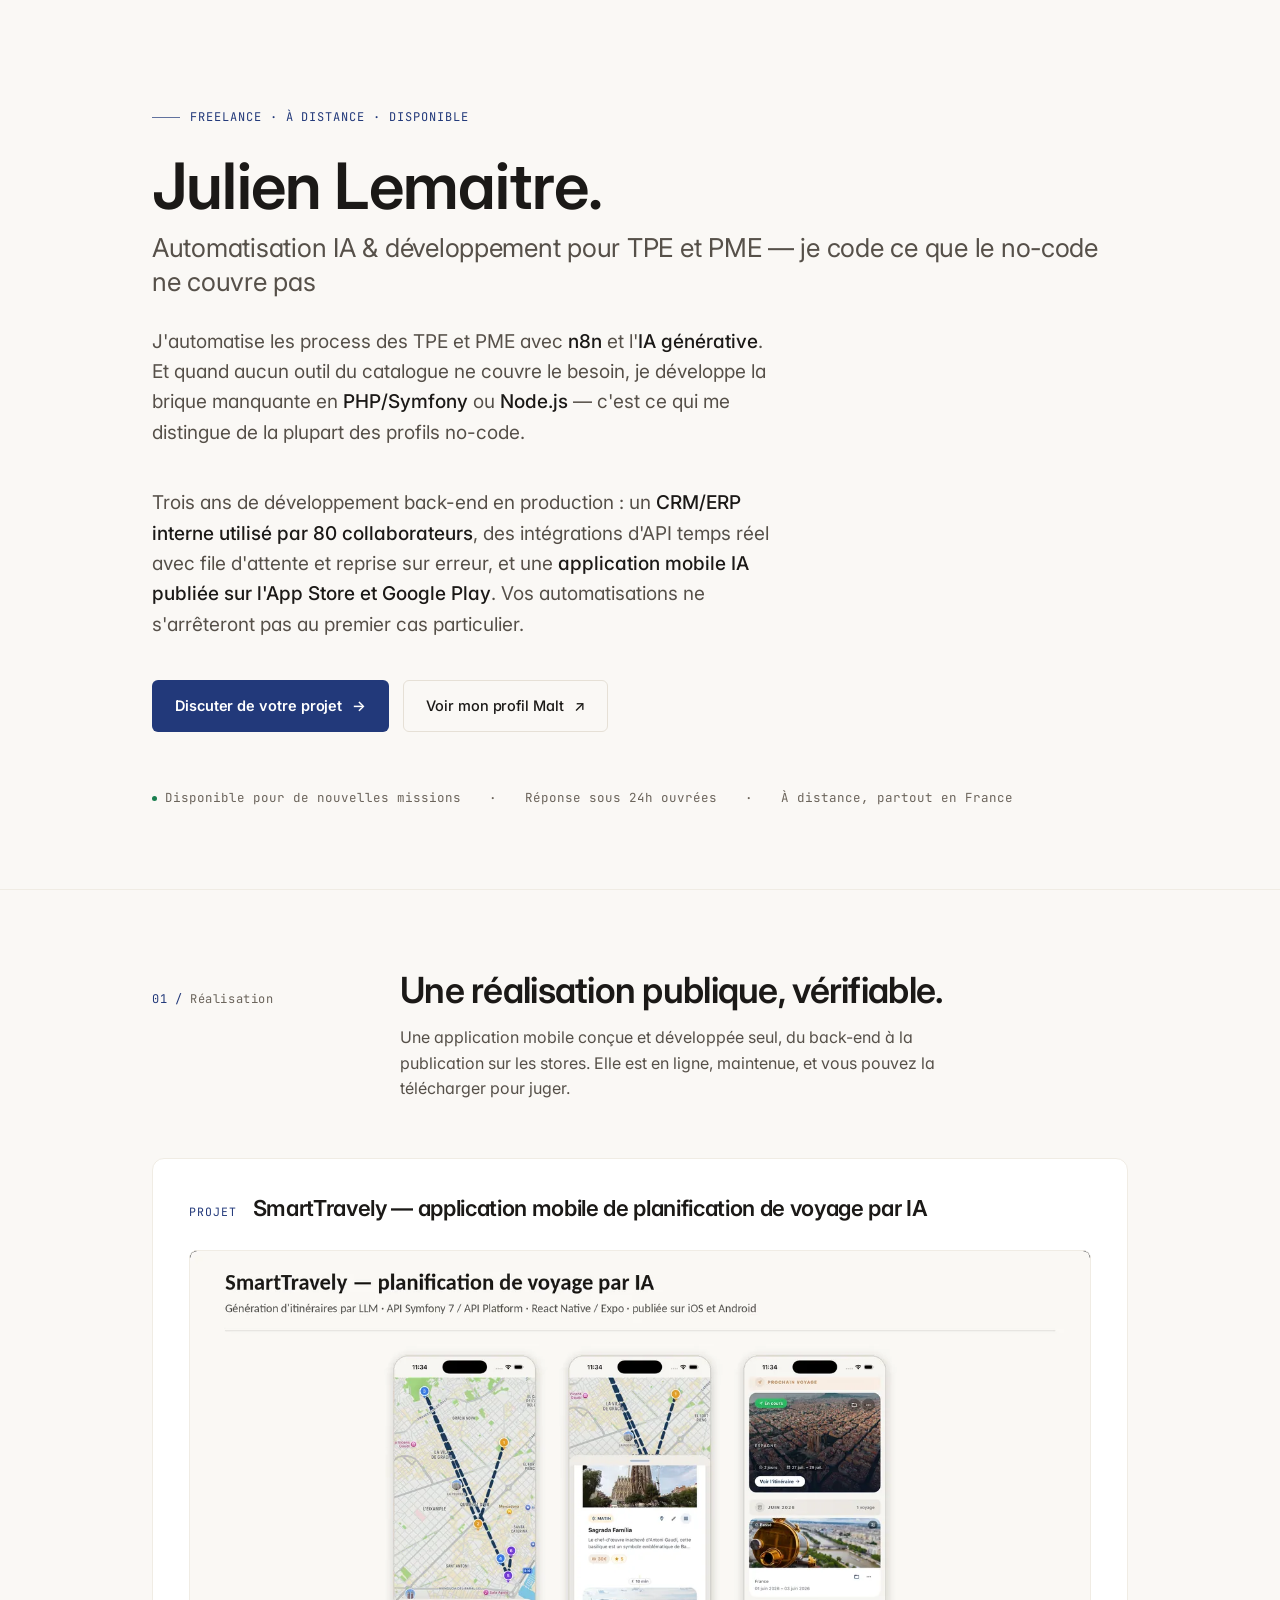
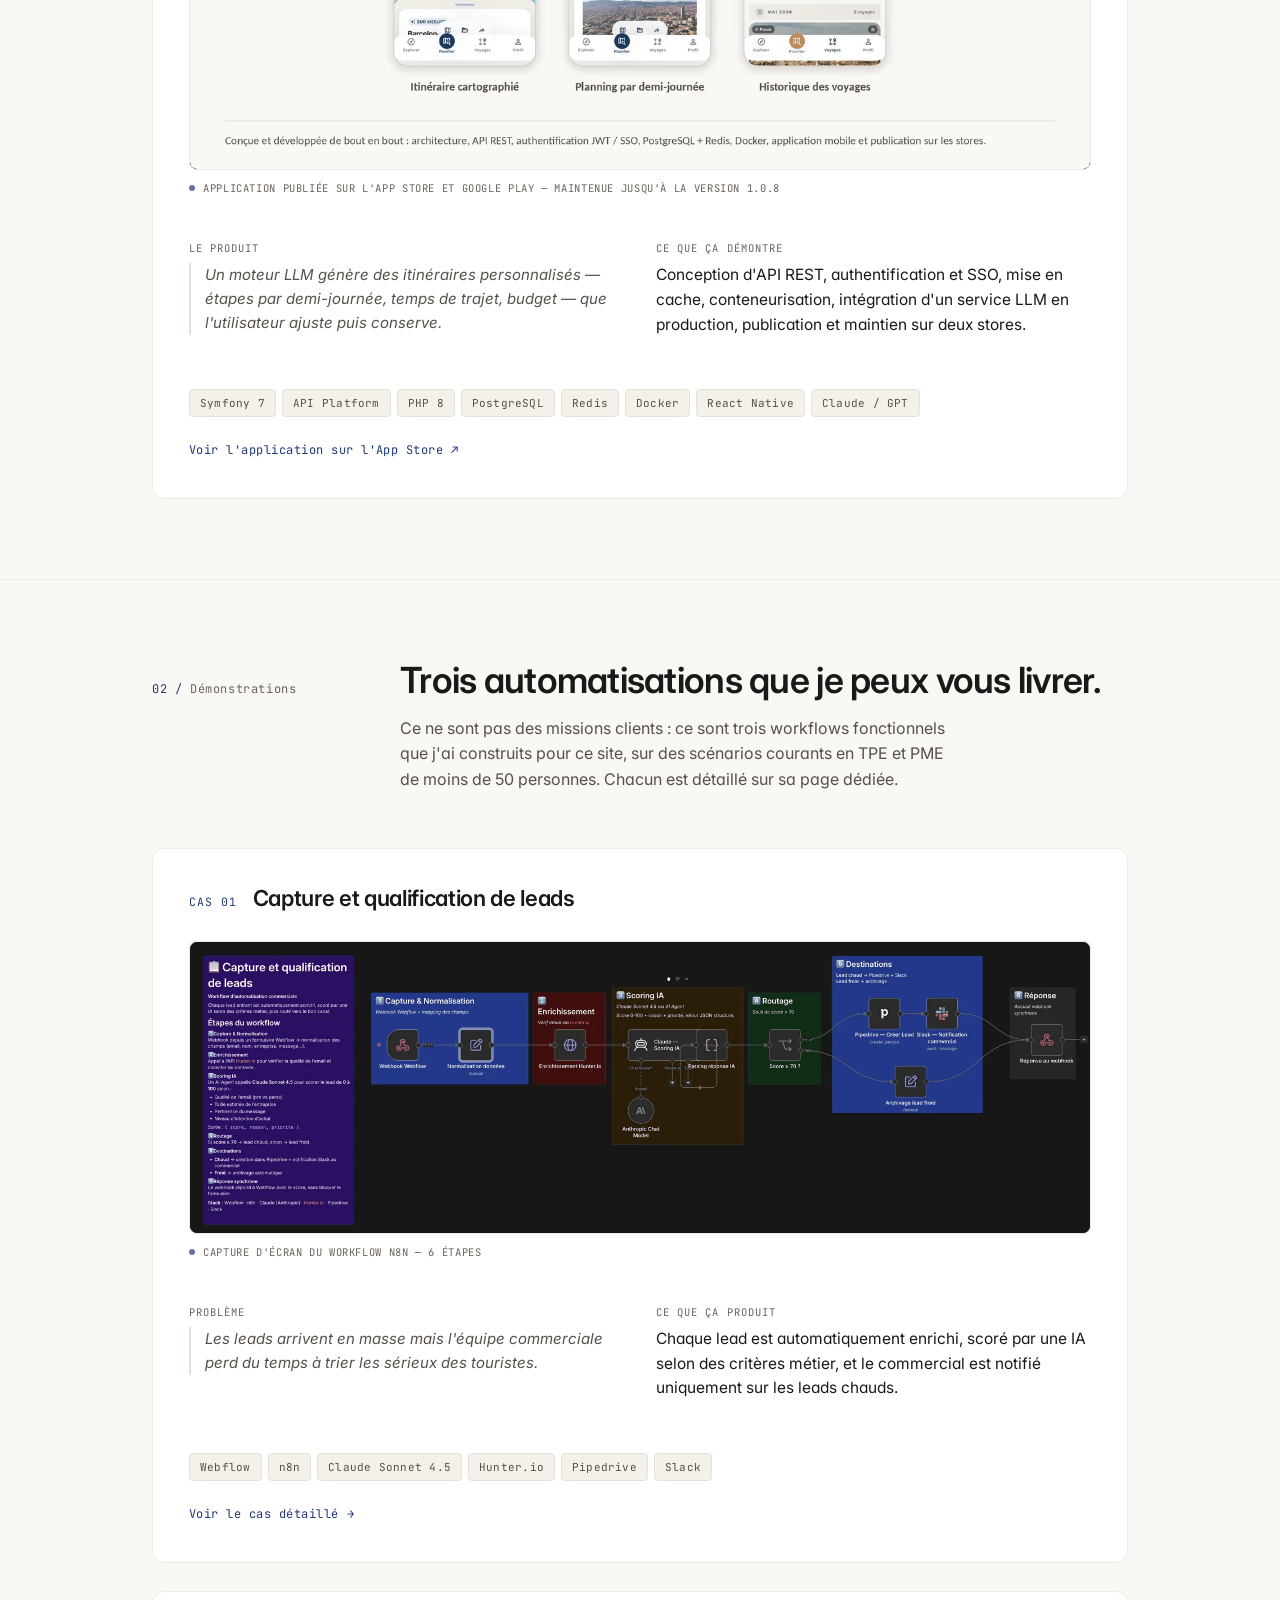
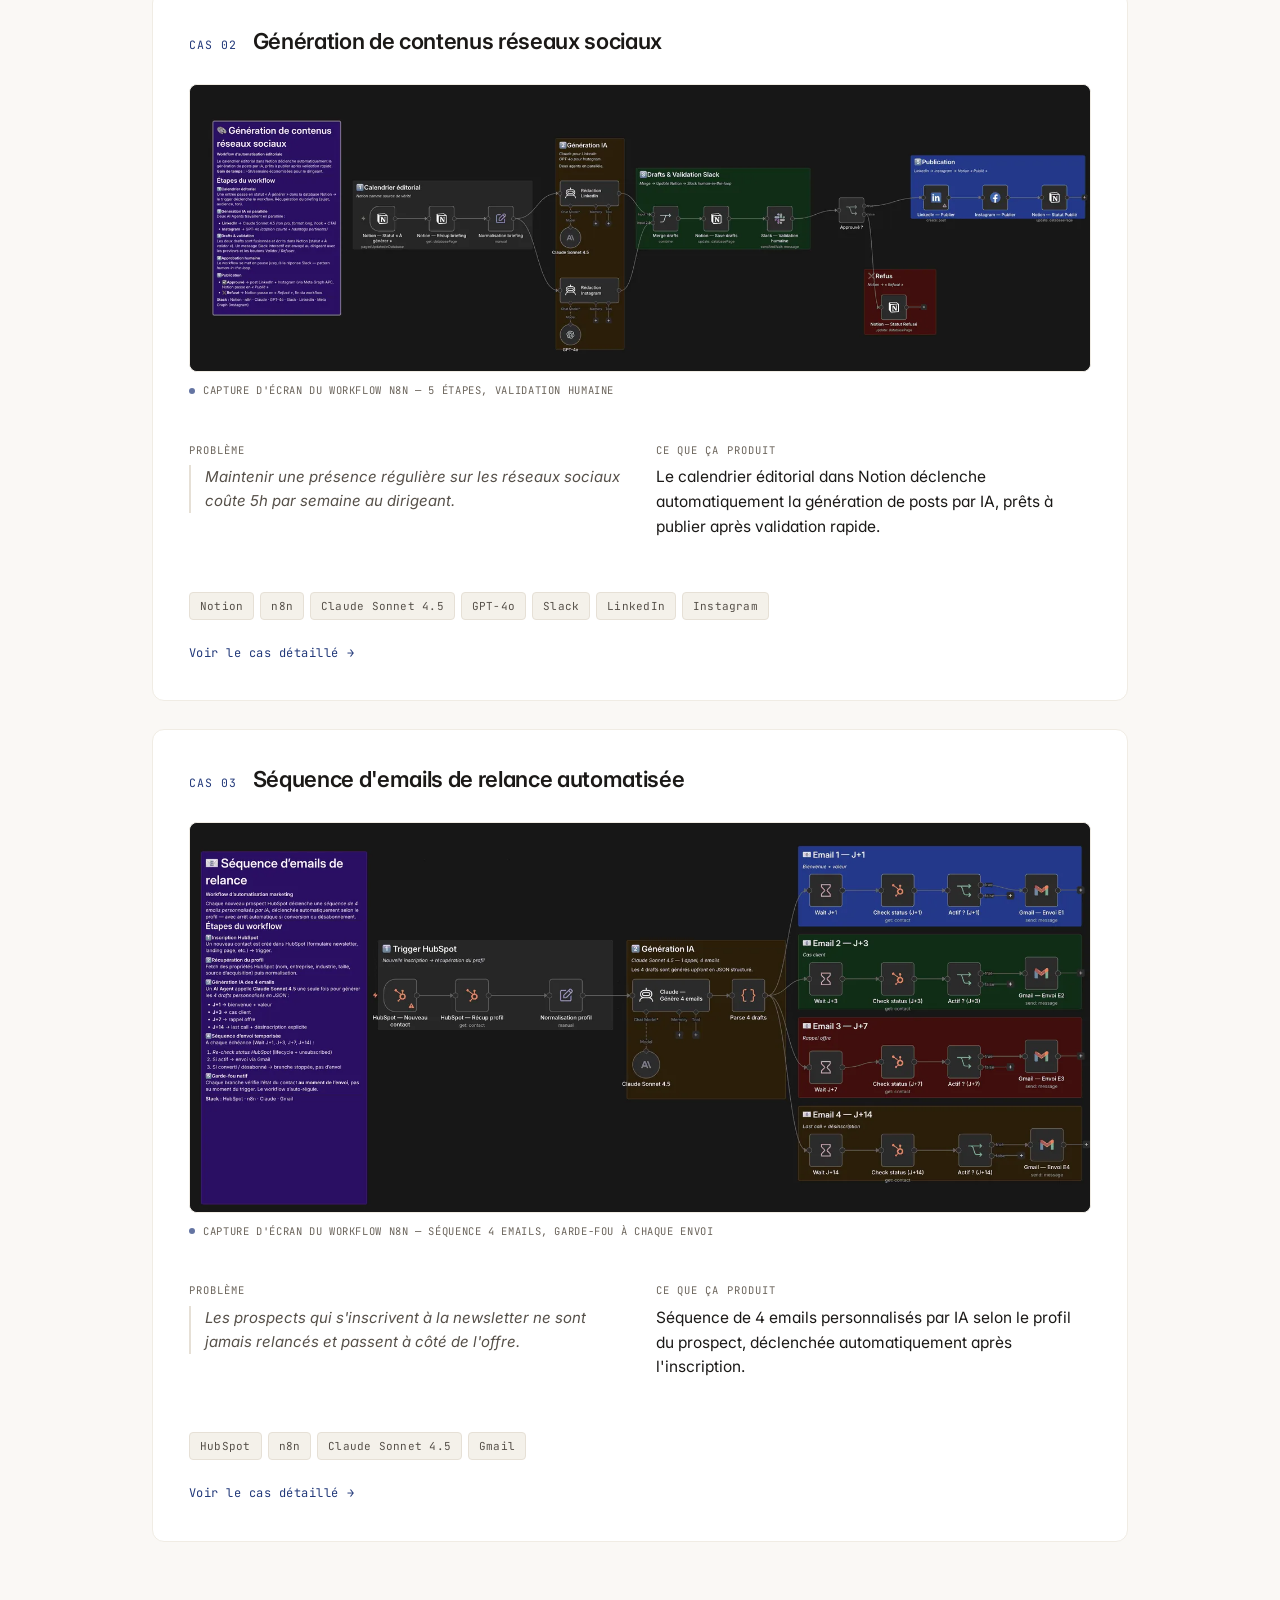
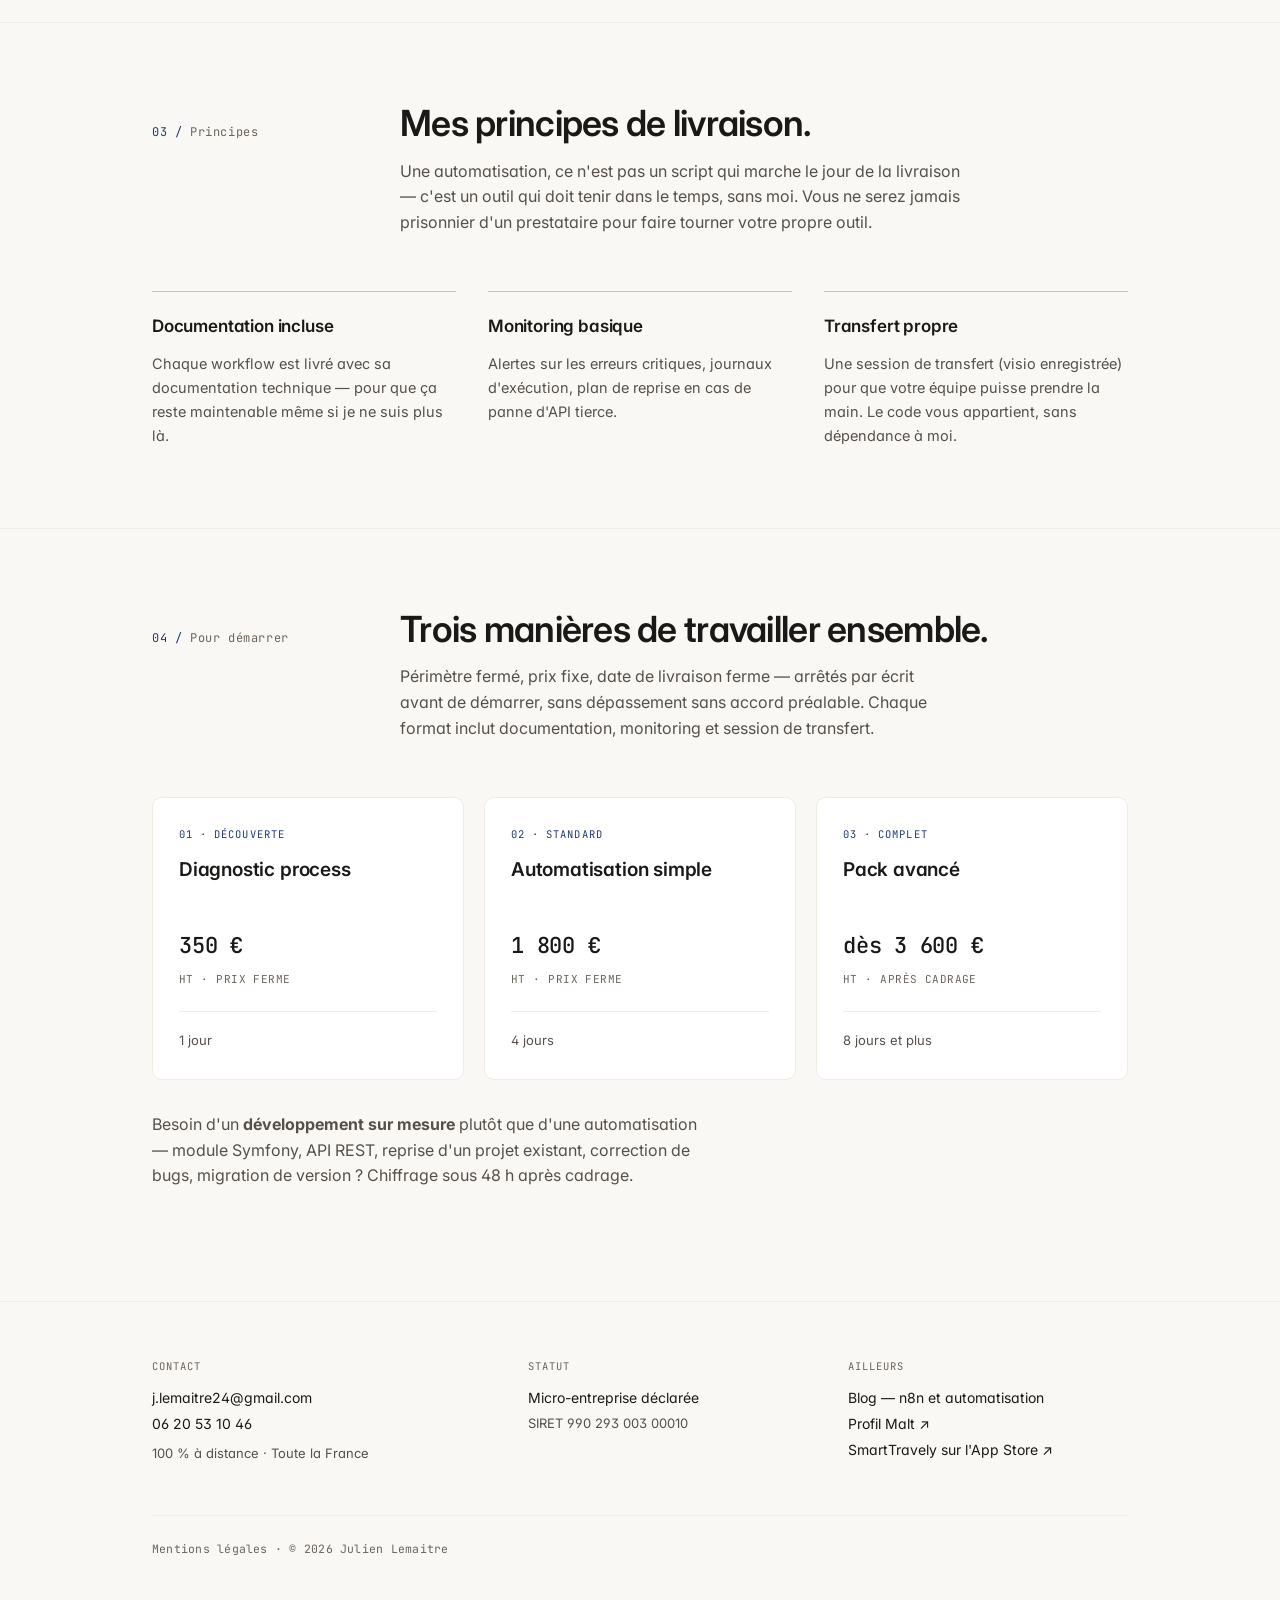
==== index.html @ a7d771c9 "Passe le site en thème clair et repositionne l'offre sur automatisation IA + développement Symfony" ====
<!doctype html>
<html lang="fr-FR">
<head>
<meta charset="utf-8" />
<meta name="viewport" content="width=device-width, initial-scale=1" />

<title>Freelance n8n & automatisation IA — Julien Lemaitre</title>
<meta name="description" content="Freelance n8n et automatisation IA pour TPE et PME. Développeur PHP/Symfony : je code la brique que le no-code ne couvre pas. Diagnostic 1 jour, 350 € HT." />
<meta name="author" content="Julien Lemaitre" />
<meta name="robots" content="index, follow, max-image-preview:large, max-snippet:-1" />
<meta name="theme-color" content="#faf8f5" />

<link rel="canonical" href="https://julienlemaitre.fr/" />
<link rel="alternate" hreflang="fr" href="https://julienlemaitre.fr/" />
<link rel="alternate" hreflang="x-default" href="https://julienlemaitre.fr/" />

<link rel="icon" type="image/svg+xml" href="/favicon.svg" />
<link rel="icon" type="image/png" sizes="32x32" href="/favicon-32.png" />
<link rel="apple-touch-icon" sizes="180x180" href="/apple-touch-icon.png" />
<link rel="manifest" href="/site.webmanifest" />

<meta property="og:type" content="website" />
<meta property="og:locale" content="fr_FR" />
<meta property="og:site_name" content="Julien Lemaitre" />
<meta property="og:title" content="Freelance n8n & automatisation IA — Julien Lemaitre" />
<meta property="og:description" content="J'automatise vos process avec n8n et l'IA générative, et je développe en PHP/Symfony ce que le no-code ne couvre pas. TPE et PME, à distance partout en France." />
<meta property="og:url" content="https://julienlemaitre.fr/" />
<meta property="og:image" content="https://julienlemaitre.fr/assets/og-image.png" />
<meta property="og:image:width" content="1200" />
<meta property="og:image:height" content="630" />
<meta property="og:image:alt" content="Julien Lemaitre — Automatisation IA & développement PHP/Symfony, freelance à distance" />

<meta name="twitter:card" content="summary_large_image" />
<meta name="twitter:title" content="Freelance n8n & automatisation IA — Julien Lemaitre" />
<meta name="twitter:description" content="J'automatise vos process avec n8n et l'IA générative, et je développe en PHP/Symfony ce que le no-code ne couvre pas. TPE et PME, à distance partout en France." />
<meta name="twitter:image" content="https://julienlemaitre.fr/assets/og-image.png" />

<link rel="preconnect" href="https://fonts.googleapis.com" />
<link rel="preconnect" href="https://fonts.gstatic.com" crossorigin />
<link href="https://fonts.googleapis.com/css2?family=Inter:wght@300;400;500;600;700&family=JetBrains+Mono:wght@400;500&display=swap" rel="stylesheet" />

<script type="application/ld+json">
{
  "@context": "https://schema.org",
  "@graph": [
    {
      "@type": "Person",
      "@id": "https://julienlemaitre.fr/#person",
      "name": "Julien Lemaitre",
      "givenName": "Julien",
      "familyName": "Lemaitre",
      "jobTitle": "Développeur back-end & automatisation IA",
      "description": "Freelance en automatisation de process avec n8n et IA générative pour TPE et PME, et développeur back-end PHP/Symfony. Trois ans de développement en production : CRM/ERP interne pour 80 utilisateurs, intégrations d'API temps réel, application mobile IA publiée. Intervention à distance partout en France.",
      "alumniOf": {"@type": "EducationalOrganization", "name": "M2i Formation"},
      "url": "https://julienlemaitre.fr/",
      "telephone": "+33620531046",
      "email": "j.lemaitre24@gmail.com",
      "address": {
        "@type": "PostalAddress",
        "addressLocality": "Lyon",
        "addressRegion": "Auvergne-Rhône-Alpes",
        "postalCode": "69000",
        "addressCountry": "FR"
      },
      "knowsAbout": [
        "n8n",
        "Workflow automation",
        "Automatisation IA",
        "IA générative",
        "Claude (Anthropic)",
        "GPT-4o (OpenAI)",
        "Agents IA",
        "PHP",
        "Symfony",
        "API Platform",
        "API REST",
        "Webhook",
        "Node.js",
        "JavaScript",
        "React Native",
        "MySQL",
        "PostgreSQL",
        "Redis",
        "Docker",
        "Google Cloud Pub/Sub",
        "Intégration de systèmes",
        "Make",
        "Zapier",
        "HubSpot",
        "Notion",
        "Slack",
        "RGPD",
        "TPE PME"
      ],
      "sameAs": [
        "https://malt.fr/profile/julienlemaitre",
        "https://apps.apple.com/fr/app/smart-travely-voyage-ia/id6758266749"
      ]
    },
    {
      "@type": "ProfessionalService",
      "@id": "https://julienlemaitre.fr/#business",
      "name": "Julien Lemaitre — Automatisation IA & développement",
      "image": "https://julienlemaitre.fr/assets/og-image.png",
      "description": "Services freelance d'automatisation de process avec n8n et IA générative, et de développement back-end PHP/Symfony, pour TPE et PME.",
      "url": "https://julienlemaitre.fr/",
      "telephone": "+33620531046",
      "email": "j.lemaitre24@gmail.com",
      "priceRange": "350€ - 3600€",
      "founder": {"@id": "https://julienlemaitre.fr/#person"},
      "address": {
        "@type": "PostalAddress",
        "addressLocality": "Lyon",
        "addressRegion": "Auvergne-Rhône-Alpes",
        "postalCode": "69000",
        "addressCountry": "FR"
      },
      "geo": {
        "@type": "GeoCoordinates",
        "latitude": 45.764043,
        "longitude": 4.835659
      },
      "areaServed": {"@type": "Country", "name": "France"},
      "serviceType": "Automatisation de process, intégration d'API et développement back-end PHP/Symfony",
      "hasOfferCatalog": {
        "@type": "OfferCatalog",
        "name": "Prestations d'automatisation et de développement",
        "itemListElement": [
          {
            "@type": "Offer",
            "name": "Diagnostic process",
            "description": "Audit des process actuels, identification des automatisations à fort impact, chiffrage et priorisation. Livrable : un document d'arbitrage exploitable même sans suite. 1 jour.",
            "price": "350",
            "priceCurrency": "EUR",
            "availability": "https://schema.org/InStock"
          },
          {
            "@type": "Offer",
            "name": "Automatisation simple",
            "description": "Mise en place d'un workflow n8n avec documentation, monitoring et session de transfert. 4 jours.",
            "price": "1800",
            "priceCurrency": "EUR",
            "availability": "https://schema.org/InStock"
          },
          {
            "@type": "Offer",
            "name": "Pack avancé",
            "description": "Automatisation multi-systèmes avec agents IA, développement des connecteurs manquants en PHP ou Node.js, supervision et formation de l'équipe. À partir de 8 jours, prix arrêté après cadrage.",
            "price": "3600",
            "priceCurrency": "EUR",
            "availability": "https://schema.org/InStock"
          },
          {
            "@type": "Offer",
            "name": "Développement sur mesure",
            "description": "Module Symfony, API REST, reprise de projet existant, correction de bugs ou migration de version. Chiffrage sous 48 h après cadrage.",
            "priceCurrency": "EUR",
            "availability": "https://schema.org/InStock"
          }
        ]
      }
    },
    {
      "@type": "WebSite",
      "@id": "https://julienlemaitre.fr/#website",
      "url": "https://julienlemaitre.fr/",
      "name": "Julien Lemaitre — Freelance n8n & Automatisation IA",
      "inLanguage": "fr-FR",
      "publisher": {"@id": "https://julienlemaitre.fr/#person"}
    }
  ]
}
</script>

<style>
  :root {
    --bg:          #faf8f5;
    --bg-elev:     #f4f1ea;
    --bg-card:     #ffffff;
    --border:      #e6e0d6;
    --border-soft: #f0ece4;
    --fg:          #1b1917;
    --fg-muted:    #565049;
    --fg-dim:      #6b645b;
    --accent:      #22397a;
    --accent-soft: #e4e9f5;
    --accent-line: #b8c4e2;
    /* fond des cadres de captures : reste sombre, les canvas n8n sont sombres */
    --shot-bg:     #10141b;

    --mono: "JetBrains Mono", ui-monospace, SFMono-Regular, Menlo, monospace;
    --sans: "Inter", ui-sans-serif, system-ui, -apple-system, "Segoe UI", Roboto, sans-serif;

    --container: 1040px;
  }

  * { box-sizing: border-box; }
  html, body { margin: 0; padding: 0; }
  html { -webkit-text-size-adjust: 100%; scroll-behavior: smooth; }
  body {
    background: var(--bg);
    color: var(--fg);
    font-family: var(--sans);
    font-size: 16px;
    line-height: 1.65;
    font-feature-settings: "ss01", "cv11";
    -webkit-font-smoothing: antialiased;
    -moz-osx-font-smoothing: grayscale;
  }
  a { color: inherit; }
  ::selection { background: var(--accent-soft); color: var(--fg); }

  .container {
    max-width: var(--container);
    margin: 0 auto;
    padding: 0 32px;
  }

  .disclosure {
    border-bottom: 1px solid var(--border-soft);
    background: var(--bg-elev);
    font-family: var(--mono);
    font-size: 11.5px;
    color: var(--fg-dim);
    letter-spacing: 0.02em;
  }
  .disclosure .container {
    display: flex;
    align-items: center;
    gap: 10px;
    padding-top: 10px;
    padding-bottom: 10px;
  }
  .disclosure .dot {
    width: 6px; height: 6px; border-radius: 50%;
    background: var(--accent); opacity: 0.85; flex-shrink: 0;
  }

  header.hero {
    padding: 96px 0 80px;
  }
  .eyebrow {
    font-family: var(--mono);
    font-size: 12px;
    letter-spacing: 0.08em;
    color: var(--accent);
    text-transform: uppercase;
    margin-bottom: 24px;
    display: inline-flex;
    align-items: center;
    gap: 10px;
  }
  .eyebrow::before {
    content: "";
    display: inline-block;
    width: 28px; height: 1px;
    background: var(--accent);
    opacity: 0.7;
  }
  h1.name {
    margin: 0 0 28px;
    line-height: 1.05;
    letter-spacing: -0.025em;
    color: var(--fg);
  }
  h1.name .name-main {
    display: block;
    font-size: clamp(40px, 6vw, 64px);
    font-weight: 600;
    margin-bottom: 12px;
  }
  h1.name .name-sub {
    display: block;
    font-size: clamp(20px, 2.4vw, 26px);
    line-height: 1.3;
    font-weight: 400;
    color: var(--fg-muted);
    letter-spacing: -0.01em;
  }
  .lede {
    font-size: clamp(17px, 1.6vw, 19px);
    color: var(--fg-muted);
    max-width: 620px;
    line-height: 1.6;
    margin: 0 0 40px;
  }
  .lede strong {
    color: var(--fg);
    font-weight: 500;
  }

  .actions {
    display: flex;
    gap: 14px;
    flex-wrap: wrap;
    align-items: center;
  }
  .btn {
    display: inline-flex;
    align-items: center;
    gap: 10px;
    padding: 13px 22px;
    font-size: 14.5px;
    font-weight: 500;
    text-decoration: none;
    border-radius: 6px;
    border: 1px solid transparent;
    transition: background 0.15s ease, border-color 0.15s ease, transform 0.1s ease;
    letter-spacing: -0.005em;
  }
  .btn-primary {
    background: var(--accent);
    color: #ffffff;
    font-weight: 600;
  }
  .btn-primary:hover { background: #2e4a99; }
  .btn-ghost {
    color: var(--fg);
    border-color: var(--border);
    background: transparent;
  }
  .btn-ghost:hover {
    border-color: var(--accent-line);
    background: var(--accent-soft);
  }
  .btn .arrow { transition: transform 0.15s ease; }
  .btn:hover .arrow { transform: translateX(2px); }

  .hero-meta {
    margin-top: 56px;
    display: flex;
    gap: 28px;
    flex-wrap: wrap;
    font-family: var(--mono);
    font-size: 12.5px;
    color: var(--fg-dim);
  }
  .hero-meta span { display: inline-flex; gap: 8px; align-items: center; }
  .hero-meta .marker {
    width: 5px; height: 5px; border-radius: 50%;
    background: #1a7f4f;
  }

  section {
    padding: 80px 0;
    border-top: 1px solid var(--border-soft);
  }
  .section-head {
    display: grid;
    grid-template-columns: 200px 1fr;
    gap: 48px;
    margin-bottom: 56px;
    align-items: start;
  }
  .section-num {
    font-family: var(--mono);
    font-size: 12px;
    color: var(--fg-dim);
    letter-spacing: 0.05em;
    padding-top: 8px;
  }
  .section-num .accent { color: var(--accent); }
  .section-title {
    font-size: clamp(28px, 3.4vw, 36px);
    font-weight: 600;
    letter-spacing: -0.02em;
    line-height: 1.15;
    margin: 0 0 14px;
    color: var(--fg);
  }
  .section-sub {
    font-size: 16px;
    color: var(--fg-muted);
    max-width: 560px;
    margin: 0;
    line-height: 1.6;
  }

  @media (max-width: 720px) {
    .section-head {
      grid-template-columns: 1fr;
      gap: 12px;
      margin-bottom: 36px;
    }
  }

  .cases { display: flex; flex-direction: column; gap: 28px; }
  .case {
    background: var(--bg-card);
    border: 1px solid var(--border-soft);
    border-radius: 12px;
    padding: 36px;
    transition: border-color 0.2s ease;
  }
  .case:hover { border-color: var(--border); }
  .case-head {
    display: flex;
    align-items: baseline;
    gap: 16px;
    margin-bottom: 28px;
    flex-wrap: wrap;
  }
  .case-id {
    font-family: var(--mono);
    font-size: 11.5px;
    color: var(--accent);
    letter-spacing: 0.08em;
  }
  .case-title {
    font-size: 22px;
    font-weight: 600;
    letter-spacing: -0.015em;
    color: var(--fg);
    margin: 0;
    line-height: 1.25;
  }
  .case-title a {
    text-decoration: none;
    color: inherit;
    border-bottom: 1px solid transparent;
    transition: border-color 0.15s ease, color 0.15s ease;
  }
  .case-title a:hover {
    color: var(--accent);
    border-bottom-color: var(--accent);
  }

  .case-body {
    display: grid;
    grid-template-columns: 1fr 1fr;
    gap: 40px;
    align-items: start;
  }
  @media (max-width: 820px) {
    .case-body { grid-template-columns: 1fr; gap: 28px; }
    .case { padding: 28px 22px; }
  }
  .case-body.stacked { grid-template-columns: 1fr; gap: 32px; }

  .diagram-wrap {
    background: var(--bg-elev);
    border: 1px solid var(--border-soft);
    border-radius: 8px;
    padding: 20px 16px;
    overflow-x: auto;
  }
  .diagram-wrap.shot { padding: 0; background: var(--shot-bg); }
  .diagram-wrap.shot img {
    display: block;
    width: 100%;
    height: auto;
    border-radius: 7px;
  }
  .diagram-caption {
    font-family: var(--mono);
    font-size: 10.5px;
    color: var(--fg-dim);
    letter-spacing: 0.06em;
    text-transform: uppercase;
    margin-top: 10px;
    display: flex;
    align-items: center;
    gap: 8px;
  }
  .diagram-caption::before {
    content: "";
    width: 6px; height: 6px; border-radius: 50%;
    background: var(--accent); opacity: 0.7;
  }

  .case-text .label {
    font-family: var(--mono);
    font-size: 10.5px;
    letter-spacing: 0.1em;
    text-transform: uppercase;
    color: var(--fg-dim);
    margin-bottom: 6px;
    display: block;
  }
  .case-text .problem {
    color: var(--fg-muted);
    font-size: 15px;
    margin: 0 0 22px;
    line-height: 1.6;
    font-style: italic;
    padding-left: 14px;
    border-left: 2px solid var(--border);
  }
  .case-text .result {
    color: var(--fg);
    font-size: 15.5px;
    margin: 0 0 28px;
    line-height: 1.6;
  }
  .case-tools {
    display: flex;
    flex-wrap: wrap;
    gap: 6px;
  }
  .tool-chip {
    font-family: var(--mono);
    font-size: 11px;
    letter-spacing: 0.02em;
    padding: 4px 10px;
    border: 1px solid var(--border);
    border-radius: 4px;
    color: var(--fg-muted);
    background: var(--bg-elev);
  }
  .case-link {
    margin-top: 24px;
    display: inline-flex;
    align-items: center;
    gap: 8px;
    font-family: var(--mono);
    font-size: 12px;
    letter-spacing: 0.04em;
    color: var(--accent);
    text-decoration: none;
    border-bottom: 1px solid transparent;
    transition: border-color 0.15s ease;
  }
  .case-link:hover { border-bottom-color: var(--accent); }
  .case-link .arrow { transition: transform 0.15s ease; }
  .case-link:hover .arrow { transform: translateX(3px); }

  .principles {
    display: grid;
    grid-template-columns: repeat(3, 1fr);
    gap: 32px;
  }
  @media (max-width: 820px) { .principles { grid-template-columns: 1fr; gap: 28px; } }
  .principle {
    padding-top: 20px;
    border-top: 1px solid var(--accent-line);
  }
  .principle h3 {
    font-size: 17px;
    font-weight: 600;
    color: var(--fg);
    margin: 0 0 12px;
    letter-spacing: -0.01em;
  }
  .principle p {
    color: var(--fg-muted);
    font-size: 14.5px;
    margin: 0;
    line-height: 1.65;
  }

  .packages {
    display: grid;
    grid-template-columns: repeat(3, 1fr);
    gap: 20px;
  }
  @media (max-width: 820px) { .packages { grid-template-columns: 1fr; } }
  .pkg {
    background: var(--bg-card);
    border: 1px solid var(--border-soft);
    border-radius: 10px;
    padding: 28px 26px;
    display: flex;
    flex-direction: column;
    transition: border-color 0.2s ease, background 0.2s ease;
  }
  .pkg:hover { border-color: var(--accent-line); }
  .pkg .pkg-label {
    font-family: var(--mono);
    font-size: 10.5px;
    letter-spacing: 0.1em;
    text-transform: uppercase;
    color: var(--accent);
    margin-bottom: 14px;
  }
  .pkg h3 {
    font-size: 19px;
    font-weight: 600;
    color: var(--fg);
    margin: 0 0 24px;
    letter-spacing: -0.01em;
    line-height: 1.3;
  }
  .pkg .price {
    font-family: var(--mono);
    font-size: 22px;
    color: var(--fg);
    font-weight: 500;
    letter-spacing: -0.01em;
  }
  .pkg .price small {
    display: block;
    font-size: 11px;
    color: var(--fg-dim);
    font-weight: 400;
    letter-spacing: 0.04em;
    margin-top: 6px;
    text-transform: uppercase;
  }
  .pkg .duration {
    font-size: 13px;
    color: var(--fg-muted);
    margin-top: auto;
    padding-top: 18px;
    border-top: 1px solid var(--border-soft);
    margin-bottom: 0;
  }

  footer {
    border-top: 1px solid var(--border-soft);
    padding: 56px 0 72px;
    margin-top: 32px;
  }
  .foot-grid {
    display: grid;
    grid-template-columns: 1.2fr 1fr 1fr;
    gap: 40px;
    align-items: start;
  }
  @media (max-width: 720px) { .foot-grid { grid-template-columns: 1fr; gap: 28px; } }
  .foot-col .label {
    font-family: var(--mono);
    font-size: 10.5px;
    letter-spacing: 0.1em;
    text-transform: uppercase;
    color: var(--fg-dim);
    margin-bottom: 12px;
    display: block;
  }
  .foot-col a {
    color: var(--fg);
    text-decoration: none;
    border-bottom: 1px solid transparent;
    transition: border-color 0.15s ease, color 0.15s ease;
  }
  .foot-col a:hover {
    color: var(--accent);
    border-bottom-color: var(--accent);
  }
  .foot-col p {
    margin: 0 0 4px;
    font-size: 14px;
    color: var(--fg);
    line-height: 1.55;
  }
  .foot-col p.sub {
    color: var(--fg-muted);
    font-size: 13px;
  }
  .legal {
    margin-top: 48px;
    padding-top: 24px;
    border-top: 1px solid var(--border-soft);
    display: flex;
    justify-content: space-between;
    flex-wrap: wrap;
    gap: 12px;
    font-family: var(--mono);
    font-size: 11.5px;
    color: var(--fg-dim);
    letter-spacing: 0.02em;
  }
  .legal a {
    color: var(--fg-dim);
    text-decoration: none;
    border-bottom: 1px solid transparent;
    transition: color 0.15s ease, border-color 0.15s ease;
  }
  .legal a:hover {
    color: var(--accent);
    border-bottom-color: var(--accent);
  }

  .visually-hidden {
    position: absolute !important;
    width: 1px; height: 1px;
    padding: 0; margin: -1px;
    overflow: hidden; clip: rect(0,0,0,0);
    white-space: nowrap; border: 0;
  }

  @media print {
    :root { --bg: #ffffff; --fg: #0a0a0a; --fg-muted: #444; --fg-dim: #666; --border: #ddd; --border-soft: #eee; --bg-card: #fafafa; --accent: #1a2c5b; --accent-line: #c5cee0; --accent-soft: #e8edf8; }
    body { background: #fff; color: #0a0a0a; }
    .case, .pkg, .diagram-wrap { break-inside: avoid; }
    section { padding: 40px 0; }
    header.hero { padding: 48px 0 40px; }
    .btn-primary { background: #1a2c5b; color: #fff; }
  }
</style>
<script defer src="https://cloud.umami.is/script.js" data-website-id="cdc237ee-e042-418c-96bf-7b74067eba70"></script>
</head>
<body>

<header class="hero">
  <div class="container">
    <p class="eyebrow">Freelance · À distance · Disponible</p>
    <h1 class="name">
      <span class="name-main">Julien Lemaitre.</span>
      <span class="name-sub">Automatisation IA &amp; développement pour TPE et PME — je code ce que le no-code ne couvre pas</span>
    </h1>
    <p class="lede">
      J'automatise les process des TPE et PME avec <strong>n8n</strong> et l'<strong>IA générative</strong>.
      Et quand aucun outil du catalogue ne couvre le besoin, je développe la brique manquante
      en <strong>PHP/Symfony</strong> ou <strong>Node.js</strong> — c'est ce qui me distingue
      de la plupart des profils no-code.
    </p>
    <p class="lede">
      Trois ans de développement back-end en production : un <strong>CRM/ERP interne utilisé par
      80 collaborateurs</strong>, des intégrations d'API temps réel avec file d'attente et reprise
      sur erreur, et une <strong>application mobile IA publiée sur l'App Store et Google Play</strong>.
      Vos automatisations ne s'arrêteront pas au premier cas particulier.
    </p>
    <div class="actions">
      <a class="btn btn-primary" data-umami-event="contact-cta" href="mailto:j.lemaitre24@gmail.com?subject=Projet%20d'automatisation%20ou%20de%20d%C3%A9veloppement">
        Discuter de votre projet
        <span class="arrow" aria-hidden="true">→</span>
      </a>
      <a class="btn btn-ghost" data-umami-event="malt-hero" href="https://malt.fr/profile/julienlemaitre" target="_blank" rel="noopener">
        Voir mon profil Malt
        <span class="arrow" aria-hidden="true">↗</span>
      </a>
    </div>
    <div class="hero-meta">
      <span><span class="marker" aria-hidden="true"></span>Disponible pour de nouvelles missions</span>
      <span aria-hidden="true">·</span>
      <span>Réponse sous 24h ouvrées</span>
      <span aria-hidden="true">·</span>
      <span>À distance, partout en France</span>
    </div>
  </div>
</header>

<section id="realisation" aria-labelledby="realisation-title">
  <div class="container">
    <div class="section-head">
      <p class="section-num"><span class="accent">01 /</span> Réalisation</p>
      <div>
        <h2 class="section-title" id="realisation-title">Une réalisation publique, vérifiable.</h2>
        <p class="section-sub">
          Une application mobile conçue et développée seul, du back-end à la publication
          sur les stores. Elle est en ligne, maintenue, et vous pouvez la télécharger pour juger.
        </p>
      </div>
    </div>

    <div class="cases">
      <article class="case">
        <div class="case-head">
          <span class="case-id">PROJET</span>
          <h3 class="case-title">SmartTravely — application mobile de planification de voyage par IA</h3>
        </div>
        <div class="case-body stacked">
          <div>
            <div class="diagram-wrap shot">
              <picture><source srcset="/assets/smarttravely.webp" type="image/webp" /><img src="/assets/smarttravely.png"
                   alt="Trois écrans de l'application SmartTravely : itinéraire cartographié avec étapes numérotées, planning par demi-journée avec photos et temps de trajet, historique des voyages"
                   loading="lazy"
                   width="1400" height="805" /></picture>
            </div>
            <p class="diagram-caption">Application publiée sur l'App Store et Google Play — maintenue jusqu'à la version 1.0.8</p>
          </div>
          <div class="case-text">
            <div style="display:grid;grid-template-columns:1fr 1fr;gap:32px;align-items:start">
              <div>
                <span class="label">Le produit</span>
                <p class="problem">Un moteur LLM génère des itinéraires personnalisés — étapes par demi-journée, temps de trajet, budget — que l'utilisateur ajuste puis conserve.</p>
              </div>
              <div>
                <span class="label">Ce que ça démontre</span>
                <p class="result">Conception d'API REST, authentification et SSO, mise en cache, conteneurisation, intégration d'un service LLM en production, publication et maintien sur deux stores.</p>
              </div>
            </div>
            <div class="case-tools" style="margin-top:24px">
              <span class="tool-chip">Symfony 7</span>
              <span class="tool-chip">API Platform</span>
              <span class="tool-chip">PHP 8</span>
              <span class="tool-chip">PostgreSQL</span>
              <span class="tool-chip">Redis</span>
              <span class="tool-chip">Docker</span>
              <span class="tool-chip">React Native</span>
              <span class="tool-chip">Claude / GPT</span>
            </div>
            <a class="case-link" data-umami-event="appstore-click" href="https://apps.apple.com/fr/app/smart-travely-voyage-ia/id6758266749" target="_blank" rel="noopener">
              Voir l'application sur l'App Store <span class="arrow" aria-hidden="true">↗</span>
            </a>
          </div>
        </div>
      </article>
    </div>
  </div>
</section>

<section id="cas" aria-labelledby="cas-title">
  <div class="container">
    <div class="section-head">
      <p class="section-num"><span class="accent">02 /</span> Démonstrations</p>
      <div>
        <h2 class="section-title" id="cas-title">Trois automatisations que je peux vous livrer.</h2>
        <p class="section-sub">
          Ce ne sont pas des missions clients : ce sont trois workflows fonctionnels que j'ai
          construits pour ce site, sur des scénarios courants en TPE et PME de moins de 50 personnes.
          Chacun est détaillé sur sa page dédiée.
        </p>
      </div>
    </div>

    <div class="cases">

      <article class="case">
        <div class="case-head">
          <span class="case-id">CAS 01</span>
          <h3 class="case-title"><a data-umami-event="case-title-click" href="/cas/qualification-leads-n8n">Capture et qualification de leads</a></h3>
        </div>
        <div class="case-body stacked">
          <div>
            <div class="diagram-wrap shot">
              <picture><source srcset="/assets/workflow-1-leads.webp" type="image/webp" /><img src="/assets/workflow-1-leads.png"
                   alt="Workflow n8n de capture et qualification de leads : formulaire Webflow, enrichissement Hunter.io, scoring IA Claude, routage Pipedrive et Slack"
                   loading="lazy"
                   width="1200" height="600" /></picture>
            </div>
            <p class="diagram-caption">Capture d'écran du workflow n8n — 6 étapes</p>
          </div>
          <div class="case-text">
            <div style="display:grid;grid-template-columns:1fr 1fr;gap:32px;align-items:start">
              <div>
                <span class="label">Problème</span>
                <p class="problem">Les leads arrivent en masse mais l'équipe commerciale perd du temps à trier les sérieux des touristes.</p>
              </div>
              <div>
                <span class="label">Ce que ça produit</span>
                <p class="result">Chaque lead est automatiquement enrichi, scoré par une IA selon des critères métier, et le commercial est notifié uniquement sur les leads chauds.</p>
              </div>
            </div>
            <div class="case-tools" style="margin-top:24px">
              <span class="tool-chip">Webflow</span>
              <span class="tool-chip">n8n</span>
              <span class="tool-chip">Claude Sonnet 4.5</span>
              <span class="tool-chip">Hunter.io</span>
              <span class="tool-chip">Pipedrive</span>
              <span class="tool-chip">Slack</span>
            </div>
            <a class="case-link" data-umami-event="case-link-click" href="/cas/qualification-leads-n8n">
              Voir le cas détaillé <span class="arrow" aria-hidden="true">→</span>
            </a>
          </div>
        </div>
      </article>

      <article class="case">
        <div class="case-head">
          <span class="case-id">CAS 02</span>
          <h3 class="case-title"><a data-umami-event="case-title-click" href="/cas/generation-contenus-reseaux-sociaux">Génération de contenus réseaux sociaux</a></h3>
        </div>
        <div class="case-body stacked">
          <div>
            <div class="diagram-wrap shot">
              <picture><source srcset="/assets/workflow-2-contenus.webp" type="image/webp" /><img src="/assets/workflow-2-contenus.png"
                   alt="Workflow n8n de génération de contenus : calendrier éditorial Notion, IA Claude et GPT-4o pour LinkedIn et Instagram, validation Slack avant publication"
                   loading="lazy"
                   width="1200" height="600" /></picture>
            </div>
            <p class="diagram-caption">Capture d'écran du workflow n8n — 5 étapes, validation humaine</p>
          </div>
          <div class="case-text">
            <div style="display:grid;grid-template-columns:1fr 1fr;gap:32px;align-items:start">
              <div>
                <span class="label">Problème</span>
                <p class="problem">Maintenir une présence régulière sur les réseaux sociaux coûte 5h par semaine au dirigeant.</p>
              </div>
              <div>
                <span class="label">Ce que ça produit</span>
                <p class="result">Le calendrier éditorial dans Notion déclenche automatiquement la génération de posts par IA, prêts à publier après validation rapide.</p>
              </div>
            </div>
            <div class="case-tools" style="margin-top:24px">
              <span class="tool-chip">Notion</span>
              <span class="tool-chip">n8n</span>
              <span class="tool-chip">Claude Sonnet 4.5</span>
              <span class="tool-chip">GPT-4o</span>
              <span class="tool-chip">Slack</span>
              <span class="tool-chip">LinkedIn</span>
              <span class="tool-chip">Instagram</span>
            </div>
            <a class="case-link" data-umami-event="case-link-click" href="/cas/generation-contenus-reseaux-sociaux">
              Voir le cas détaillé <span class="arrow" aria-hidden="true">→</span>
            </a>
          </div>
        </div>
      </article>

      <article class="case">
        <div class="case-head">
          <span class="case-id">CAS 03</span>
          <h3 class="case-title"><a data-umami-event="case-title-click" href="/cas/sequence-emails-relance-n8n">Séquence d'emails de relance automatisée</a></h3>
        </div>
        <div class="case-body stacked">
          <div>
            <div class="diagram-wrap shot">
              <picture><source srcset="/assets/workflow-3-emails.webp" type="image/webp" /><img src="/assets/workflow-3-emails.png"
                   alt="Workflow n8n de séquence d'emails de relance : trigger HubSpot, génération IA Claude, 4 emails sur 14 jours avec contrôle de statut à chaque envoi"
                   loading="lazy"
                   width="1200" height="600" /></picture>
            </div>
            <p class="diagram-caption">Capture d'écran du workflow n8n — séquence 4 emails, garde-fou à chaque envoi</p>
          </div>
          <div class="case-text">
            <div style="display:grid;grid-template-columns:1fr 1fr;gap:32px;align-items:start">
              <div>
                <span class="label">Problème</span>
                <p class="problem">Les prospects qui s'inscrivent à la newsletter ne sont jamais relancés et passent à côté de l'offre.</p>
              </div>
              <div>
                <span class="label">Ce que ça produit</span>
                <p class="result">Séquence de 4 emails personnalisés par IA selon le profil du prospect, déclenchée automatiquement après l'inscription.</p>
              </div>
            </div>
            <div class="case-tools" style="margin-top:24px">
              <span class="tool-chip">HubSpot</span>
              <span class="tool-chip">n8n</span>
              <span class="tool-chip">Claude Sonnet 4.5</span>
              <span class="tool-chip">Gmail</span>
            </div>
            <a class="case-link" data-umami-event="case-link-click" href="/cas/sequence-emails-relance-n8n">
              Voir le cas détaillé <span class="arrow" aria-hidden="true">→</span>
            </a>
          </div>
        </div>
      </article>

    </div>
  </div>
</section>

<section id="principes" aria-labelledby="principes-title">
  <div class="container">
    <div class="section-head">
      <p class="section-num"><span class="accent">03 /</span> Principes</p>
      <div>
        <h2 class="section-title" id="principes-title">Mes principes de livraison.</h2>
        <p class="section-sub">
          Une automatisation, ce n'est pas un script qui marche le jour de la livraison —
          c'est un outil qui doit tenir dans le temps, sans moi. Vous ne serez jamais
          prisonnier d'un prestataire pour faire tourner votre propre outil.
        </p>
      </div>
    </div>
    <div class="principles">
      <div class="principle">
        <h3>Documentation incluse</h3>
        <p>Chaque workflow est livré avec sa documentation technique — pour que ça reste maintenable même si je ne suis plus là.</p>
      </div>
      <div class="principle">
        <h3>Monitoring basique</h3>
        <p>Alertes sur les erreurs critiques, journaux d'exécution, plan de reprise en cas de panne d'API tierce.</p>
      </div>
      <div class="principle">
        <h3>Transfert propre</h3>
        <p>Une session de transfert (visio enregistrée) pour que votre équipe puisse prendre la main. Le code vous appartient, sans dépendance à moi.</p>
      </div>
    </div>
  </div>
</section>

<section id="demarrer" aria-labelledby="demarrer-title">
  <div class="container">
    <div class="section-head">
      <p class="section-num"><span class="accent">04 /</span> Pour démarrer</p>
      <div>
        <h2 class="section-title" id="demarrer-title">Trois manières de travailler ensemble.</h2>
        <p class="section-sub">
          Périmètre fermé, prix fixe, date de livraison ferme — arrêtés par écrit avant
          de démarrer, sans dépassement sans accord préalable. Chaque format inclut
          documentation, monitoring et session de transfert.
        </p>
      </div>
    </div>
    <div class="packages">
      <div class="pkg">
        <span class="pkg-label">01 · Découverte</span>
        <h3>Diagnostic process</h3>
        <p class="price">350&nbsp;€<small>HT · prix ferme</small></p>
        <p class="duration">1 jour</p>
      </div>
      <div class="pkg">
        <span class="pkg-label">02 · Standard</span>
        <h3>Automatisation simple</h3>
        <p class="price">1&nbsp;800&nbsp;€<small>HT · prix ferme</small></p>
        <p class="duration">4 jours</p>
      </div>
      <div class="pkg">
        <span class="pkg-label">03 · Complet</span>
        <h3>Pack avancé</h3>
        <p class="price">dès 3&nbsp;600&nbsp;€<small>HT · après cadrage</small></p>
        <p class="duration">8 jours et plus</p>
      </div>
    </div>
    <p class="section-sub" style="margin-top:32px">
      Besoin d'un <strong>développement sur mesure</strong> plutôt que d'une automatisation —
      module Symfony, API REST, reprise d'un projet existant, correction de bugs, migration
      de version ? Chiffrage sous 48 h après cadrage.
    </p>
  </div>
</section>

<footer>
  <div class="container">
    <div class="foot-grid">
      <div class="foot-col">
        <span class="label">Contact</span>
        <p><a href="mailto:j.lemaitre24@gmail.com" data-umami-event="mail-footer">j.lemaitre24@gmail.com</a></p>
        <p><a href="tel:+33620531046" data-umami-event="phone-footer">06 20 53 10 46</a></p>
        <p class="sub" style="margin-top:8px">100 % à distance · Toute la France</p>
      </div>
      <div class="foot-col">
        <span class="label">Statut</span>
        <p>Micro-entreprise déclarée</p>
        <p class="sub">SIRET 990 293 003 00010</p>
      </div>
      <div class="foot-col">
        <span class="label">Ailleurs</span>
        <p><a href="/blog" data-umami-event="blog-footer">Blog — n8n et automatisation</a></p>
        <p><a href="https://malt.fr/profile/julienlemaitre" data-umami-event="malt-footer" target="_blank" rel="noopener">Profil Malt ↗</a></p>
        <p><a href="https://apps.apple.com/fr/app/smart-travely-voyage-ia/id6758266749" data-umami-event="appstore-footer" target="_blank" rel="noopener">SmartTravely sur l'App Store ↗</a></p>
      </div>
    </div>
    <div class="legal">
      <span><a href="/mentions-legales">Mentions légales</a> · © 2026 Julien Lemaitre</span>
    </div>
  </div>
</footer>

</body>
</html>
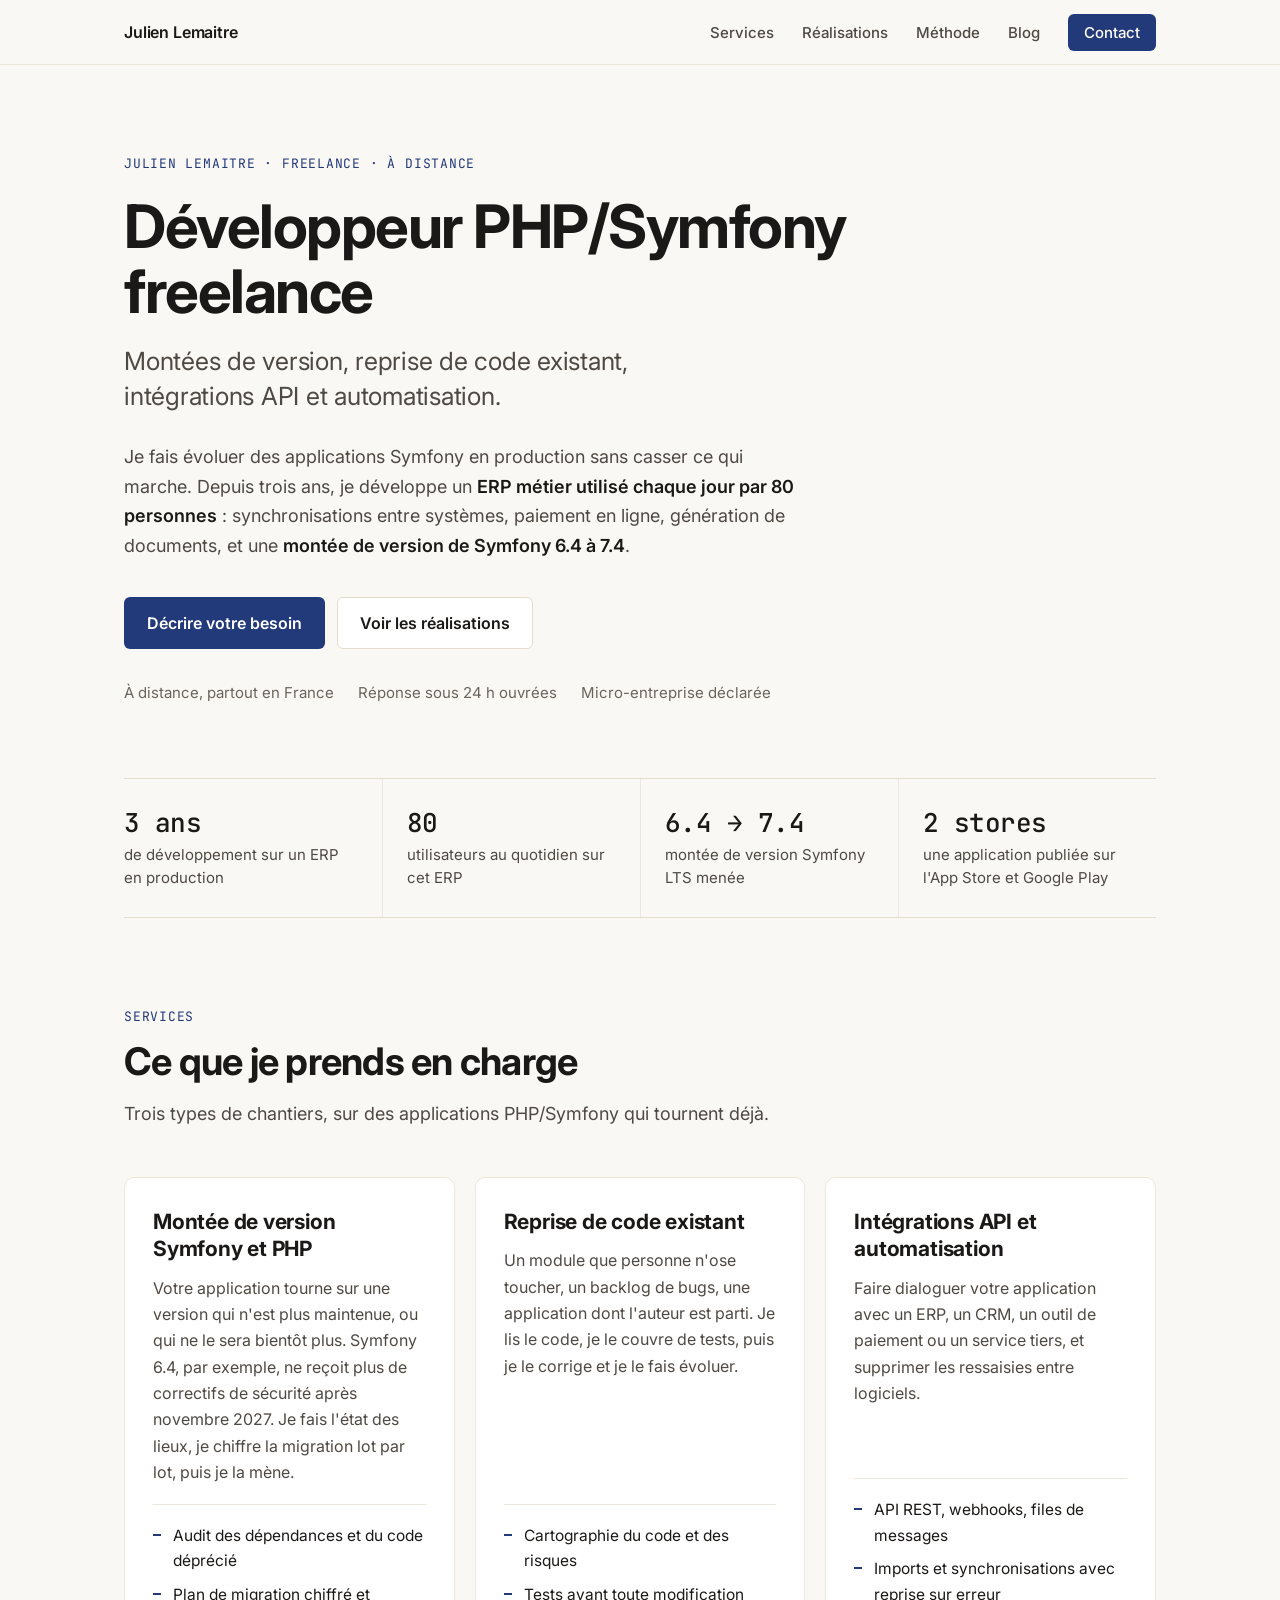
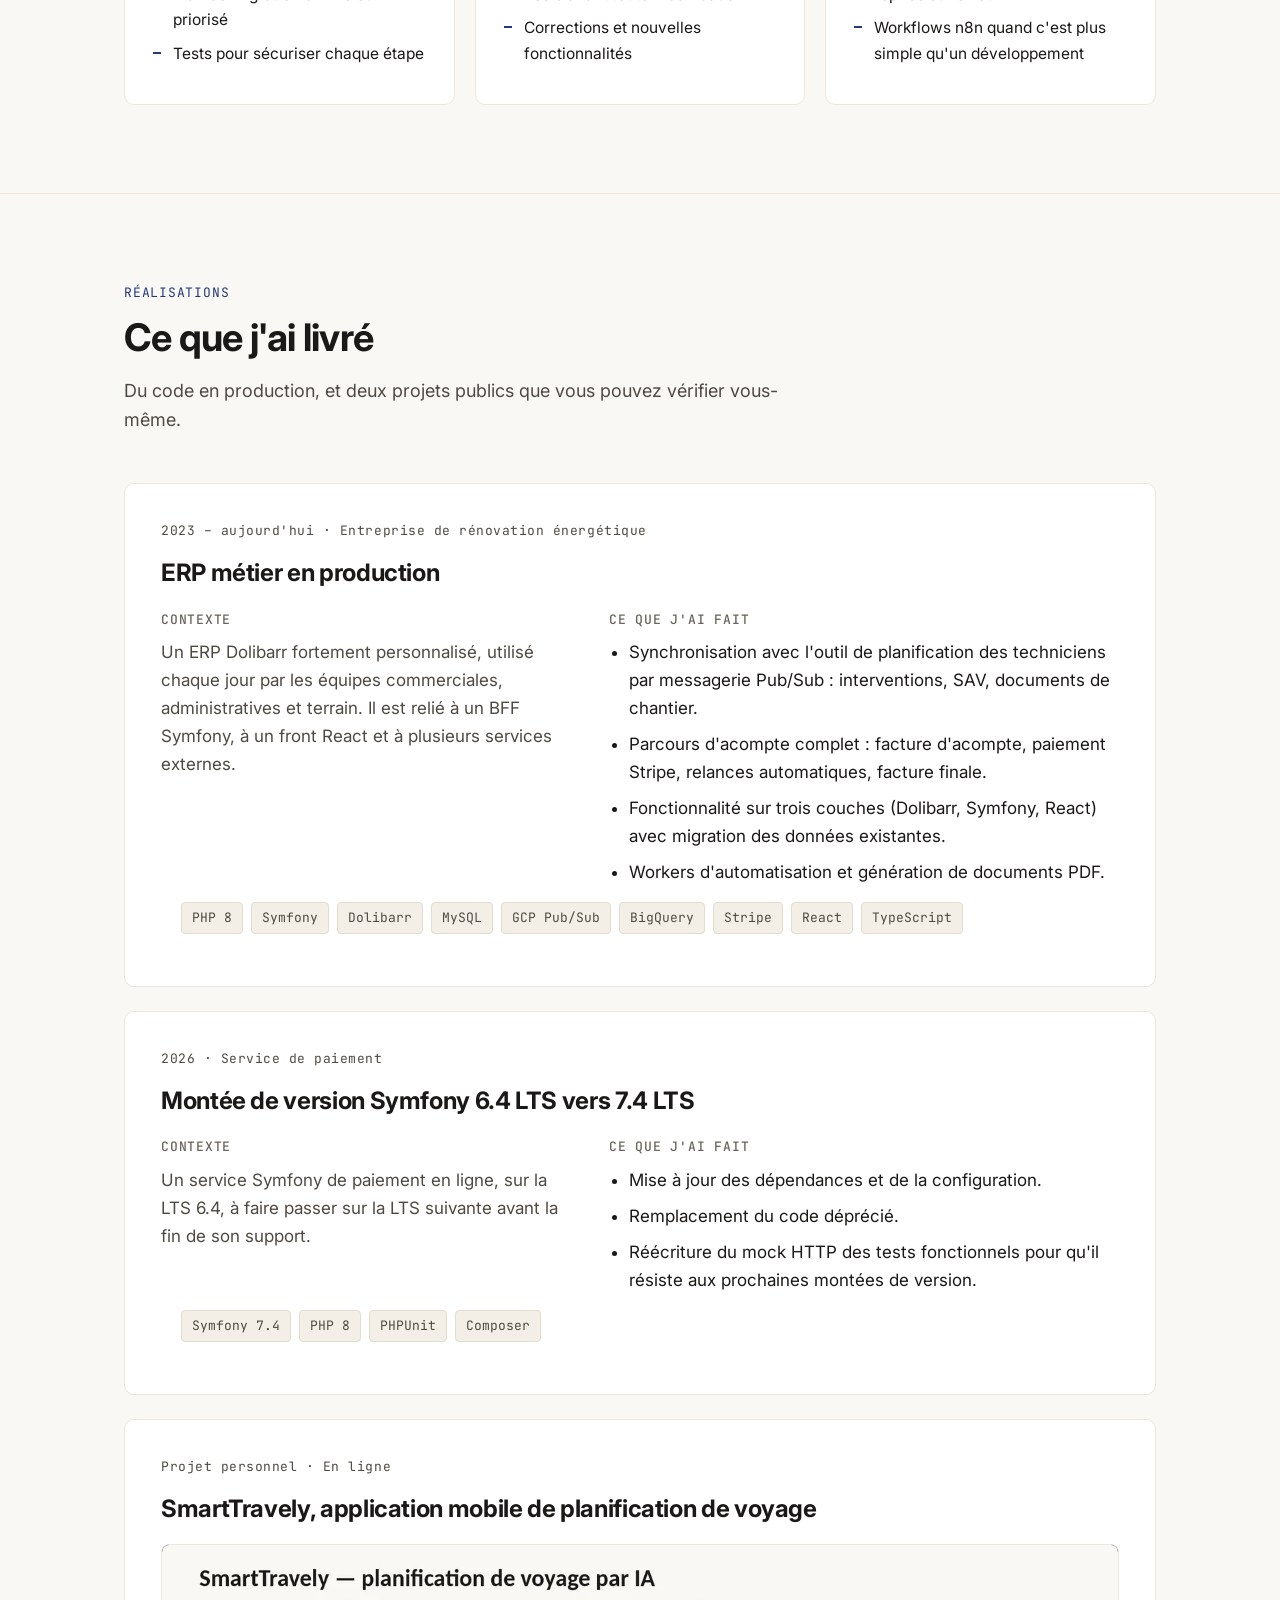
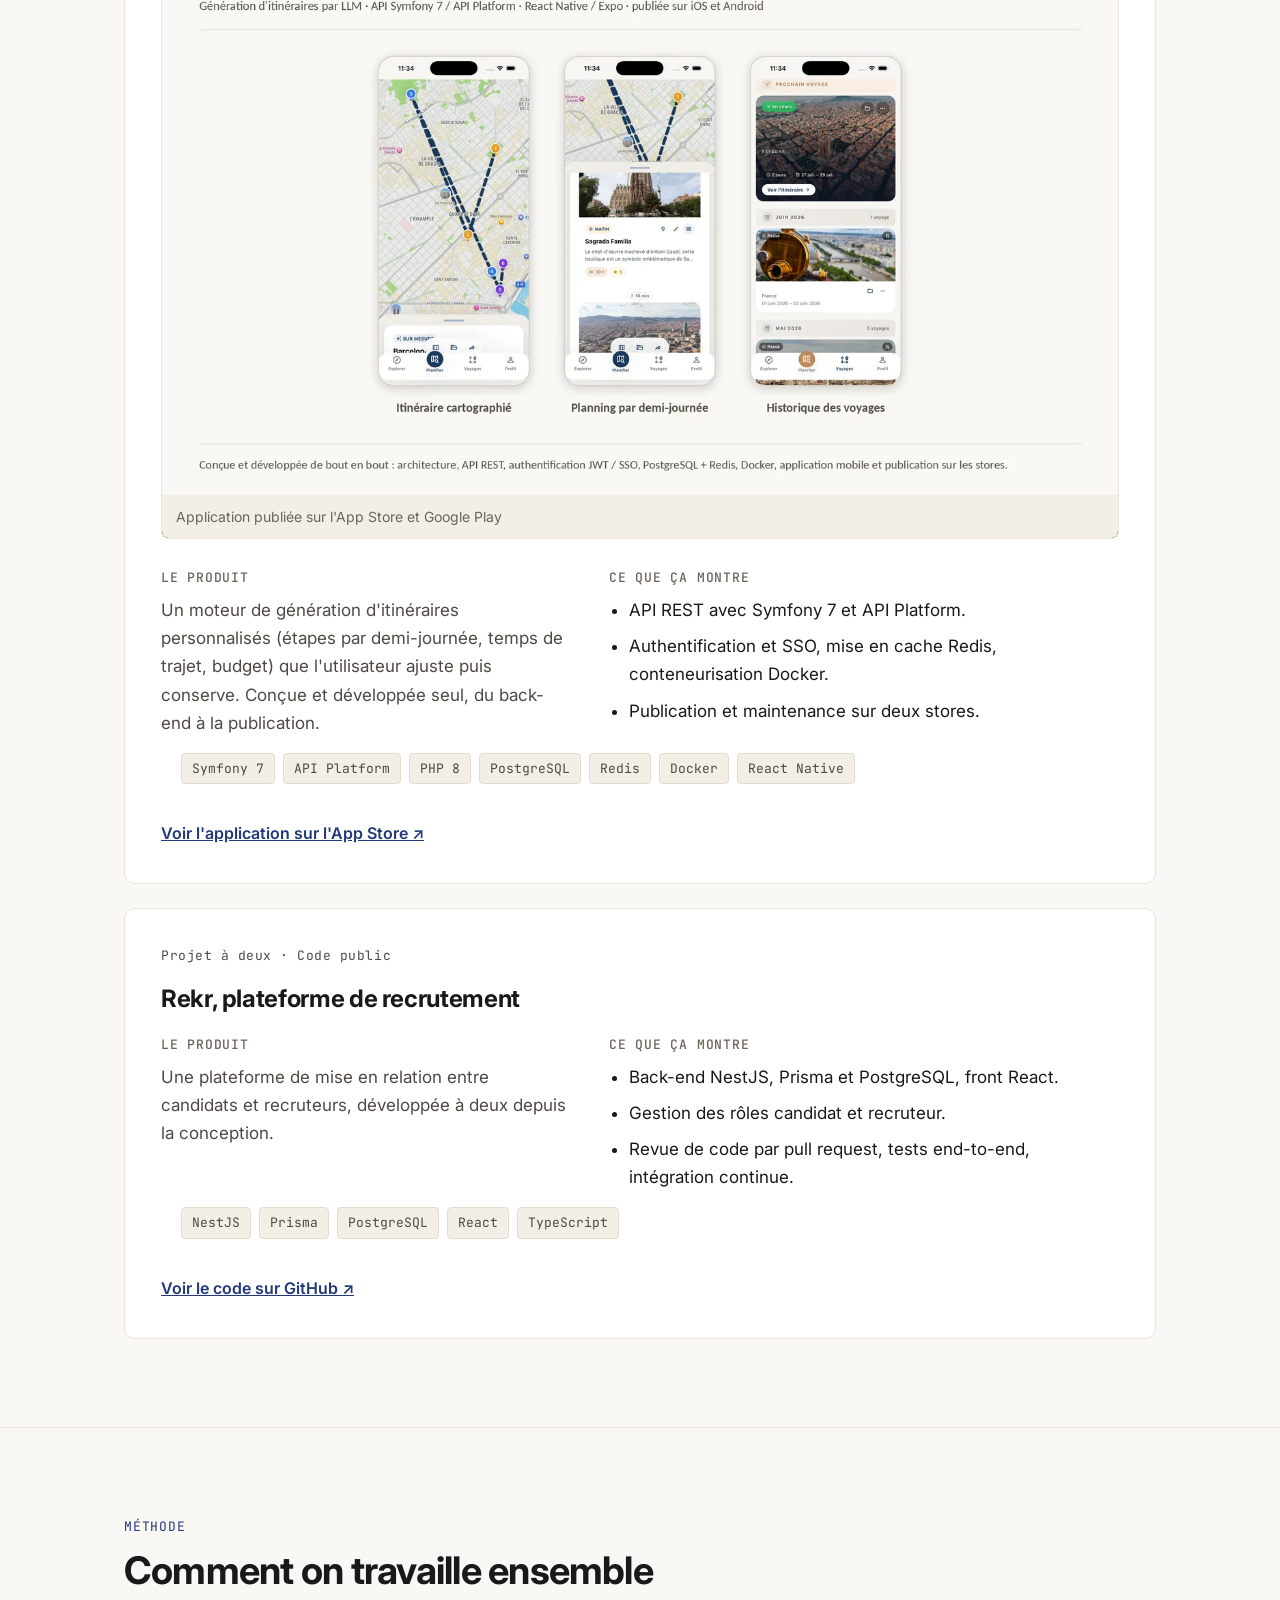
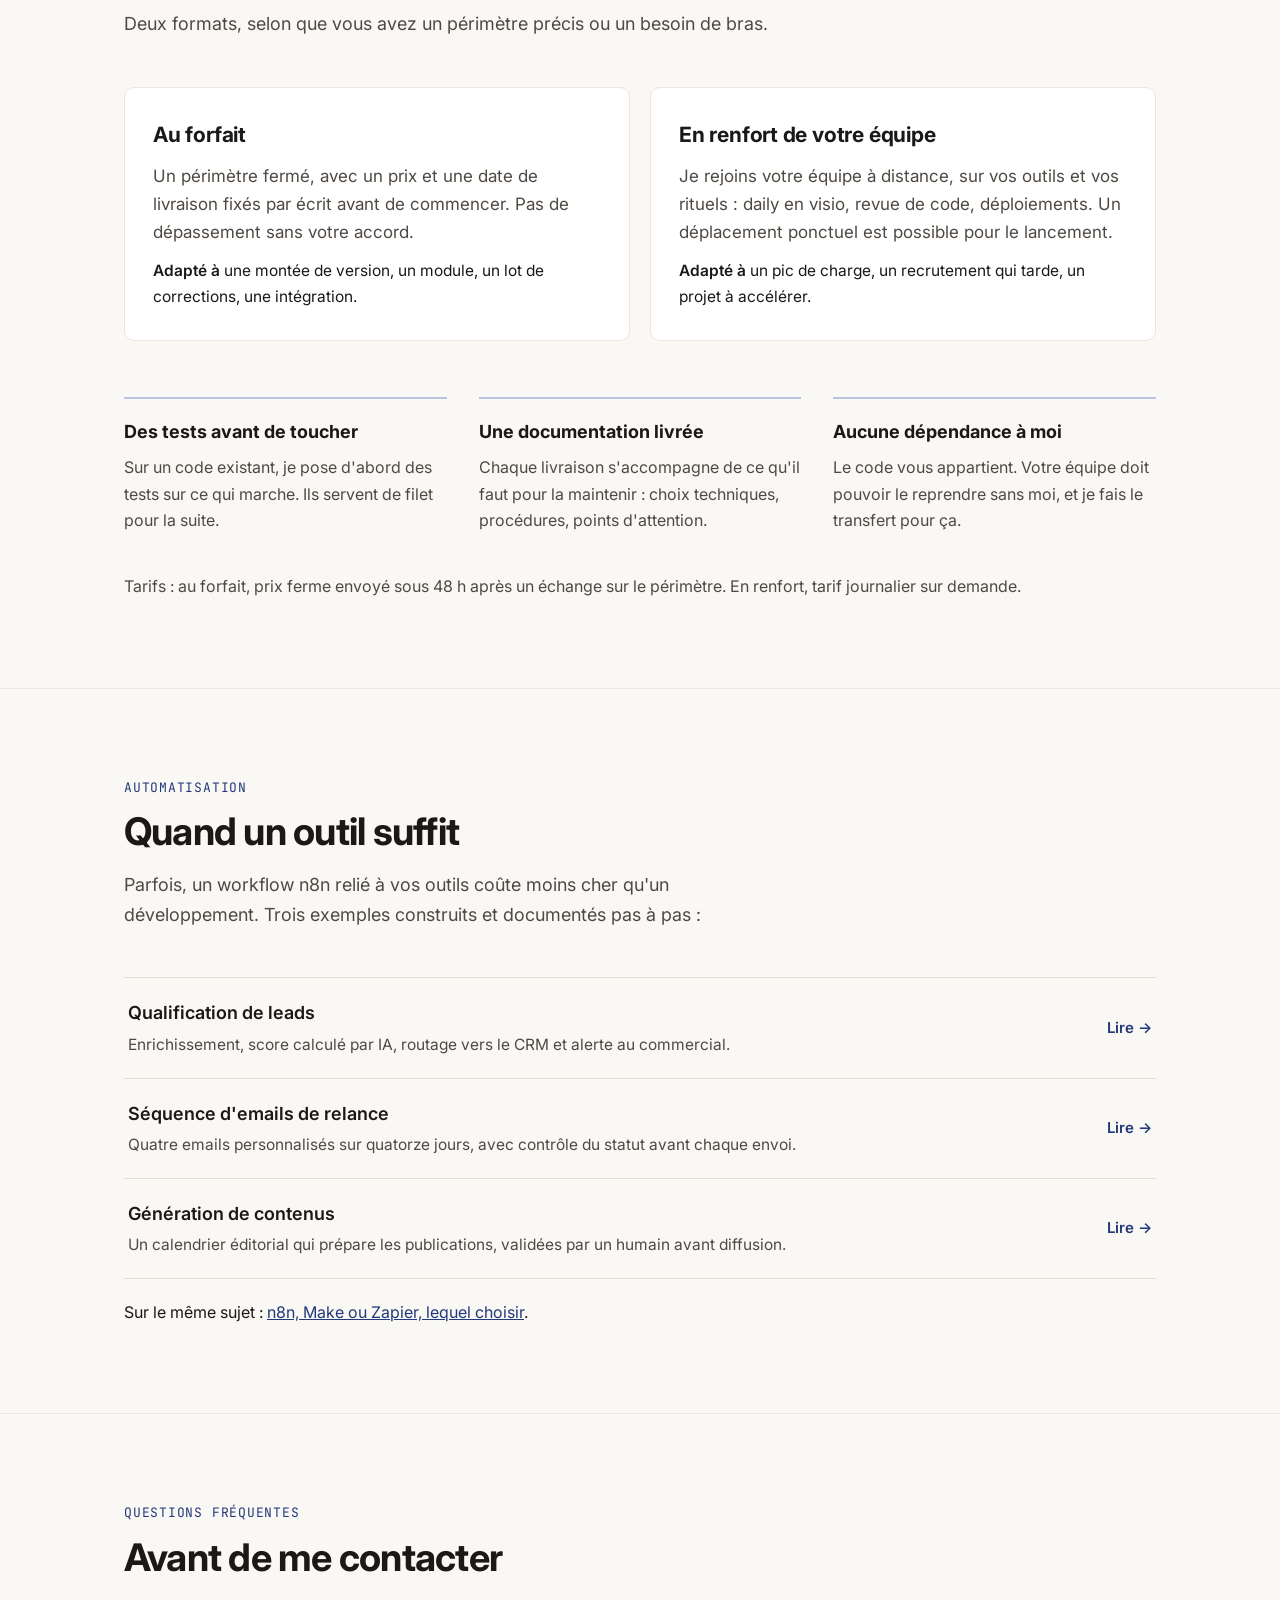
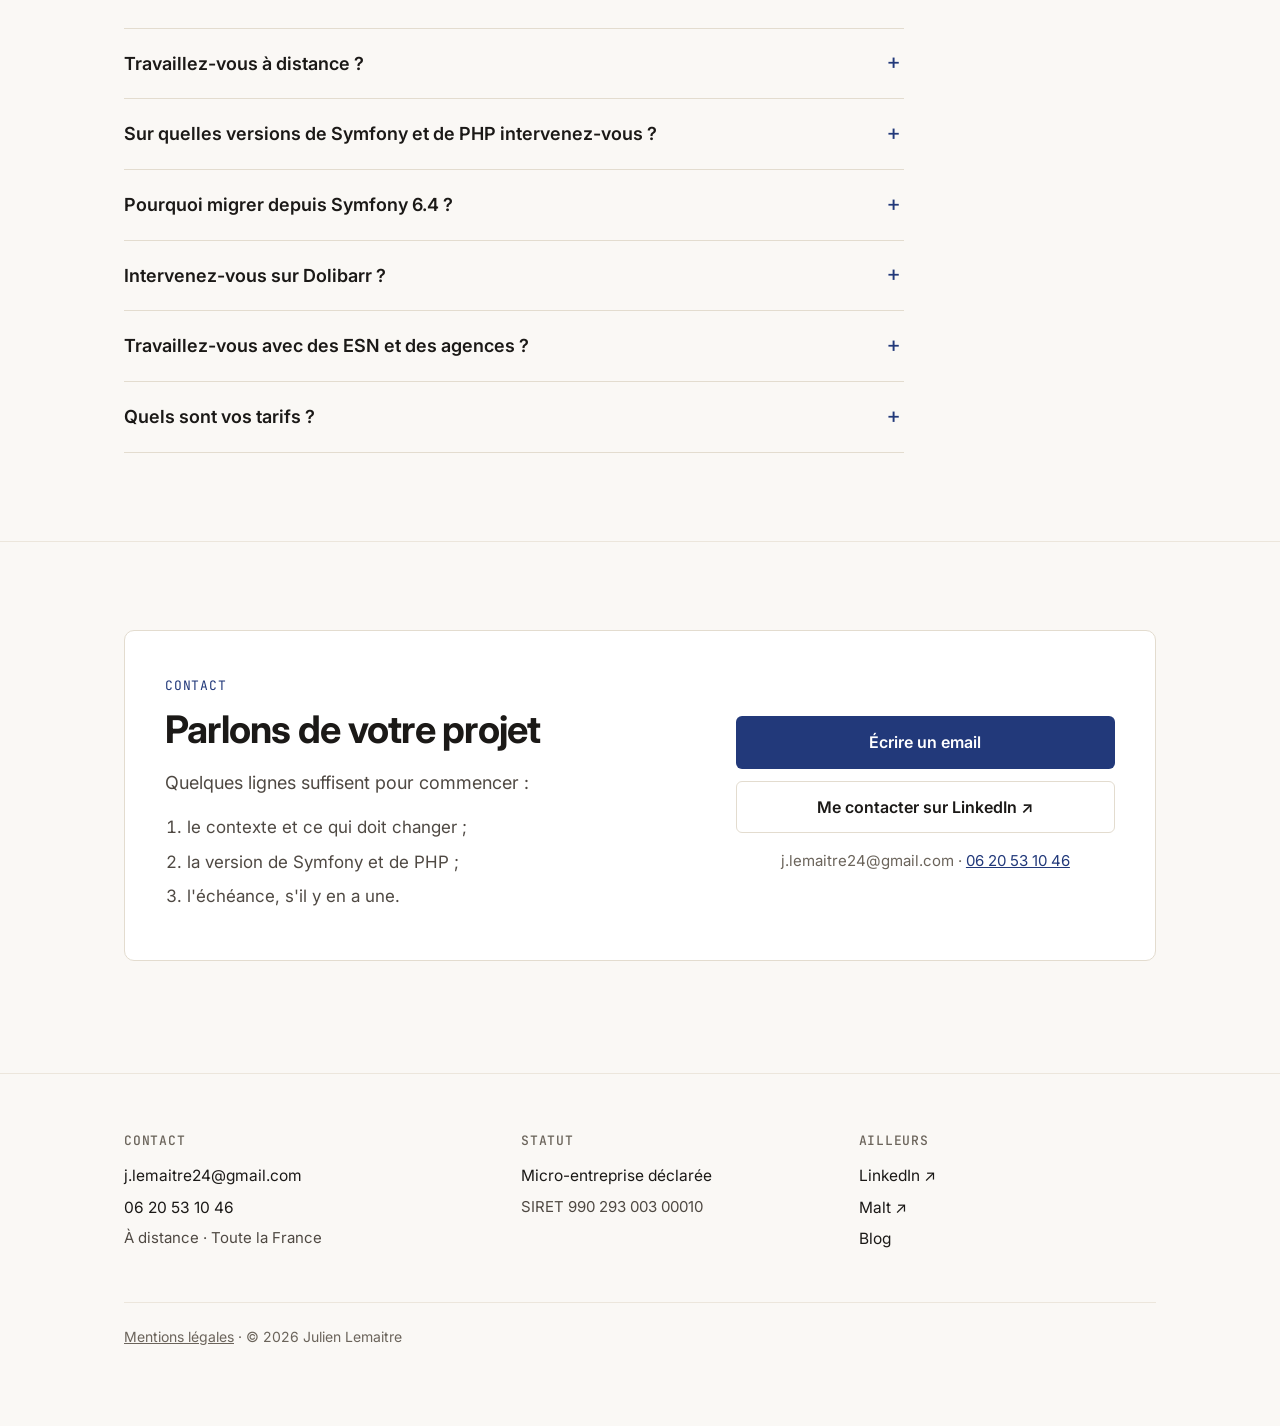
==== commit 1d6c675e: "Repositionne le site sur le développement PHP/Symfony Accueil restructuré : services, réalisations, " ====
--- a/index.html
+++ b/index.html
@@ -4,8 +4,8 @@
 <meta charset="utf-8" />
 <meta name="viewport" content="width=device-width, initial-scale=1" />
 
-<title>Freelance n8n & automatisation IA — Julien Lemaitre</title>
-<meta name="description" content="Freelance n8n et automatisation IA pour TPE et PME. Développeur PHP/Symfony : je code la brique que le no-code ne couvre pas. Diagnostic 1 jour, 350 € HT." />
+<title>Développeur PHP/Symfony freelance : montées de version, intégrations API | Julien Lemaitre</title>
+<meta name="description" content="Développeur back-end PHP/Symfony freelance, à distance. Montée de version Symfony (6.4 vers 7.4), reprise de code existant, intégrations API et automatisation. 3 ans sur un ERP en production." />
 <meta name="author" content="Julien Lemaitre" />
 <meta name="robots" content="index, follow, max-image-preview:large, max-snippet:-1" />
 <meta name="theme-color" content="#faf8f5" />
@@ -22,22 +22,22 @@
 <meta property="og:type" content="website" />
 <meta property="og:locale" content="fr_FR" />
 <meta property="og:site_name" content="Julien Lemaitre" />
-<meta property="og:title" content="Freelance n8n & automatisation IA — Julien Lemaitre" />
-<meta property="og:description" content="J'automatise vos process avec n8n et l'IA générative, et je développe en PHP/Symfony ce que le no-code ne couvre pas. TPE et PME, à distance partout en France." />
+<meta property="og:title" content="Julien Lemaitre, développeur PHP/Symfony freelance" />
+<meta property="og:description" content="Montées de version Symfony, reprise de code existant, intégrations API et automatisation. À distance, partout en France." />
 <meta property="og:url" content="https://julienlemaitre.fr/" />
 <meta property="og:image" content="https://julienlemaitre.fr/assets/og-image.png" />
 <meta property="og:image:width" content="1200" />
 <meta property="og:image:height" content="630" />
-<meta property="og:image:alt" content="Julien Lemaitre — Automatisation IA & développement PHP/Symfony, freelance à distance" />
+<meta property="og:image:alt" content="Julien Lemaitre, développeur back-end PHP/Symfony freelance" />
 
 <meta name="twitter:card" content="summary_large_image" />
-<meta name="twitter:title" content="Freelance n8n & automatisation IA — Julien Lemaitre" />
-<meta name="twitter:description" content="J'automatise vos process avec n8n et l'IA générative, et je développe en PHP/Symfony ce que le no-code ne couvre pas. TPE et PME, à distance partout en France." />
+<meta name="twitter:title" content="Julien Lemaitre, développeur PHP/Symfony freelance" />
+<meta name="twitter:description" content="Montées de version Symfony, reprise de code existant, intégrations API et automatisation. À distance, partout en France." />
 <meta name="twitter:image" content="https://julienlemaitre.fr/assets/og-image.png" />
 
 <link rel="preconnect" href="https://fonts.googleapis.com" />
 <link rel="preconnect" href="https://fonts.gstatic.com" crossorigin />
-<link href="https://fonts.googleapis.com/css2?family=Inter:wght@300;400;500;600;700&family=JetBrains+Mono:wght@400;500&display=swap" rel="stylesheet" />
+<link href="https://fonts.googleapis.com/css2?family=Inter:wght@400;500;600;700&family=JetBrains+Mono:wght@400;500&display=swap" rel="stylesheet" />
 
 <script type="application/ld+json">
 {
@@ -49,8 +49,8 @@
       "name": "Julien Lemaitre",
       "givenName": "Julien",
       "familyName": "Lemaitre",
-      "jobTitle": "Développeur back-end & automatisation IA",
-      "description": "Freelance en automatisation de process avec n8n et IA générative pour TPE et PME, et développeur back-end PHP/Symfony. Trois ans de développement en production : CRM/ERP interne pour 80 utilisateurs, intégrations d'API temps réel, application mobile IA publiée. Intervention à distance partout en France.",
+      "jobTitle": "Développeur back-end PHP/Symfony",
+      "description": "Développeur back-end PHP/Symfony freelance. Trois ans de développement sur un ERP métier en production : intégrations API, messagerie asynchrone, paiement en ligne, montée de version Symfony 6.4 vers 7.4.",
       "alumniOf": {"@type": "EducationalOrganization", "name": "M2i Formation"},
       "url": "https://julienlemaitre.fr/",
       "telephone": "+33620531046",
@@ -63,36 +63,29 @@
         "addressCountry": "FR"
       },
       "knowsAbout": [
-        "n8n",
-        "Workflow automation",
-        "Automatisation IA",
-        "IA générative",
-        "Claude (Anthropic)",
-        "GPT-4o (OpenAI)",
-        "Agents IA",
+        "Symfony",
         "PHP",
-        "Symfony",
+        "Montée de version Symfony",
+        "Migration Symfony 7",
         "API Platform",
         "API REST",
         "Webhook",
-        "Node.js",
-        "JavaScript",
-        "React Native",
+        "Google Cloud Pub/Sub",
+        "Intégration de systèmes",
+        "Dolibarr",
         "MySQL",
         "PostgreSQL",
         "Redis",
         "Docker",
-        "Google Cloud Pub/Sub",
-        "Intégration de systèmes",
-        "Make",
-        "Zapier",
-        "HubSpot",
-        "Notion",
-        "Slack",
-        "RGPD",
-        "TPE PME"
+        "Stripe",
+        "PHPUnit",
+        "React",
+        "TypeScript",
+        "NestJS",
+        "n8n"
       ],
       "sameAs": [
+        "https://www.linkedin.com/in/julienltm",
         "https://malt.fr/profile/julienlemaitre",
         "https://apps.apple.com/fr/app/smart-travely-voyage-ia/id6758266749"
       ]
@@ -100,13 +93,12 @@
     {
       "@type": "ProfessionalService",
       "@id": "https://julienlemaitre.fr/#business",
-      "name": "Julien Lemaitre — Automatisation IA & développement",
+      "name": "Julien Lemaitre, développement PHP/Symfony",
       "image": "https://julienlemaitre.fr/assets/og-image.png",
-      "description": "Services freelance d'automatisation de process avec n8n et IA générative, et de développement back-end PHP/Symfony, pour TPE et PME.",
+      "description": "Développement back-end PHP/Symfony en freelance : montée de version, reprise de code existant, intégrations API et automatisation, au forfait ou en renfort d'équipe.",
       "url": "https://julienlemaitre.fr/",
       "telephone": "+33620531046",
       "email": "j.lemaitre24@gmail.com",
-      "priceRange": "350€ - 3600€",
       "founder": {"@id": "https://julienlemaitre.fr/#person"},
       "address": {
         "@type": "PostalAddress",
@@ -115,47 +107,43 @@
         "postalCode": "69000",
         "addressCountry": "FR"
       },
-      "geo": {
-        "@type": "GeoCoordinates",
-        "latitude": 45.764043,
-        "longitude": 4.835659
-      },
       "areaServed": {"@type": "Country", "name": "France"},
-      "serviceType": "Automatisation de process, intégration d'API et développement back-end PHP/Symfony",
+      "serviceType": "Développement back-end PHP/Symfony",
       "hasOfferCatalog": {
         "@type": "OfferCatalog",
-        "name": "Prestations d'automatisation et de développement",
+        "name": "Prestations de développement PHP/Symfony",
         "itemListElement": [
           {
             "@type": "Offer",
-            "name": "Diagnostic process",
-            "description": "Audit des process actuels, identification des automatisations à fort impact, chiffrage et priorisation. Livrable : un document d'arbitrage exploitable même sans suite. 1 jour.",
-            "price": "350",
-            "priceCurrency": "EUR",
-            "availability": "https://schema.org/InStock"
+            "itemOffered": {
+              "@type": "Service",
+              "name": "Montée de version Symfony et PHP",
+              "description": "Audit des dépendances et du code déprécié, plan de migration chiffré lot par lot, migration sécurisée par des tests."
+            }
           },
           {
             "@type": "Offer",
-            "name": "Automatisation simple",
-            "description": "Mise en place d'un workflow n8n avec documentation, monitoring et session de transfert. 4 jours.",
-            "price": "1800",
-            "priceCurrency": "EUR",
-            "availability": "https://schema.org/InStock"
+            "itemOffered": {
+              "@type": "Service",
+              "name": "Reprise et évolution de code existant",
+              "description": "Reprise d'une application Symfony ou PHP, couverture de tests, corrections et nouvelles fonctionnalités."
+            }
           },
           {
             "@type": "Offer",
-            "name": "Pack avancé",
-            "description": "Automatisation multi-systèmes avec agents IA, développement des connecteurs manquants en PHP ou Node.js, supervision et formation de l'équipe. À partir de 8 jours, prix arrêté après cadrage.",
-            "price": "3600",
-            "priceCurrency": "EUR",
-            "availability": "https://schema.org/InStock"
+            "itemOffered": {
+              "@type": "Service",
+              "name": "Intégrations API et automatisation",
+              "description": "Connexion entre applications, ERP, CRM et services tiers : API REST, webhooks, files de messages, synchronisations avec reprise sur erreur."
+            }
           },
           {
             "@type": "Offer",
-            "name": "Développement sur mesure",
-            "description": "Module Symfony, API REST, reprise de projet existant, correction de bugs ou migration de version. Chiffrage sous 48 h après cadrage.",
-            "priceCurrency": "EUR",
-            "availability": "https://schema.org/InStock"
+            "itemOffered": {
+              "@type": "Service",
+              "name": "Renfort d'équipe à distance",
+              "description": "Intégration à une équipe de développement existante, à distance, sur ses outils et ses rituels."
+            }
           }
         ]
       }
@@ -164,9 +152,45 @@
       "@type": "WebSite",
       "@id": "https://julienlemaitre.fr/#website",
       "url": "https://julienlemaitre.fr/",
-      "name": "Julien Lemaitre — Freelance n8n & Automatisation IA",
+      "name": "Julien Lemaitre, développeur PHP/Symfony",
       "inLanguage": "fr-FR",
       "publisher": {"@id": "https://julienlemaitre.fr/#person"}
+    },
+    {
+      "@type": "FAQPage",
+      "@id": "https://julienlemaitre.fr/#faq",
+      "mainEntity": [
+        {
+          "@type": "Question",
+          "name": "Travaillez-vous à distance ?",
+          "acceptedAnswer": {"@type": "Answer", "text": "Oui, partout en France. Un déplacement ponctuel est possible, par exemple pour le lancement d'un projet."}
+        },
+        {
+          "@type": "Question",
+          "name": "Sur quelles versions de Symfony et de PHP intervenez-vous ?",
+          "acceptedAnswer": {"@type": "Answer", "text": "Symfony 6 et 7, PHP 8. Pour une application plus ancienne, je commence par une lecture du code pour estimer le chemin de migration."}
+        },
+        {
+          "@type": "Question",
+          "name": "Pourquoi migrer depuis Symfony 6.4 ?",
+          "acceptedAnswer": {"@type": "Answer", "text": "Symfony 6.4 est une version LTS dont les correctifs de sécurité s'arrêtent en novembre 2027. La LTS suivante, Symfony 7.4, est maintenue jusqu'en novembre 2029."}
+        },
+        {
+          "@type": "Question",
+          "name": "Intervenez-vous sur Dolibarr ?",
+          "acceptedAnswer": {"@type": "Answer", "text": "Oui. J'ai passé trois ans à développer un Dolibarr fortement personnalisé : modules, intégrations, génération de documents, migrations de données."}
+        },
+        {
+          "@type": "Question",
+          "name": "Travaillez-vous avec des ESN et des agences ?",
+          "acceptedAnswer": {"@type": "Answer", "text": "Oui, en sous-traitance au forfait sur un périmètre fermé, ou en renfort d'équipe."}
+        },
+        {
+          "@type": "Question",
+          "name": "Quels sont vos tarifs ?",
+          "acceptedAnswer": {"@type": "Answer", "text": "Au forfait, je vous envoie un prix ferme sous 48 heures après un échange sur le périmètre. En renfort d'équipe, le tarif journalier est communiqué sur demande."}
+        }
+      ]
     }
   ]
 }
@@ -175,858 +199,696 @@
 <style>
   :root {
     --bg:          #faf8f5;
-    --bg-elev:     #f4f1ea;
+    --bg-elev:     #f3efe7;
     --bg-card:     #ffffff;
-    --border:      #e6e0d6;
-    --border-soft: #f0ece4;
+    --border:      #e3dccf;
+    --border-soft: #ece6dc;
     --fg:          #1b1917;
-    --fg-muted:    #565049;
+    --fg-muted:    #4f4943;
     --fg-dim:      #6b645b;
     --accent:      #22397a;
-    --accent-soft: #e4e9f5;
+    --accent-hover:#2e4a99;
+    --accent-soft: #e6ebf6;
     --accent-line: #b8c4e2;
-    /* fond des cadres de captures : reste sombre, les canvas n8n sont sombres */
     --shot-bg:     #10141b;
 
     --mono: "JetBrains Mono", ui-monospace, SFMono-Regular, Menlo, monospace;
     --sans: "Inter", ui-sans-serif, system-ui, -apple-system, "Segoe UI", Roboto, sans-serif;
 
-    --container: 1040px;
+    --container: 1080px;
+    --radius: 10px;
   }
 
   * { box-sizing: border-box; }
   html, body { margin: 0; padding: 0; }
-  html { -webkit-text-size-adjust: 100%; scroll-behavior: smooth; }
+  html { -webkit-text-size-adjust: 100%; scroll-behavior: smooth; scroll-padding-top: 80px; }
   body {
     background: var(--bg);
     color: var(--fg);
     font-family: var(--sans);
-    font-size: 16px;
+    font-size: 17px;
     line-height: 1.65;
-    font-feature-settings: "ss01", "cv11";
     -webkit-font-smoothing: antialiased;
     -moz-osx-font-smoothing: grayscale;
   }
-  a { color: inherit; }
+  a { color: var(--accent); }
+  a:hover { color: var(--accent-hover); }
   ::selection { background: var(--accent-soft); color: var(--fg); }
-
-  .container {
-    max-width: var(--container);
-    margin: 0 auto;
-    padding: 0 32px;
-  }
-
-  .disclosure {
+  :focus-visible { outline: 3px solid var(--accent); outline-offset: 3px; border-radius: 4px; }
+  img { max-width: 100%; height: auto; }
+
+  .container { max-width: var(--container); margin: 0 auto; padding: 0 24px; }
+
+  .skip-link {
+    position: absolute; left: 16px; top: -48px;
+    background: var(--accent); color: #fff; padding: 10px 16px;
+    border-radius: 6px; text-decoration: none; font-weight: 600; z-index: 100;
+  }
+  .skip-link:focus { top: 12px; color: #fff; }
+
+  /* ---------- barre de navigation ---------- */
+  .site-nav {
+    position: sticky; top: 0; z-index: 50;
+    background: var(--bg);
     border-bottom: 1px solid var(--border-soft);
-    background: var(--bg-elev);
-    font-family: var(--mono);
-    font-size: 11.5px;
-    color: var(--fg-dim);
-    letter-spacing: 0.02em;
-  }
-  .disclosure .container {
-    display: flex;
-    align-items: center;
-    gap: 10px;
-    padding-top: 10px;
-    padding-bottom: 10px;
-  }
-  .disclosure .dot {
-    width: 6px; height: 6px; border-radius: 50%;
-    background: var(--accent); opacity: 0.85; flex-shrink: 0;
-  }
-
-  header.hero {
-    padding: 96px 0 80px;
-  }
-  .eyebrow {
-    font-family: var(--mono);
-    font-size: 12px;
-    letter-spacing: 0.08em;
-    color: var(--accent);
-    text-transform: uppercase;
-    margin-bottom: 24px;
-    display: inline-flex;
-    align-items: center;
-    gap: 10px;
-  }
-  .eyebrow::before {
-    content: "";
-    display: inline-block;
-    width: 28px; height: 1px;
-    background: var(--accent);
-    opacity: 0.7;
-  }
-  h1.name {
-    margin: 0 0 28px;
-    line-height: 1.05;
-    letter-spacing: -0.025em;
-    color: var(--fg);
-  }
-  h1.name .name-main {
-    display: block;
-    font-size: clamp(40px, 6vw, 64px);
-    font-weight: 600;
-    margin-bottom: 12px;
-  }
-  h1.name .name-sub {
-    display: block;
-    font-size: clamp(20px, 2.4vw, 26px);
-    line-height: 1.3;
-    font-weight: 400;
-    color: var(--fg-muted);
-    letter-spacing: -0.01em;
-  }
-  .lede {
-    font-size: clamp(17px, 1.6vw, 19px);
-    color: var(--fg-muted);
-    max-width: 620px;
-    line-height: 1.6;
-    margin: 0 0 40px;
-  }
-  .lede strong {
-    color: var(--fg);
-    font-weight: 500;
-  }
-
-  .actions {
-    display: flex;
-    gap: 14px;
-    flex-wrap: wrap;
-    align-items: center;
-  }
+  }
+  .site-nav .container {
+    display: flex; align-items: center; justify-content: space-between;
+    gap: 24px; min-height: 64px;
+  }
+  .brand {
+    font-weight: 600; font-size: 16px; color: var(--fg);
+    text-decoration: none; letter-spacing: -0.01em; white-space: nowrap;
+  }
+  .brand:hover { color: var(--fg); }
+  .nav-links { display: flex; align-items: center; gap: 28px; list-style: none; margin: 0; padding: 0; }
+  .nav-links a {
+    color: var(--fg-muted); text-decoration: none; font-size: 15px; font-weight: 500;
+    padding: 8px 0;
+  }
+  .nav-links a:hover { color: var(--fg); }
+  .nav-links .nav-cta {
+    color: #fff; background: var(--accent); padding: 9px 16px; border-radius: 6px;
+  }
+  .nav-links .nav-cta:hover { color: #fff; background: var(--accent-hover); }
+  @media (max-width: 760px) {
+    .nav-links .nav-anchor { display: none; }
+  }
+
+  /* ---------- en-tête ---------- */
+  header.hero { padding: 88px 0 72px; }
+  .kicker {
+    font-family: var(--mono); font-size: 13px; letter-spacing: 0.06em;
+    text-transform: uppercase; color: var(--accent); margin: 0 0 20px;
+  }
+  .hero h1 {
+    font-size: clamp(36px, 5.6vw, 60px);
+    line-height: 1.08; letter-spacing: -0.025em; font-weight: 700;
+    margin: 0 0 20px; max-width: 22ch;
+  }
+  .hero .subtitle {
+    font-size: clamp(20px, 2.3vw, 25px); line-height: 1.4; color: var(--fg-muted);
+    font-weight: 400; margin: 0 0 28px; max-width: 34ch; letter-spacing: -0.01em;
+  }
+  .hero .lede { font-size: 18px; color: var(--fg-muted); max-width: 62ch; margin: 0 0 36px; }
+  .hero .lede strong { color: var(--fg); font-weight: 600; }
+
+  .actions { display: flex; gap: 12px; flex-wrap: wrap; align-items: center; }
   .btn {
-    display: inline-flex;
-    align-items: center;
-    gap: 10px;
-    padding: 13px 22px;
-    font-size: 14.5px;
-    font-weight: 500;
-    text-decoration: none;
-    border-radius: 6px;
-    border: 1px solid transparent;
-    transition: background 0.15s ease, border-color 0.15s ease, transform 0.1s ease;
-    letter-spacing: -0.005em;
-  }
-  .btn-primary {
-    background: var(--accent);
-    color: #ffffff;
-    font-weight: 600;
-  }
-  .btn-primary:hover { background: #2e4a99; }
-  .btn-ghost {
-    color: var(--fg);
-    border-color: var(--border);
-    background: transparent;
-  }
-  .btn-ghost:hover {
-    border-color: var(--accent-line);
-    background: var(--accent-soft);
-  }
-  .btn .arrow { transition: transform 0.15s ease; }
-  .btn:hover .arrow { transform: translateX(2px); }
+    display: inline-flex; align-items: center; justify-content: center; gap: 10px;
+    min-height: 48px; padding: 12px 22px;
+    font-size: 16px; font-weight: 600; text-decoration: none;
+    border-radius: 6px; border: 1px solid transparent;
+    transition: background-color 0.15s ease, border-color 0.15s ease, color 0.15s ease;
+  }
+  .btn-primary { background: var(--accent); color: #fff; }
+  .btn-primary:hover { background: var(--accent-hover); color: #fff; }
+  .btn-ghost { color: var(--fg); border-color: var(--border); background: var(--bg-card); }
+  .btn-ghost:hover { color: var(--fg); border-color: var(--accent-line); background: var(--accent-soft); }
 
   .hero-meta {
-    margin-top: 56px;
-    display: flex;
-    gap: 28px;
-    flex-wrap: wrap;
-    font-family: var(--mono);
-    font-size: 12.5px;
-    color: var(--fg-dim);
-  }
-  .hero-meta span { display: inline-flex; gap: 8px; align-items: center; }
-  .hero-meta .marker {
-    width: 5px; height: 5px; border-radius: 50%;
-    background: #1a7f4f;
-  }
-
-  section {
-    padding: 80px 0;
-    border-top: 1px solid var(--border-soft);
-  }
-  .section-head {
-    display: grid;
-    grid-template-columns: 200px 1fr;
-    gap: 48px;
-    margin-bottom: 56px;
-    align-items: start;
-  }
-  .section-num {
-    font-family: var(--mono);
-    font-size: 12px;
-    color: var(--fg-dim);
-    letter-spacing: 0.05em;
-    padding-top: 8px;
-  }
-  .section-num .accent { color: var(--accent); }
+    margin: 32px 0 0; padding: 0; list-style: none;
+    display: flex; flex-wrap: wrap; gap: 8px 24px;
+    font-size: 15px; color: var(--fg-dim);
+  }
+
+  /* ---------- chiffres ---------- */
+  .facts {
+    display: grid; grid-template-columns: repeat(4, 1fr); gap: 0;
+    margin: 0; border-top: 1px solid var(--border); border-bottom: 1px solid var(--border);
+  }
+  .fact { padding: 28px 24px 28px 0; }
+  .fact + .fact { padding-left: 24px; border-left: 1px solid var(--border-soft); }
+  .fact dt {
+    font-family: var(--mono); font-size: 26px; font-weight: 500; color: var(--fg);
+    letter-spacing: -0.02em; line-height: 1.2; margin-bottom: 6px;
+  }
+  .fact dd { margin: 0; font-size: 15px; color: var(--fg-muted); line-height: 1.5; }
+  @media (max-width: 820px) {
+    .facts { grid-template-columns: 1fr 1fr; }
+    .fact, .fact + .fact { padding: 22px 16px; border-left: 0; }
+    .fact:nth-child(2n) { border-left: 1px solid var(--border-soft); }
+    .fact:nth-child(n+3) { border-top: 1px solid var(--border-soft); }
+  }
+
+  /* ---------- sections ---------- */
+  main section { padding: 88px 0; }
+  main section + section { border-top: 1px solid var(--border-soft); }
+  .section-head { max-width: 680px; margin-bottom: 48px; }
+  .section-label {
+    font-family: var(--mono); font-size: 13px; letter-spacing: 0.06em;
+    text-transform: uppercase; color: var(--accent); margin: 0 0 12px;
+  }
   .section-title {
-    font-size: clamp(28px, 3.4vw, 36px);
-    font-weight: 600;
-    letter-spacing: -0.02em;
-    line-height: 1.15;
-    margin: 0 0 14px;
-    color: var(--fg);
-  }
-  .section-sub {
-    font-size: 16px;
-    color: var(--fg-muted);
-    max-width: 560px;
-    margin: 0;
-    line-height: 1.6;
-  }
-
-  @media (max-width: 720px) {
-    .section-head {
-      grid-template-columns: 1fr;
-      gap: 12px;
-      margin-bottom: 36px;
-    }
-  }
-
-  .cases { display: flex; flex-direction: column; gap: 28px; }
+    font-size: clamp(28px, 3.4vw, 38px); font-weight: 700; letter-spacing: -0.02em;
+    line-height: 1.15; margin: 0 0 16px;
+  }
+  .section-sub { font-size: 18px; color: var(--fg-muted); margin: 0; }
+
+  /* ---------- services ---------- */
+  .services { display: grid; grid-template-columns: repeat(3, 1fr); gap: 20px; }
+  @media (max-width: 900px) { .services { grid-template-columns: 1fr; } }
+  .service {
+    background: var(--bg-card); border: 1px solid var(--border-soft); border-radius: var(--radius);
+    padding: 30px 28px; display: flex; flex-direction: column;
+  }
+  .service h3 { font-size: 21px; line-height: 1.3; margin: 0 0 12px; letter-spacing: -0.01em; }
+  .service p { margin: 0 0 18px; color: var(--fg-muted); font-size: 16px; }
+  .service ul { margin: auto 0 0; padding: 18px 0 0; border-top: 1px solid var(--border-soft); list-style: none; }
+  .service li { font-size: 15.5px; color: var(--fg); padding-left: 20px; position: relative; margin-bottom: 8px; }
+  .service li::before {
+    content: ""; position: absolute; left: 0; top: 0.72em;
+    width: 8px; height: 2px; background: var(--accent);
+  }
+
+  /* ---------- réalisations ---------- */
+  .work { display: flex; flex-direction: column; gap: 24px; }
   .case {
-    background: var(--bg-card);
+    background: var(--bg-card); border: 1px solid var(--border-soft); border-radius: var(--radius);
+    padding: 36px;
+  }
+  @media (max-width: 720px) { .case { padding: 26px 20px; } }
+  .case-tag {
+    font-family: var(--mono); font-size: 13px; letter-spacing: 0.04em;
+    color: var(--fg-dim); margin: 0 0 8px;
+  }
+  .case h3 { font-size: 24px; line-height: 1.3; letter-spacing: -0.015em; margin: 0 0 20px; }
+  .case-grid { display: grid; grid-template-columns: 1fr 1.25fr; gap: 40px; align-items: start; }
+  @media (max-width: 820px) { .case-grid { grid-template-columns: 1fr; gap: 20px; } }
+  .case h4 {
+    font-size: 13px; font-family: var(--mono); font-weight: 500; letter-spacing: 0.06em;
+    text-transform: uppercase; color: var(--fg-dim); margin: 0 0 8px;
+  }
+  .case p { margin: 0 0 16px; color: var(--fg-muted); }
+  .case ul { margin: 0 0 16px; padding-left: 20px; }
+  .case li { margin-bottom: 8px; }
+  .chips { display: flex; flex-wrap: wrap; gap: 8px; margin: 20px 0 0; padding: 0; list-style: none; }
+  .chips li {
+    font-family: var(--mono); font-size: 13px; padding: 4px 10px; margin: 0;
+    border: 1px solid var(--border); border-radius: 4px; color: var(--fg-muted); background: var(--bg-elev);
+  }
+  .case-link { display: inline-block; margin-top: 20px; font-weight: 600; font-size: 16px; }
+  .shot {
+    margin: 0 0 28px; background: var(--shot-bg); border-radius: 8px; overflow: hidden;
     border: 1px solid var(--border-soft);
-    border-radius: 12px;
-    padding: 36px;
-    transition: border-color 0.2s ease;
-  }
-  .case:hover { border-color: var(--border); }
-  .case-head {
-    display: flex;
-    align-items: baseline;
-    gap: 16px;
-    margin-bottom: 28px;
-    flex-wrap: wrap;
-  }
-  .case-id {
-    font-family: var(--mono);
-    font-size: 11.5px;
-    color: var(--accent);
-    letter-spacing: 0.08em;
-  }
-  .case-title {
-    font-size: 22px;
-    font-weight: 600;
-    letter-spacing: -0.015em;
-    color: var(--fg);
-    margin: 0;
-    line-height: 1.25;
-  }
-  .case-title a {
-    text-decoration: none;
-    color: inherit;
-    border-bottom: 1px solid transparent;
-    transition: border-color 0.15s ease, color 0.15s ease;
-  }
-  .case-title a:hover {
-    color: var(--accent);
-    border-bottom-color: var(--accent);
-  }
-
-  .case-body {
-    display: grid;
-    grid-template-columns: 1fr 1fr;
-    gap: 40px;
-    align-items: start;
-  }
-  @media (max-width: 820px) {
-    .case-body { grid-template-columns: 1fr; gap: 28px; }
-    .case { padding: 28px 22px; }
-  }
-  .case-body.stacked { grid-template-columns: 1fr; gap: 32px; }
-
-  .diagram-wrap {
-    background: var(--bg-elev);
-    border: 1px solid var(--border-soft);
-    border-radius: 8px;
-    padding: 20px 16px;
-    overflow-x: auto;
-  }
-  .diagram-wrap.shot { padding: 0; background: var(--shot-bg); }
-  .diagram-wrap.shot img {
-    display: block;
-    width: 100%;
-    height: auto;
-    border-radius: 7px;
-  }
-  .diagram-caption {
-    font-family: var(--mono);
-    font-size: 10.5px;
-    color: var(--fg-dim);
-    letter-spacing: 0.06em;
-    text-transform: uppercase;
-    margin-top: 10px;
-    display: flex;
-    align-items: center;
-    gap: 8px;
-  }
-  .diagram-caption::before {
-    content: "";
-    width: 6px; height: 6px; border-radius: 50%;
-    background: var(--accent); opacity: 0.7;
-  }
-
-  .case-text .label {
-    font-family: var(--mono);
-    font-size: 10.5px;
-    letter-spacing: 0.1em;
-    text-transform: uppercase;
-    color: var(--fg-dim);
-    margin-bottom: 6px;
-    display: block;
-  }
-  .case-text .problem {
-    color: var(--fg-muted);
-    font-size: 15px;
-    margin: 0 0 22px;
-    line-height: 1.6;
-    font-style: italic;
-    padding-left: 14px;
-    border-left: 2px solid var(--border);
-  }
-  .case-text .result {
-    color: var(--fg);
-    font-size: 15.5px;
-    margin: 0 0 28px;
-    line-height: 1.6;
-  }
-  .case-tools {
-    display: flex;
-    flex-wrap: wrap;
-    gap: 6px;
-  }
-  .tool-chip {
-    font-family: var(--mono);
-    font-size: 11px;
-    letter-spacing: 0.02em;
-    padding: 4px 10px;
-    border: 1px solid var(--border);
-    border-radius: 4px;
-    color: var(--fg-muted);
-    background: var(--bg-elev);
-  }
-  .case-link {
-    margin-top: 24px;
-    display: inline-flex;
-    align-items: center;
-    gap: 8px;
-    font-family: var(--mono);
-    font-size: 12px;
-    letter-spacing: 0.04em;
-    color: var(--accent);
-    text-decoration: none;
-    border-bottom: 1px solid transparent;
-    transition: border-color 0.15s ease;
-  }
-  .case-link:hover { border-bottom-color: var(--accent); }
-  .case-link .arrow { transition: transform 0.15s ease; }
-  .case-link:hover .arrow { transform: translateX(3px); }
-
-  .principles {
-    display: grid;
-    grid-template-columns: repeat(3, 1fr);
-    gap: 32px;
-  }
-  @media (max-width: 820px) { .principles { grid-template-columns: 1fr; gap: 28px; } }
-  .principle {
-    padding-top: 20px;
-    border-top: 1px solid var(--accent-line);
-  }
-  .principle h3 {
-    font-size: 17px;
-    font-weight: 600;
-    color: var(--fg);
-    margin: 0 0 12px;
-    letter-spacing: -0.01em;
-  }
-  .principle p {
-    color: var(--fg-muted);
-    font-size: 14.5px;
-    margin: 0;
-    line-height: 1.65;
-  }
-
-  .packages {
-    display: grid;
-    grid-template-columns: repeat(3, 1fr);
-    gap: 20px;
-  }
-  @media (max-width: 820px) { .packages { grid-template-columns: 1fr; } }
-  .pkg {
-    background: var(--bg-card);
-    border: 1px solid var(--border-soft);
-    border-radius: 10px;
-    padding: 28px 26px;
-    display: flex;
-    flex-direction: column;
-    transition: border-color 0.2s ease, background 0.2s ease;
-  }
-  .pkg:hover { border-color: var(--accent-line); }
-  .pkg .pkg-label {
-    font-family: var(--mono);
-    font-size: 10.5px;
-    letter-spacing: 0.1em;
-    text-transform: uppercase;
-    color: var(--accent);
-    margin-bottom: 14px;
-  }
-  .pkg h3 {
-    font-size: 19px;
-    font-weight: 600;
-    color: var(--fg);
-    margin: 0 0 24px;
-    letter-spacing: -0.01em;
-    line-height: 1.3;
-  }
-  .pkg .price {
-    font-family: var(--mono);
-    font-size: 22px;
-    color: var(--fg);
-    font-weight: 500;
-    letter-spacing: -0.01em;
-  }
-  .pkg .price small {
-    display: block;
-    font-size: 11px;
-    color: var(--fg-dim);
-    font-weight: 400;
-    letter-spacing: 0.04em;
-    margin-top: 6px;
-    text-transform: uppercase;
-  }
-  .pkg .duration {
-    font-size: 13px;
-    color: var(--fg-muted);
-    margin-top: auto;
-    padding-top: 18px;
-    border-top: 1px solid var(--border-soft);
-    margin-bottom: 0;
-  }
-
-  footer {
-    border-top: 1px solid var(--border-soft);
-    padding: 56px 0 72px;
-    margin-top: 32px;
-  }
-  .foot-grid {
-    display: grid;
-    grid-template-columns: 1.2fr 1fr 1fr;
-    gap: 40px;
-    align-items: start;
-  }
+  }
+  .shot img { display: block; width: 100%; height: auto; }
+  .shot figcaption {
+    background: var(--bg-elev); color: var(--fg-dim); font-size: 14px; padding: 10px 14px;
+  }
+  .case-pair { display: grid; grid-template-columns: 1fr 1fr; gap: 24px; }
+  @media (max-width: 820px) { .case-pair { grid-template-columns: 1fr; } }
+  .case-pair .case h3 { font-size: 21px; }
+
+  /* ---------- méthode ---------- */
+  .formats { display: grid; grid-template-columns: 1fr 1fr; gap: 20px; margin-bottom: 56px; }
+  @media (max-width: 820px) { .formats { grid-template-columns: 1fr; } }
+  .format {
+    background: var(--bg-card); border: 1px solid var(--border-soft); border-radius: var(--radius);
+    padding: 30px 28px;
+  }
+  .format h3 { font-size: 21px; margin: 0 0 10px; letter-spacing: -0.01em; }
+  .format p { margin: 0 0 12px; color: var(--fg-muted); }
+  .format .fit { margin: 0; font-size: 15.5px; color: var(--fg); }
+  .format .fit strong { font-weight: 600; }
+  .principles { display: grid; grid-template-columns: repeat(3, 1fr); gap: 32px; }
+  @media (max-width: 820px) { .principles { grid-template-columns: 1fr; gap: 24px; } }
+  .principle { padding-top: 18px; border-top: 2px solid var(--accent-line); }
+  .principle h3 { font-size: 18px; margin: 0 0 8px; }
+  .principle p { margin: 0; color: var(--fg-muted); font-size: 16px; }
+  .pricing-note { margin: 40px 0 0; font-size: 16px; color: var(--fg-muted); }
+
+  /* ---------- automatisation ---------- */
+  .auto-list { list-style: none; margin: 0; padding: 0; border-top: 1px solid var(--border); }
+  .auto-list li { border-bottom: 1px solid var(--border); }
+  .auto-list a {
+    display: grid; grid-template-columns: 1fr auto; gap: 4px 24px; align-items: center;
+    padding: 20px 4px; text-decoration: none; color: var(--fg);
+  }
+  .auto-list a:hover { background: var(--bg-elev); color: var(--fg); }
+  .auto-list .t { font-weight: 600; font-size: 18px; }
+  .auto-list .d { grid-column: 1; color: var(--fg-muted); font-size: 15.5px; }
+  .auto-list .go { grid-column: 2; grid-row: 1 / span 2; color: var(--accent); font-weight: 600; font-size: 15px; white-space: nowrap; }
+  @media (max-width: 600px) { .auto-list .go { display: none; } }
+  .auto-more { margin: 20px 0 0; font-size: 16px; }
+
+  /* ---------- FAQ ---------- */
+  .faq { max-width: 780px; border-top: 1px solid var(--border); }
+  .faq details { border-bottom: 1px solid var(--border); }
+  .faq summary {
+    cursor: pointer; list-style: none; padding: 20px 36px 20px 0; position: relative;
+    font-weight: 600; font-size: 18px;
+  }
+  .faq summary::-webkit-details-marker { display: none; }
+  .faq summary::after {
+    content: "+"; position: absolute; right: 4px; top: 50%; transform: translateY(-50%);
+    font-family: var(--mono); font-size: 22px; color: var(--accent); font-weight: 400;
+  }
+  .faq details[open] summary::after { content: "−"; }
+  .faq details p { margin: 0 0 20px; color: var(--fg-muted); max-width: 66ch; }
+
+  /* ---------- contact ---------- */
+  .contact-box {
+    background: var(--bg-card); border: 1px solid var(--border); border-radius: var(--radius);
+    padding: 44px 40px; display: grid; grid-template-columns: 1.4fr 1fr; gap: 40px; align-items: center;
+  }
+  @media (max-width: 820px) { .contact-box { grid-template-columns: 1fr; padding: 30px 22px; gap: 24px; } }
+  .contact-box h2 { margin-top: 0; }
+  .contact-box ol { margin: 16px 0 0; padding-left: 22px; color: var(--fg-muted); }
+  .contact-box ol li { margin-bottom: 6px; }
+  .contact-actions { display: flex; flex-direction: column; gap: 12px; }
+  .contact-actions .btn { width: 100%; }
+  .contact-actions .small { font-size: 15px; color: var(--fg-dim); margin: 4px 0 0; text-align: center; }
+
+  /* ---------- pied de page ---------- */
+  footer { border-top: 1px solid var(--border-soft); padding: 56px 0 64px; margin-top: 24px; }
+  .foot-grid { display: grid; grid-template-columns: 1.2fr 1fr 1fr; gap: 40px; }
   @media (max-width: 720px) { .foot-grid { grid-template-columns: 1fr; gap: 28px; } }
-  .foot-col .label {
-    font-family: var(--mono);
-    font-size: 10.5px;
-    letter-spacing: 0.1em;
-    text-transform: uppercase;
-    color: var(--fg-dim);
-    margin-bottom: 12px;
-    display: block;
-  }
-  .foot-col a {
-    color: var(--fg);
-    text-decoration: none;
-    border-bottom: 1px solid transparent;
-    transition: border-color 0.15s ease, color 0.15s ease;
-  }
-  .foot-col a:hover {
-    color: var(--accent);
-    border-bottom-color: var(--accent);
-  }
-  .foot-col p {
-    margin: 0 0 4px;
-    font-size: 14px;
-    color: var(--fg);
-    line-height: 1.55;
-  }
-  .foot-col p.sub {
-    color: var(--fg-muted);
-    font-size: 13px;
-  }
+  .foot-col h2 {
+    font-family: var(--mono); font-size: 13px; letter-spacing: 0.06em; text-transform: uppercase;
+    color: var(--fg-dim); font-weight: 500; margin: 0 0 12px;
+  }
+  .foot-col p { margin: 0 0 6px; font-size: 15.5px; }
+  .foot-col a { color: var(--fg); text-decoration: none; }
+  .foot-col a:hover { color: var(--accent); text-decoration: underline; }
+  .foot-col .sub { color: var(--fg-muted); font-size: 15px; }
   .legal {
-    margin-top: 48px;
-    padding-top: 24px;
-    border-top: 1px solid var(--border-soft);
-    display: flex;
-    justify-content: space-between;
-    flex-wrap: wrap;
-    gap: 12px;
-    font-family: var(--mono);
-    font-size: 11.5px;
-    color: var(--fg-dim);
-    letter-spacing: 0.02em;
-  }
-  .legal a {
-    color: var(--fg-dim);
-    text-decoration: none;
-    border-bottom: 1px solid transparent;
-    transition: color 0.15s ease, border-color 0.15s ease;
-  }
-  .legal a:hover {
-    color: var(--accent);
-    border-bottom-color: var(--accent);
-  }
-
-  .visually-hidden {
-    position: absolute !important;
-    width: 1px; height: 1px;
-    padding: 0; margin: -1px;
-    overflow: hidden; clip: rect(0,0,0,0);
-    white-space: nowrap; border: 0;
-  }
-
+    margin-top: 44px; padding-top: 22px; border-top: 1px solid var(--border-soft);
+    font-size: 14px; color: var(--fg-dim);
+  }
+  .legal a { color: var(--fg-dim); }
+
+  @media (prefers-reduced-motion: reduce) {
+    html { scroll-behavior: auto; }
+    * { transition: none !important; }
+  }
   @media print {
-    :root { --bg: #ffffff; --fg: #0a0a0a; --fg-muted: #444; --fg-dim: #666; --border: #ddd; --border-soft: #eee; --bg-card: #fafafa; --accent: #1a2c5b; --accent-line: #c5cee0; --accent-soft: #e8edf8; }
-    body { background: #fff; color: #0a0a0a; }
-    .case, .pkg, .diagram-wrap { break-inside: avoid; }
-    section { padding: 40px 0; }
-    header.hero { padding: 48px 0 40px; }
-    .btn-primary { background: #1a2c5b; color: #fff; }
+    .site-nav, .skip-link { display: none; }
+    body { background: #fff; }
+    .case, .service, .format { break-inside: avoid; }
   }
 </style>
 <script defer src="https://cloud.umami.is/script.js" data-website-id="cdc237ee-e042-418c-96bf-7b74067eba70"></script>
 </head>
 <body>
 
+<a class="skip-link" href="#contenu">Aller au contenu</a>
+
+<nav class="site-nav" aria-label="Navigation principale">
+  <div class="container">
+    <a class="brand" href="/">Julien Lemaitre</a>
+    <ul class="nav-links">
+      <li><a class="nav-anchor" href="#services">Services</a></li>
+      <li><a class="nav-anchor" href="#realisations">Réalisations</a></li>
+      <li><a class="nav-anchor" href="#methode">Méthode</a></li>
+      <li><a class="nav-anchor" href="/blog">Blog</a></li>
+      <li><a class="nav-cta" data-umami-event="contact-nav" href="#contact">Contact</a></li>
+    </ul>
+  </div>
+</nav>
+
 <header class="hero">
   <div class="container">
-    <p class="eyebrow">Freelance · À distance · Disponible</p>
-    <h1 class="name">
-      <span class="name-main">Julien Lemaitre.</span>
-      <span class="name-sub">Automatisation IA &amp; développement pour TPE et PME — je code ce que le no-code ne couvre pas</span>
-    </h1>
+    <p class="kicker">Julien Lemaitre · Freelance · À distance</p>
+    <h1>Développeur PHP/Symfony freelance</h1>
+    <p class="subtitle">Montées de version, reprise de code existant, intégrations API et automatisation.</p>
     <p class="lede">
-      J'automatise les process des TPE et PME avec <strong>n8n</strong> et l'<strong>IA générative</strong>.
-      Et quand aucun outil du catalogue ne couvre le besoin, je développe la brique manquante
-      en <strong>PHP/Symfony</strong> ou <strong>Node.js</strong> — c'est ce qui me distingue
-      de la plupart des profils no-code.
-    </p>
-    <p class="lede">
-      Trois ans de développement back-end en production : un <strong>CRM/ERP interne utilisé par
-      80 collaborateurs</strong>, des intégrations d'API temps réel avec file d'attente et reprise
-      sur erreur, et une <strong>application mobile IA publiée sur l'App Store et Google Play</strong>.
-      Vos automatisations ne s'arrêteront pas au premier cas particulier.
+      Je fais évoluer des applications Symfony en production sans casser ce qui marche.
+      Depuis trois ans, je développe un <strong>ERP métier utilisé chaque jour par 80 personnes</strong> :
+      synchronisations entre systèmes, paiement en ligne, génération de documents, et
+      une <strong>montée de version de Symfony 6.4 à 7.4</strong>.
     </p>
     <div class="actions">
-      <a class="btn btn-primary" data-umami-event="contact-cta" href="mailto:j.lemaitre24@gmail.com?subject=Projet%20d'automatisation%20ou%20de%20d%C3%A9veloppement">
-        Discuter de votre projet
-        <span class="arrow" aria-hidden="true">→</span>
-      </a>
-      <a class="btn btn-ghost" data-umami-event="malt-hero" href="https://malt.fr/profile/julienlemaitre" target="_blank" rel="noopener">
-        Voir mon profil Malt
-        <span class="arrow" aria-hidden="true">↗</span>
-      </a>
-    </div>
-    <div class="hero-meta">
-      <span><span class="marker" aria-hidden="true"></span>Disponible pour de nouvelles missions</span>
-      <span aria-hidden="true">·</span>
-      <span>Réponse sous 24h ouvrées</span>
-      <span aria-hidden="true">·</span>
-      <span>À distance, partout en France</span>
-    </div>
+      <a class="btn btn-primary" data-umami-event="contact-hero" href="#contact">Décrire votre besoin</a>
+      <a class="btn btn-ghost" data-umami-event="work-hero" href="#realisations">Voir les réalisations</a>
+    </div>
+    <ul class="hero-meta">
+      <li>À distance, partout en France</li>
+      <li>Réponse sous 24 h ouvrées</li>
+      <li>Micro-entreprise déclarée</li>
+    </ul>
   </div>
 </header>
 
-<section id="realisation" aria-labelledby="realisation-title">
+<div class="container">
+  <dl class="facts">
+    <div class="fact"><dt>3 ans</dt><dd>de développement sur un ERP en production</dd></div>
+    <div class="fact"><dt>80</dt><dd>utilisateurs au quotidien sur cet ERP</dd></div>
+    <div class="fact"><dt>6.4 → 7.4</dt><dd>montée de version Symfony LTS menée</dd></div>
+    <div class="fact"><dt>2 stores</dt><dd>une application publiée sur l'App Store et Google Play</dd></div>
+  </dl>
+</div>
+
+<main id="contenu">
+
+<section id="services" aria-labelledby="services-title">
   <div class="container">
     <div class="section-head">
-      <p class="section-num"><span class="accent">01 /</span> Réalisation</p>
-      <div>
-        <h2 class="section-title" id="realisation-title">Une réalisation publique, vérifiable.</h2>
-        <p class="section-sub">
-          Une application mobile conçue et développée seul, du back-end à la publication
-          sur les stores. Elle est en ligne, maintenue, et vous pouvez la télécharger pour juger.
+      <p class="section-label">Services</p>
+      <h2 class="section-title" id="services-title">Ce que je prends en charge</h2>
+      <p class="section-sub">
+        Trois types de chantiers, sur des applications PHP/Symfony qui tournent déjà.
+      </p>
+    </div>
+    <div class="services">
+      <article class="service">
+        <h3>Montée de version Symfony et PHP</h3>
+        <p>
+          Votre application tourne sur une version qui n'est plus maintenue, ou qui ne le sera
+          bientôt plus. Symfony 6.4, par exemple, ne reçoit plus de correctifs de sécurité
+          après novembre 2027. Je fais l'état des lieux, je chiffre la migration lot par lot,
+          puis je la mène.
         </p>
-      </div>
-    </div>
-
-    <div class="cases">
+        <ul>
+          <li>Audit des dépendances et du code déprécié</li>
+          <li>Plan de migration chiffré et priorisé</li>
+          <li>Tests pour sécuriser chaque étape</li>
+        </ul>
+      </article>
+      <article class="service">
+        <h3>Reprise de code existant</h3>
+        <p>
+          Un module que personne n'ose toucher, un backlog de bugs, une application dont
+          l'auteur est parti. Je lis le code, je le couvre de tests, puis je le corrige
+          et je le fais évoluer.
+        </p>
+        <ul>
+          <li>Cartographie du code et des risques</li>
+          <li>Tests avant toute modification</li>
+          <li>Corrections et nouvelles fonctionnalités</li>
+        </ul>
+      </article>
+      <article class="service">
+        <h3>Intégrations API et automatisation</h3>
+        <p>
+          Faire dialoguer votre application avec un ERP, un CRM, un outil de paiement ou un
+          service tiers, et supprimer les ressaisies entre logiciels.
+        </p>
+        <ul>
+          <li>API REST, webhooks, files de messages</li>
+          <li>Imports et synchronisations avec reprise sur erreur</li>
+          <li>Workflows n8n quand c'est plus simple qu'un développement</li>
+        </ul>
+      </article>
+    </div>
+  </div>
+</section>
+
+<section id="realisations" aria-labelledby="realisations-title">
+  <div class="container">
+    <div class="section-head">
+      <p class="section-label">Réalisations</p>
+      <h2 class="section-title" id="realisations-title">Ce que j'ai livré</h2>
+      <p class="section-sub">
+        Du code en production, et deux projets publics que vous pouvez vérifier vous-même.
+      </p>
+    </div>
+
+    <div class="work">
       <article class="case">
-        <div class="case-head">
-          <span class="case-id">PROJET</span>
-          <h3 class="case-title">SmartTravely — application mobile de planification de voyage par IA</h3>
-        </div>
-        <div class="case-body stacked">
+        <p class="case-tag">2023 – aujourd'hui · Entreprise de rénovation énergétique</p>
+        <h3>ERP métier en production</h3>
+        <div class="case-grid">
           <div>
-            <div class="diagram-wrap shot">
-              <picture><source srcset="/assets/smarttravely.webp" type="image/webp" /><img src="/assets/smarttravely.png"
-                   alt="Trois écrans de l'application SmartTravely : itinéraire cartographié avec étapes numérotées, planning par demi-journée avec photos et temps de trajet, historique des voyages"
-                   loading="lazy"
-                   width="1400" height="805" /></picture>
-            </div>
-            <p class="diagram-caption">Application publiée sur l'App Store et Google Play — maintenue jusqu'à la version 1.0.8</p>
+            <h4>Contexte</h4>
+            <p>
+              Un ERP Dolibarr fortement personnalisé, utilisé chaque jour par les équipes
+              commerciales, administratives et terrain. Il est relié à un BFF Symfony,
+              à un front React et à plusieurs services externes.
+            </p>
           </div>
-          <div class="case-text">
-            <div style="display:grid;grid-template-columns:1fr 1fr;gap:32px;align-items:start">
-              <div>
-                <span class="label">Le produit</span>
-                <p class="problem">Un moteur LLM génère des itinéraires personnalisés — étapes par demi-journée, temps de trajet, budget — que l'utilisateur ajuste puis conserve.</p>
-              </div>
-              <div>
-                <span class="label">Ce que ça démontre</span>
-                <p class="result">Conception d'API REST, authentification et SSO, mise en cache, conteneurisation, intégration d'un service LLM en production, publication et maintien sur deux stores.</p>
-              </div>
-            </div>
-            <div class="case-tools" style="margin-top:24px">
-              <span class="tool-chip">Symfony 7</span>
-              <span class="tool-chip">API Platform</span>
-              <span class="tool-chip">PHP 8</span>
-              <span class="tool-chip">PostgreSQL</span>
-              <span class="tool-chip">Redis</span>
-              <span class="tool-chip">Docker</span>
-              <span class="tool-chip">React Native</span>
-              <span class="tool-chip">Claude / GPT</span>
-            </div>
-            <a class="case-link" data-umami-event="appstore-click" href="https://apps.apple.com/fr/app/smart-travely-voyage-ia/id6758266749" target="_blank" rel="noopener">
-              Voir l'application sur l'App Store <span class="arrow" aria-hidden="true">↗</span>
-            </a>
+          <div>
+            <h4>Ce que j'ai fait</h4>
+            <ul>
+              <li>Synchronisation avec l'outil de planification des techniciens par messagerie Pub/Sub : interventions, SAV, documents de chantier.</li>
+              <li>Parcours d'acompte complet : facture d'acompte, paiement Stripe, relances automatiques, facture finale.</li>
+              <li>Fonctionnalité sur trois couches (Dolibarr, Symfony, React) avec migration des données existantes.</li>
+              <li>Workers d'automatisation et génération de documents PDF.</li>
+            </ul>
           </div>
         </div>
+        <ul class="chips" aria-label="Technologies">
+          <li>PHP 8</li><li>Symfony</li><li>Dolibarr</li><li>MySQL</li><li>GCP Pub/Sub</li>
+          <li>BigQuery</li><li>Stripe</li><li>React</li><li>TypeScript</li>
+        </ul>
       </article>
-    </div>
+
+      <article class="case">
+        <p class="case-tag">2026 · Service de paiement</p>
+        <h3>Montée de version Symfony 6.4 LTS vers 7.4 LTS</h3>
+        <div class="case-grid">
+          <div>
+            <h4>Contexte</h4>
+            <p>
+              Un service Symfony de paiement en ligne, sur la LTS 6.4, à faire passer sur la
+              LTS suivante avant la fin de son support.
+            </p>
+          </div>
+          <div>
+            <h4>Ce que j'ai fait</h4>
+            <ul>
+              <li>Mise à jour des dépendances et de la configuration.</li>
+              <li>Remplacement du code déprécié.</li>
+              <li>Réécriture du mock HTTP des tests fonctionnels pour qu'il résiste aux prochaines montées de version.</li>
+            </ul>
+          </div>
+        </div>
+        <ul class="chips" aria-label="Technologies">
+          <li>Symfony 7.4</li><li>PHP 8</li><li>PHPUnit</li><li>Composer</li>
+        </ul>
+      </article>
+
+      <article class="case">
+        <p class="case-tag">Projet personnel · En ligne</p>
+        <h3>SmartTravely, application mobile de planification de voyage</h3>
+        <figure class="shot">
+          <picture>
+            <source srcset="/assets/smarttravely.webp" type="image/webp" />
+            <img src="/assets/smarttravely.png"
+                 alt="Trois écrans de l'application SmartTravely : itinéraire sur une carte avec étapes numérotées, planning par demi-journée, historique des voyages"
+                 loading="lazy" width="1400" height="805" />
+          </picture>
+          <figcaption>Application publiée sur l'App Store et Google Play</figcaption>
+        </figure>
+        <div class="case-grid">
+          <div>
+            <h4>Le produit</h4>
+            <p>
+              Un moteur de génération d'itinéraires personnalisés (étapes par demi-journée,
+              temps de trajet, budget) que l'utilisateur ajuste puis conserve.
+              Conçue et développée seul, du back-end à la publication.
+            </p>
+          </div>
+          <div>
+            <h4>Ce que ça montre</h4>
+            <ul>
+              <li>API REST avec Symfony 7 et API Platform.</li>
+              <li>Authentification et SSO, mise en cache Redis, conteneurisation Docker.</li>
+              <li>Publication et maintenance sur deux stores.</li>
+            </ul>
+          </div>
+        </div>
+        <ul class="chips" aria-label="Technologies">
+          <li>Symfony 7</li><li>API Platform</li><li>PHP 8</li><li>PostgreSQL</li>
+          <li>Redis</li><li>Docker</li><li>React Native</li>
+        </ul>
+        <a class="case-link" data-umami-event="appstore-click" href="https://apps.apple.com/fr/app/smart-travely-voyage-ia/id6758266749" target="_blank" rel="noopener">Voir l'application sur l'App Store ↗</a>
+      </article>
+
+      <article class="case">
+        <p class="case-tag">Projet à deux · Code public</p>
+        <h3>Rekr, plateforme de recrutement</h3>
+        <div class="case-grid">
+          <div>
+            <h4>Le produit</h4>
+            <p>
+              Une plateforme de mise en relation entre candidats et recruteurs, développée
+              à deux depuis la conception.
+            </p>
+          </div>
+          <div>
+            <h4>Ce que ça montre</h4>
+            <ul>
+              <li>Back-end NestJS, Prisma et PostgreSQL, front React.</li>
+              <li>Gestion des rôles candidat et recruteur.</li>
+              <li>Revue de code par pull request, tests end-to-end, intégration continue.</li>
+            </ul>
+          </div>
+        </div>
+        <ul class="chips" aria-label="Technologies">
+          <li>NestJS</li><li>Prisma</li><li>PostgreSQL</li><li>React</li><li>TypeScript</li>
+        </ul>
+        <a class="case-link" data-umami-event="github-rekr" href="https://github.com/2iAcademy/rekr-app" target="_blank" rel="noopener">Voir le code sur GitHub ↗</a>
+      </article>
+    </div>
+  </div>
+</section>
+
+<section id="methode" aria-labelledby="methode-title">
+  <div class="container">
+    <div class="section-head">
+      <p class="section-label">Méthode</p>
+      <h2 class="section-title" id="methode-title">Comment on travaille ensemble</h2>
+      <p class="section-sub">Deux formats, selon que vous avez un périmètre précis ou un besoin de bras.</p>
+    </div>
+    <div class="formats">
+      <article class="format">
+        <h3>Au forfait</h3>
+        <p>
+          Un périmètre fermé, avec un prix et une date de livraison fixés par écrit avant
+          de commencer. Pas de dépassement sans votre accord.
+        </p>
+        <p class="fit"><strong>Adapté à</strong> une montée de version, un module, un lot de corrections, une intégration.</p>
+      </article>
+      <article class="format">
+        <h3>En renfort de votre équipe</h3>
+        <p>
+          Je rejoins votre équipe à distance, sur vos outils et vos rituels : daily en visio,
+          revue de code, déploiements. Un déplacement ponctuel est possible pour le lancement.
+        </p>
+        <p class="fit"><strong>Adapté à</strong> un pic de charge, un recrutement qui tarde, un projet à accélérer.</p>
+      </article>
+    </div>
+
+    <div class="principles">
+      <div class="principle">
+        <h3>Des tests avant de toucher</h3>
+        <p>Sur un code existant, je pose d'abord des tests sur ce qui marche. Ils servent de filet pour la suite.</p>
+      </div>
+      <div class="principle">
+        <h3>Une documentation livrée</h3>
+        <p>Chaque livraison s'accompagne de ce qu'il faut pour la maintenir : choix techniques, procédures, points d'attention.</p>
+      </div>
+      <div class="principle">
+        <h3>Aucune dépendance à moi</h3>
+        <p>Le code vous appartient. Votre équipe doit pouvoir le reprendre sans moi, et je fais le transfert pour ça.</p>
+      </div>
+    </div>
+    <p class="pricing-note">
+      Tarifs : au forfait, prix ferme envoyé sous 48 h après un échange sur le périmètre.
+      En renfort, tarif journalier sur demande.
+    </p>
   </div>
 </section>
 
 <section id="cas" aria-labelledby="cas-title">
   <div class="container">
     <div class="section-head">
-      <p class="section-num"><span class="accent">02 /</span> Démonstrations</p>
-      <div>
-        <h2 class="section-title" id="cas-title">Trois automatisations que je peux vous livrer.</h2>
-        <p class="section-sub">
-          Ce ne sont pas des missions clients : ce sont trois workflows fonctionnels que j'ai
-          construits pour ce site, sur des scénarios courants en TPE et PME de moins de 50 personnes.
-          Chacun est détaillé sur sa page dédiée.
-        </p>
-      </div>
-    </div>
-
-    <div class="cases">
-
-      <article class="case">
-        <div class="case-head">
-          <span class="case-id">CAS 01</span>
-          <h3 class="case-title"><a data-umami-event="case-title-click" href="/cas/qualification-leads-n8n">Capture et qualification de leads</a></h3>
-        </div>
-        <div class="case-body stacked">
-          <div>
-            <div class="diagram-wrap shot">
-              <picture><source srcset="/assets/workflow-1-leads.webp" type="image/webp" /><img src="/assets/workflow-1-leads.png"
-                   alt="Workflow n8n de capture et qualification de leads : formulaire Webflow, enrichissement Hunter.io, scoring IA Claude, routage Pipedrive et Slack"
-                   loading="lazy"
-                   width="1200" height="600" /></picture>
-            </div>
-            <p class="diagram-caption">Capture d'écran du workflow n8n — 6 étapes</p>
-          </div>
-          <div class="case-text">
-            <div style="display:grid;grid-template-columns:1fr 1fr;gap:32px;align-items:start">
-              <div>
-                <span class="label">Problème</span>
-                <p class="problem">Les leads arrivent en masse mais l'équipe commerciale perd du temps à trier les sérieux des touristes.</p>
-              </div>
-              <div>
-                <span class="label">Ce que ça produit</span>
-                <p class="result">Chaque lead est automatiquement enrichi, scoré par une IA selon des critères métier, et le commercial est notifié uniquement sur les leads chauds.</p>
-              </div>
-            </div>
-            <div class="case-tools" style="margin-top:24px">
-              <span class="tool-chip">Webflow</span>
-              <span class="tool-chip">n8n</span>
-              <span class="tool-chip">Claude Sonnet 4.5</span>
-              <span class="tool-chip">Hunter.io</span>
-              <span class="tool-chip">Pipedrive</span>
-              <span class="tool-chip">Slack</span>
-            </div>
-            <a class="case-link" data-umami-event="case-link-click" href="/cas/qualification-leads-n8n">
-              Voir le cas détaillé <span class="arrow" aria-hidden="true">→</span>
-            </a>
-          </div>
-        </div>
-      </article>
-
-      <article class="case">
-        <div class="case-head">
-          <span class="case-id">CAS 02</span>
-          <h3 class="case-title"><a data-umami-event="case-title-click" href="/cas/generation-contenus-reseaux-sociaux">Génération de contenus réseaux sociaux</a></h3>
-        </div>
-        <div class="case-body stacked">
-          <div>
-            <div class="diagram-wrap shot">
-              <picture><source srcset="/assets/workflow-2-contenus.webp" type="image/webp" /><img src="/assets/workflow-2-contenus.png"
-                   alt="Workflow n8n de génération de contenus : calendrier éditorial Notion, IA Claude et GPT-4o pour LinkedIn et Instagram, validation Slack avant publication"
-                   loading="lazy"
-                   width="1200" height="600" /></picture>
-            </div>
-            <p class="diagram-caption">Capture d'écran du workflow n8n — 5 étapes, validation humaine</p>
-          </div>
-          <div class="case-text">
-            <div style="display:grid;grid-template-columns:1fr 1fr;gap:32px;align-items:start">
-              <div>
-                <span class="label">Problème</span>
-                <p class="problem">Maintenir une présence régulière sur les réseaux sociaux coûte 5h par semaine au dirigeant.</p>
-              </div>
-              <div>
-                <span class="label">Ce que ça produit</span>
-                <p class="result">Le calendrier éditorial dans Notion déclenche automatiquement la génération de posts par IA, prêts à publier après validation rapide.</p>
-              </div>
-            </div>
-            <div class="case-tools" style="margin-top:24px">
-              <span class="tool-chip">Notion</span>
-              <span class="tool-chip">n8n</span>
-              <span class="tool-chip">Claude Sonnet 4.5</span>
-              <span class="tool-chip">GPT-4o</span>
-              <span class="tool-chip">Slack</span>
-              <span class="tool-chip">LinkedIn</span>
-              <span class="tool-chip">Instagram</span>
-            </div>
-            <a class="case-link" data-umami-event="case-link-click" href="/cas/generation-contenus-reseaux-sociaux">
-              Voir le cas détaillé <span class="arrow" aria-hidden="true">→</span>
-            </a>
-          </div>
-        </div>
-      </article>
-
-      <article class="case">
-        <div class="case-head">
-          <span class="case-id">CAS 03</span>
-          <h3 class="case-title"><a data-umami-event="case-title-click" href="/cas/sequence-emails-relance-n8n">Séquence d'emails de relance automatisée</a></h3>
-        </div>
-        <div class="case-body stacked">
-          <div>
-            <div class="diagram-wrap shot">
-              <picture><source srcset="/assets/workflow-3-emails.webp" type="image/webp" /><img src="/assets/workflow-3-emails.png"
-                   alt="Workflow n8n de séquence d'emails de relance : trigger HubSpot, génération IA Claude, 4 emails sur 14 jours avec contrôle de statut à chaque envoi"
-                   loading="lazy"
-                   width="1200" height="600" /></picture>
-            </div>
-            <p class="diagram-caption">Capture d'écran du workflow n8n — séquence 4 emails, garde-fou à chaque envoi</p>
-          </div>
-          <div class="case-text">
-            <div style="display:grid;grid-template-columns:1fr 1fr;gap:32px;align-items:start">
-              <div>
-                <span class="label">Problème</span>
-                <p class="problem">Les prospects qui s'inscrivent à la newsletter ne sont jamais relancés et passent à côté de l'offre.</p>
-              </div>
-              <div>
-                <span class="label">Ce que ça produit</span>
-                <p class="result">Séquence de 4 emails personnalisés par IA selon le profil du prospect, déclenchée automatiquement après l'inscription.</p>
-              </div>
-            </div>
-            <div class="case-tools" style="margin-top:24px">
-              <span class="tool-chip">HubSpot</span>
-              <span class="tool-chip">n8n</span>
-              <span class="tool-chip">Claude Sonnet 4.5</span>
-              <span class="tool-chip">Gmail</span>
-            </div>
-            <a class="case-link" data-umami-event="case-link-click" href="/cas/sequence-emails-relance-n8n">
-              Voir le cas détaillé <span class="arrow" aria-hidden="true">→</span>
-            </a>
-          </div>
-        </div>
-      </article>
-
-    </div>
+      <p class="section-label">Automatisation</p>
+      <h2 class="section-title" id="cas-title">Quand un outil suffit</h2>
+      <p class="section-sub">
+        Parfois, un workflow n8n relié à vos outils coûte moins cher qu'un développement.
+        Trois exemples construits et documentés pas à pas :
+      </p>
+    </div>
+    <ul class="auto-list">
+      <li>
+        <a data-umami-event="case-link-click" href="/cas/qualification-leads-n8n">
+          <span class="t">Qualification de leads</span>
+          <span class="d">Enrichissement, score calculé par IA, routage vers le CRM et alerte au commercial.</span>
+          <span class="go" aria-hidden="true">Lire →</span>
+        </a>
+      </li>
+      <li>
+        <a data-umami-event="case-link-click" href="/cas/sequence-emails-relance-n8n">
+          <span class="t">Séquence d'emails de relance</span>
+          <span class="d">Quatre emails personnalisés sur quatorze jours, avec contrôle du statut avant chaque envoi.</span>
+          <span class="go" aria-hidden="true">Lire →</span>
+        </a>
+      </li>
+      <li>
+        <a data-umami-event="case-link-click" href="/cas/generation-contenus-reseaux-sociaux">
+          <span class="t">Génération de contenus</span>
+          <span class="d">Un calendrier éditorial qui prépare les publications, validées par un humain avant diffusion.</span>
+          <span class="go" aria-hidden="true">Lire →</span>
+        </a>
+      </li>
+    </ul>
+    <p class="auto-more">Sur le même sujet : <a href="/blog/n8n-vs-make-vs-zapier-2026">n8n, Make ou Zapier, lequel choisir</a>.</p>
   </div>
 </section>
 
-<section id="principes" aria-labelledby="principes-title">
+<section id="faq" aria-labelledby="faq-title">
   <div class="container">
     <div class="section-head">
-      <p class="section-num"><span class="accent">03 /</span> Principes</p>
-      <div>
-        <h2 class="section-title" id="principes-title">Mes principes de livraison.</h2>
-        <p class="section-sub">
-          Une automatisation, ce n'est pas un script qui marche le jour de la livraison —
-          c'est un outil qui doit tenir dans le temps, sans moi. Vous ne serez jamais
-          prisonnier d'un prestataire pour faire tourner votre propre outil.
-        </p>
-      </div>
-    </div>
-    <div class="principles">
-      <div class="principle">
-        <h3>Documentation incluse</h3>
-        <p>Chaque workflow est livré avec sa documentation technique — pour que ça reste maintenable même si je ne suis plus là.</p>
-      </div>
-      <div class="principle">
-        <h3>Monitoring basique</h3>
-        <p>Alertes sur les erreurs critiques, journaux d'exécution, plan de reprise en cas de panne d'API tierce.</p>
-      </div>
-      <div class="principle">
-        <h3>Transfert propre</h3>
-        <p>Une session de transfert (visio enregistrée) pour que votre équipe puisse prendre la main. Le code vous appartient, sans dépendance à moi.</p>
-      </div>
+      <p class="section-label">Questions fréquentes</p>
+      <h2 class="section-title" id="faq-title">Avant de me contacter</h2>
+    </div>
+    <div class="faq">
+      <details>
+        <summary>Travaillez-vous à distance ?</summary>
+        <p>Oui, partout en France. Un déplacement ponctuel est possible, par exemple pour le lancement d'un projet.</p>
+      </details>
+      <details>
+        <summary>Sur quelles versions de Symfony et de PHP intervenez-vous ?</summary>
+        <p>Symfony 6 et 7, PHP 8. Pour une application plus ancienne, je commence par une lecture du code pour estimer le chemin de migration.</p>
+      </details>
+      <details>
+        <summary>Pourquoi migrer depuis Symfony 6.4 ?</summary>
+        <p>Symfony 6.4 est une version LTS dont les correctifs de sécurité s'arrêtent en novembre 2027. La LTS suivante, Symfony 7.4, est maintenue jusqu'en novembre 2029. Mieux vaut planifier la migration avant l'échéance que dans l'urgence.</p>
+      </details>
+      <details>
+        <summary>Intervenez-vous sur Dolibarr ?</summary>
+        <p>Oui. J'ai passé trois ans à développer un Dolibarr fortement personnalisé : modules, intégrations, génération de documents, migrations de données.</p>
+      </details>
+      <details>
+        <summary>Travaillez-vous avec des ESN et des agences ?</summary>
+        <p>Oui, en sous-traitance au forfait sur un périmètre fermé, ou en renfort d'équipe.</p>
+      </details>
+      <details>
+        <summary>Quels sont vos tarifs ?</summary>
+        <p>Au forfait, je vous envoie un prix ferme sous 48 heures après un échange sur le périmètre. En renfort d'équipe, le tarif journalier est communiqué sur demande.</p>
+      </details>
     </div>
   </div>
 </section>
 
-<section id="demarrer" aria-labelledby="demarrer-title">
+<section id="contact" aria-labelledby="contact-title">
   <div class="container">
-    <div class="section-head">
-      <p class="section-num"><span class="accent">04 /</span> Pour démarrer</p>
+    <div class="contact-box">
       <div>
-        <h2 class="section-title" id="demarrer-title">Trois manières de travailler ensemble.</h2>
-        <p class="section-sub">
-          Périmètre fermé, prix fixe, date de livraison ferme — arrêtés par écrit avant
-          de démarrer, sans dépassement sans accord préalable. Chaque format inclut
-          documentation, monitoring et session de transfert.
-        </p>
+        <p class="section-label">Contact</p>
+        <h2 class="section-title" id="contact-title">Parlons de votre projet</h2>
+        <p class="section-sub">Quelques lignes suffisent pour commencer :</p>
+        <ol>
+          <li>le contexte et ce qui doit changer ;</li>
+          <li>la version de Symfony et de PHP ;</li>
+          <li>l'échéance, s'il y en a une.</li>
+        </ol>
       </div>
-    </div>
-    <div class="packages">
-      <div class="pkg">
-        <span class="pkg-label">01 · Découverte</span>
-        <h3>Diagnostic process</h3>
-        <p class="price">350&nbsp;€<small>HT · prix ferme</small></p>
-        <p class="duration">1 jour</p>
+      <div class="contact-actions">
+        <a class="btn btn-primary" data-umami-event="contact-cta" href="mailto:j.lemaitre24@gmail.com?subject=Projet%20PHP%2FSymfony">Écrire un email</a>
+        <a class="btn btn-ghost" data-umami-event="linkedin-contact" href="https://www.linkedin.com/in/julienltm" target="_blank" rel="noopener">Me contacter sur LinkedIn ↗</a>
+        <p class="small">j.lemaitre24@gmail.com · <a href="tel:+33620531046" data-umami-event="phone-contact">06 20 53 10 46</a></p>
       </div>
-      <div class="pkg">
-        <span class="pkg-label">02 · Standard</span>
-        <h3>Automatisation simple</h3>
-        <p class="price">1&nbsp;800&nbsp;€<small>HT · prix ferme</small></p>
-        <p class="duration">4 jours</p>
-      </div>
-      <div class="pkg">
-        <span class="pkg-label">03 · Complet</span>
-        <h3>Pack avancé</h3>
-        <p class="price">dès 3&nbsp;600&nbsp;€<small>HT · après cadrage</small></p>
-        <p class="duration">8 jours et plus</p>
-      </div>
-    </div>
-    <p class="section-sub" style="margin-top:32px">
-      Besoin d'un <strong>développement sur mesure</strong> plutôt que d'une automatisation —
-      module Symfony, API REST, reprise d'un projet existant, correction de bugs, migration
-      de version ? Chiffrage sous 48 h après cadrage.
-    </p>
+    </div>
   </div>
 </section>
+
+</main>
 
 <footer>
   <div class="container">
     <div class="foot-grid">
       <div class="foot-col">
-        <span class="label">Contact</span>
+        <h2>Contact</h2>
         <p><a href="mailto:j.lemaitre24@gmail.com" data-umami-event="mail-footer">j.lemaitre24@gmail.com</a></p>
         <p><a href="tel:+33620531046" data-umami-event="phone-footer">06 20 53 10 46</a></p>
-        <p class="sub" style="margin-top:8px">100 % à distance · Toute la France</p>
+        <p class="sub">À distance · Toute la France</p>
       </div>
       <div class="foot-col">
-        <span class="label">Statut</span>
+        <h2>Statut</h2>
         <p>Micro-entreprise déclarée</p>
         <p class="sub">SIRET 990 293 003 00010</p>
       </div>
       <div class="foot-col">
-        <span class="label">Ailleurs</span>
-        <p><a href="/blog" data-umami-event="blog-footer">Blog — n8n et automatisation</a></p>
-        <p><a href="https://malt.fr/profile/julienlemaitre" data-umami-event="malt-footer" target="_blank" rel="noopener">Profil Malt ↗</a></p>
-        <p><a href="https://apps.apple.com/fr/app/smart-travely-voyage-ia/id6758266749" data-umami-event="appstore-footer" target="_blank" rel="noopener">SmartTravely sur l'App Store ↗</a></p>
+        <h2>Ailleurs</h2>
+        <p><a href="https://www.linkedin.com/in/julienltm" data-umami-event="linkedin-footer" target="_blank" rel="noopener">LinkedIn ↗</a></p>
+        <p><a href="https://malt.fr/profile/julienlemaitre" data-umami-event="malt-footer" target="_blank" rel="noopener">Malt ↗</a></p>
+        <p><a href="/blog" data-umami-event="blog-footer">Blog</a></p>
       </div>
     </div>
-    <div class="legal">
-      <span><a href="/mentions-legales">Mentions légales</a> · © 2026 Julien Lemaitre</span>
-    </div>
+    <p class="legal"><a href="/mentions-legales">Mentions légales</a> · © 2026 Julien Lemaitre</p>
   </div>
 </footer>
 
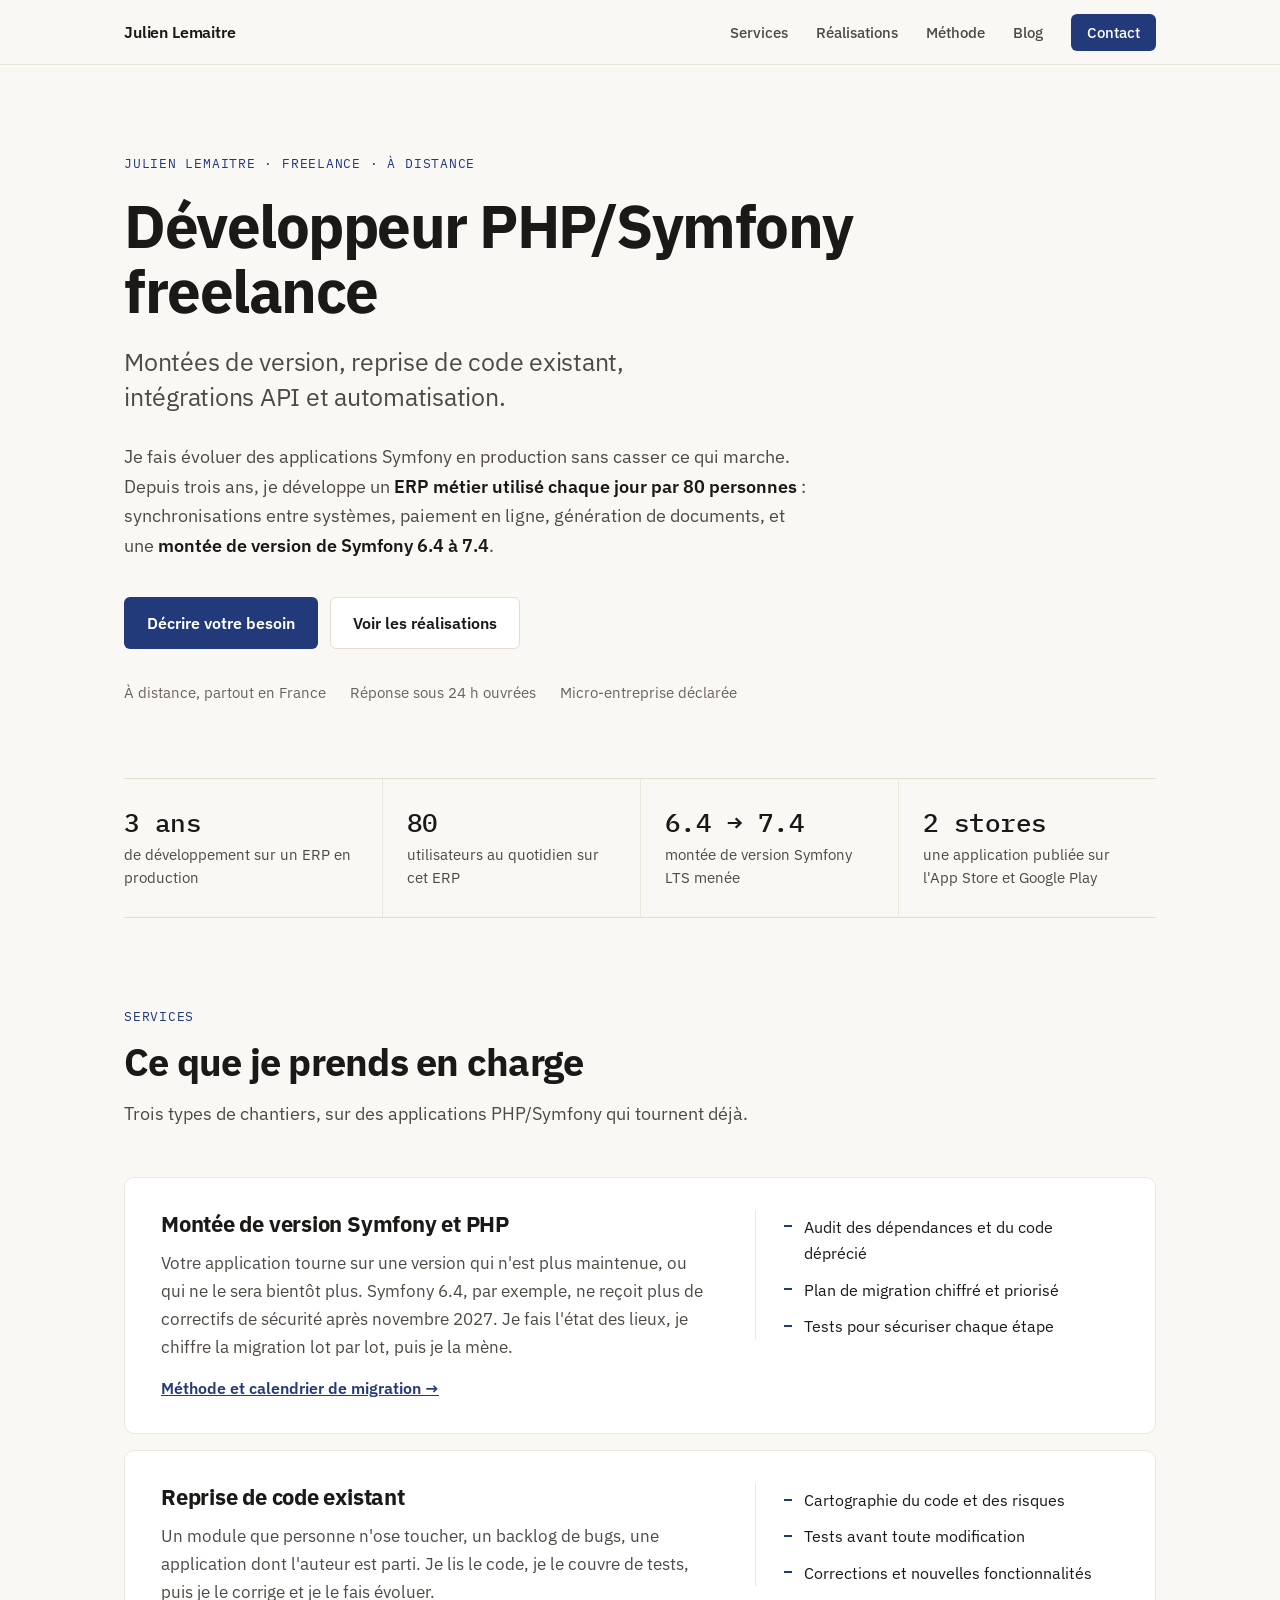
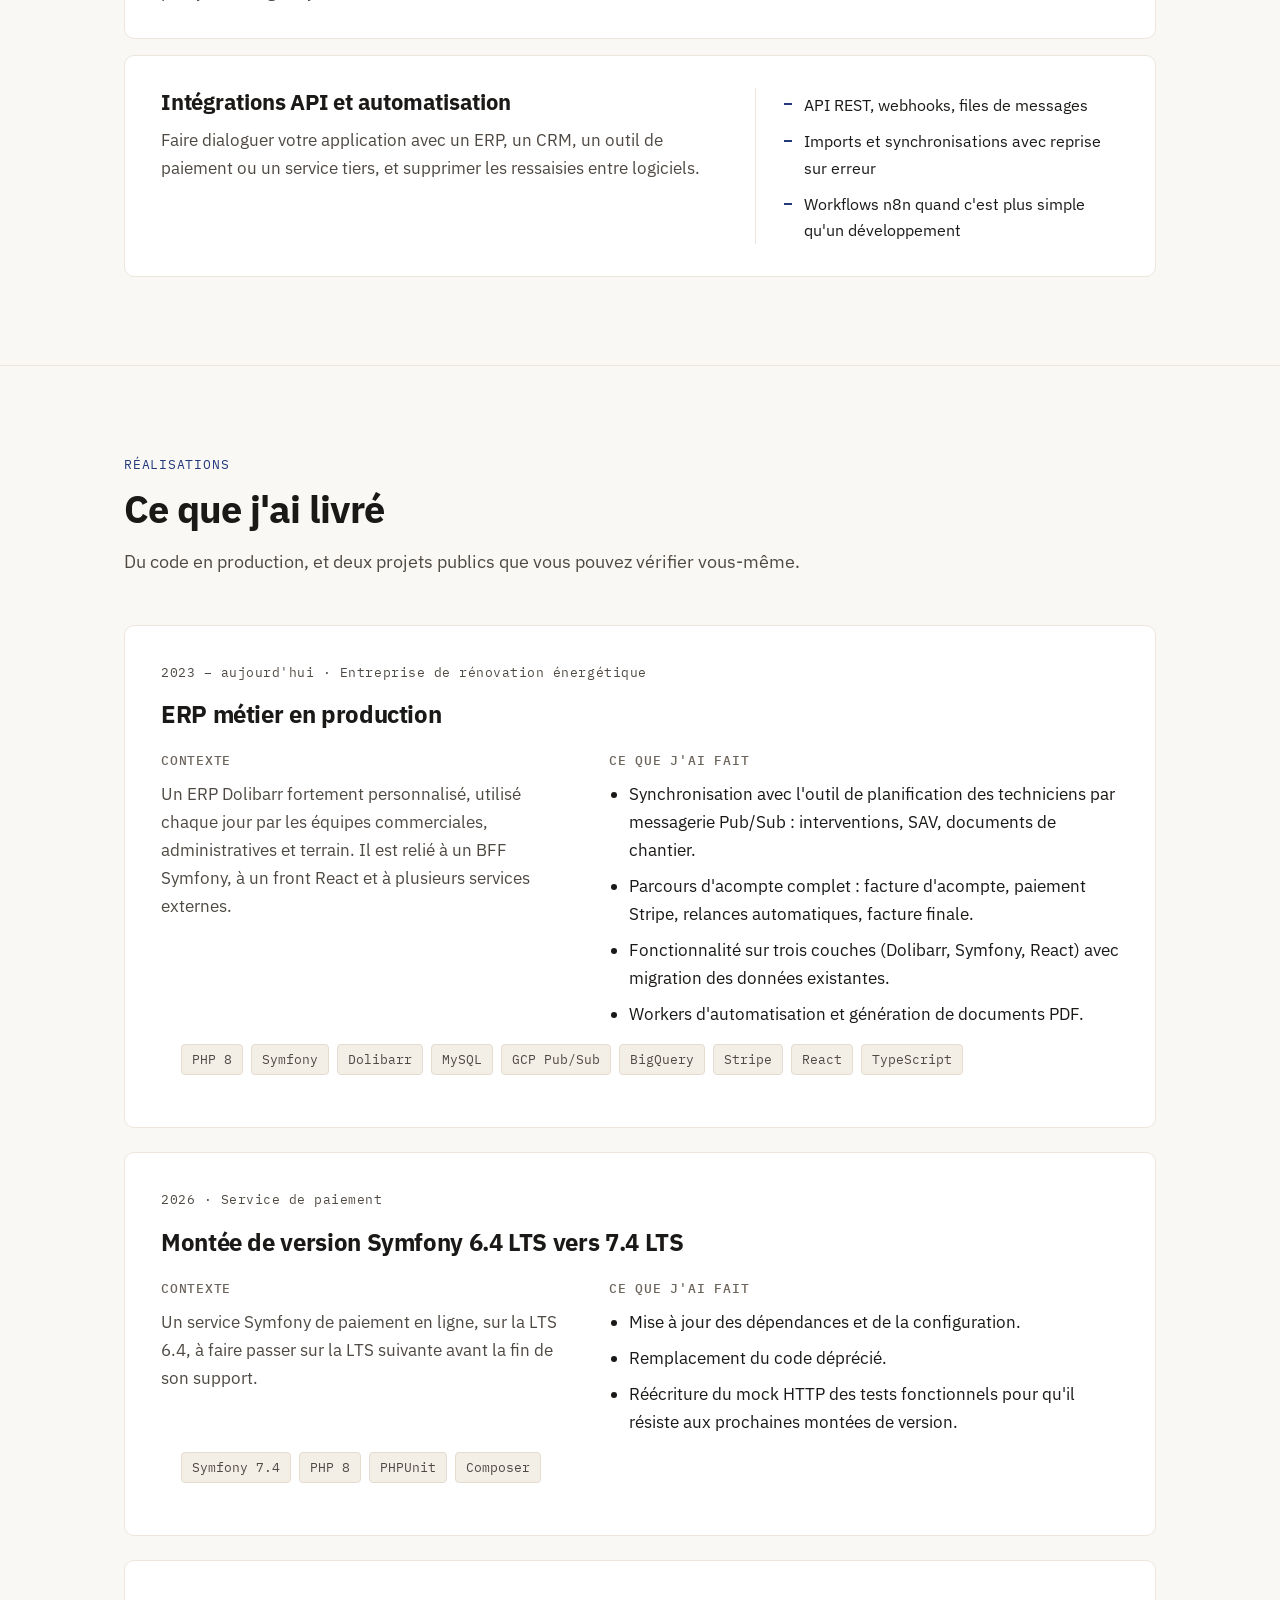
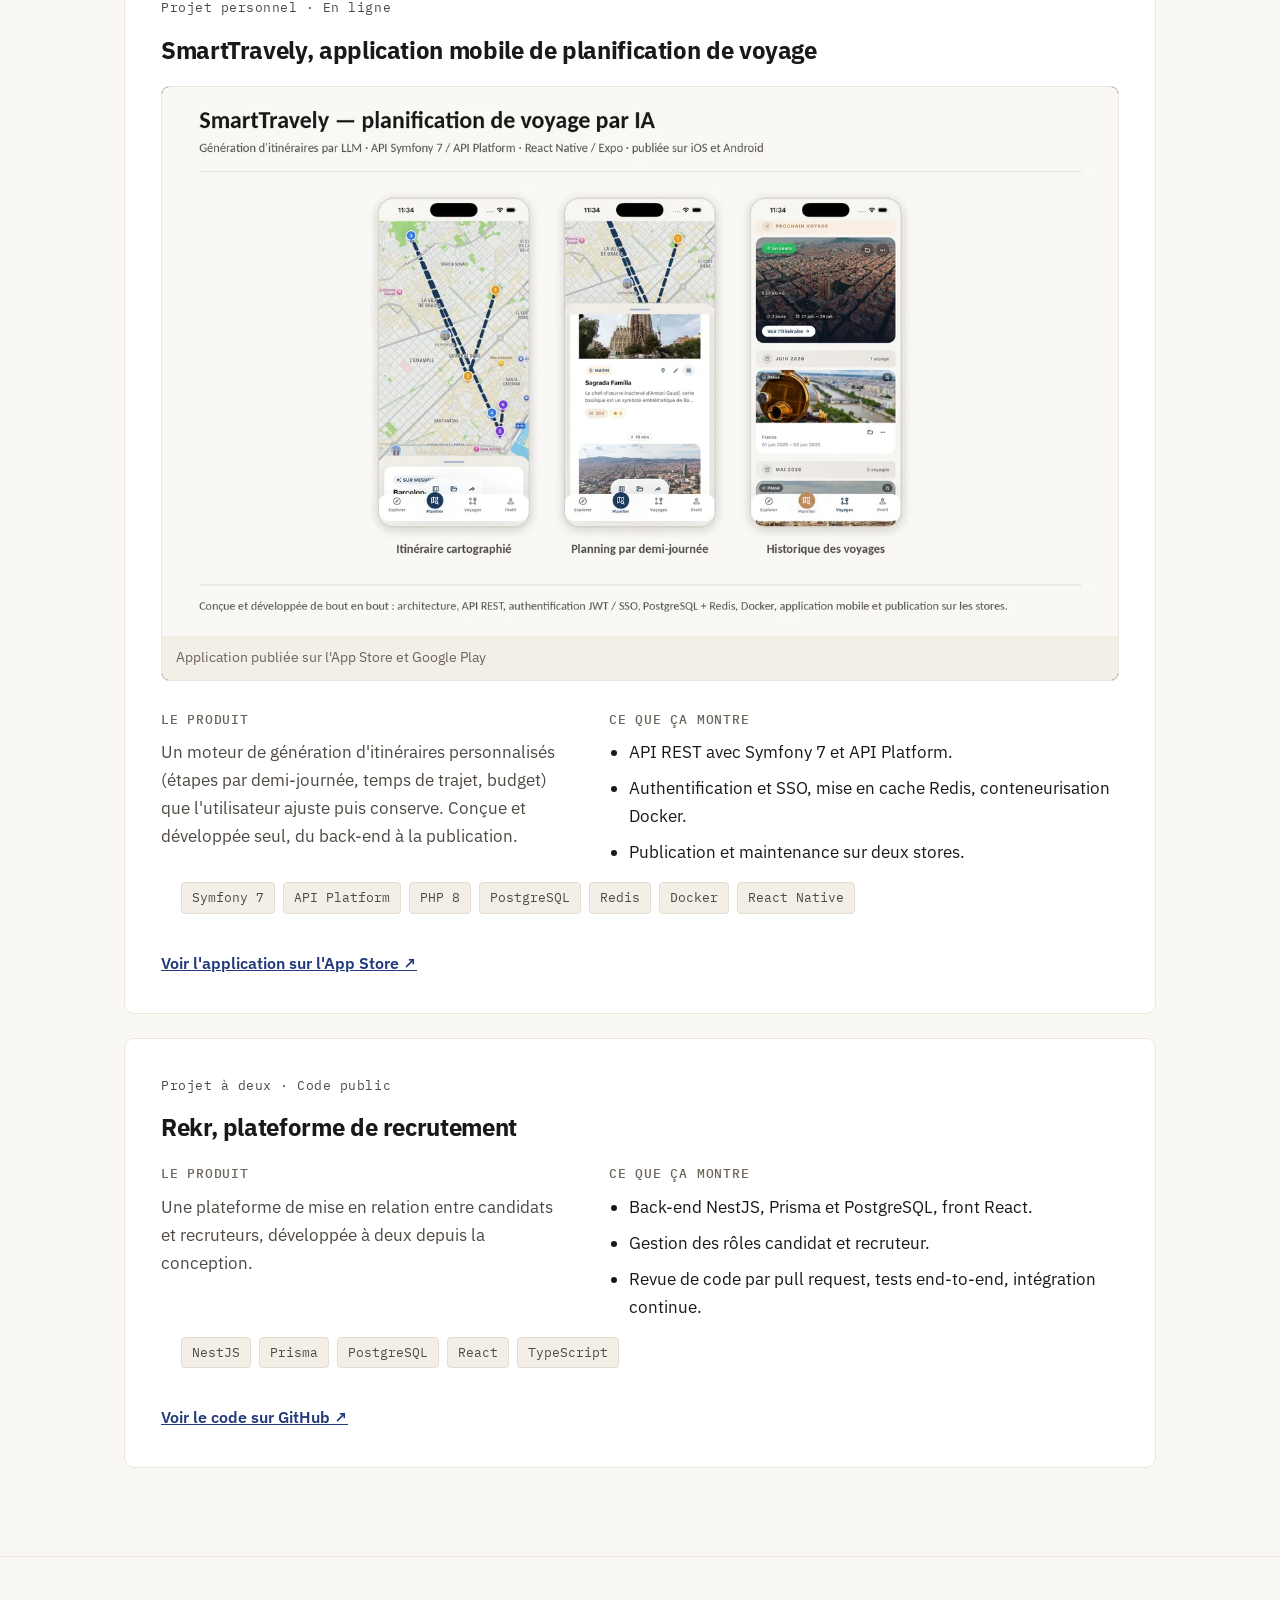
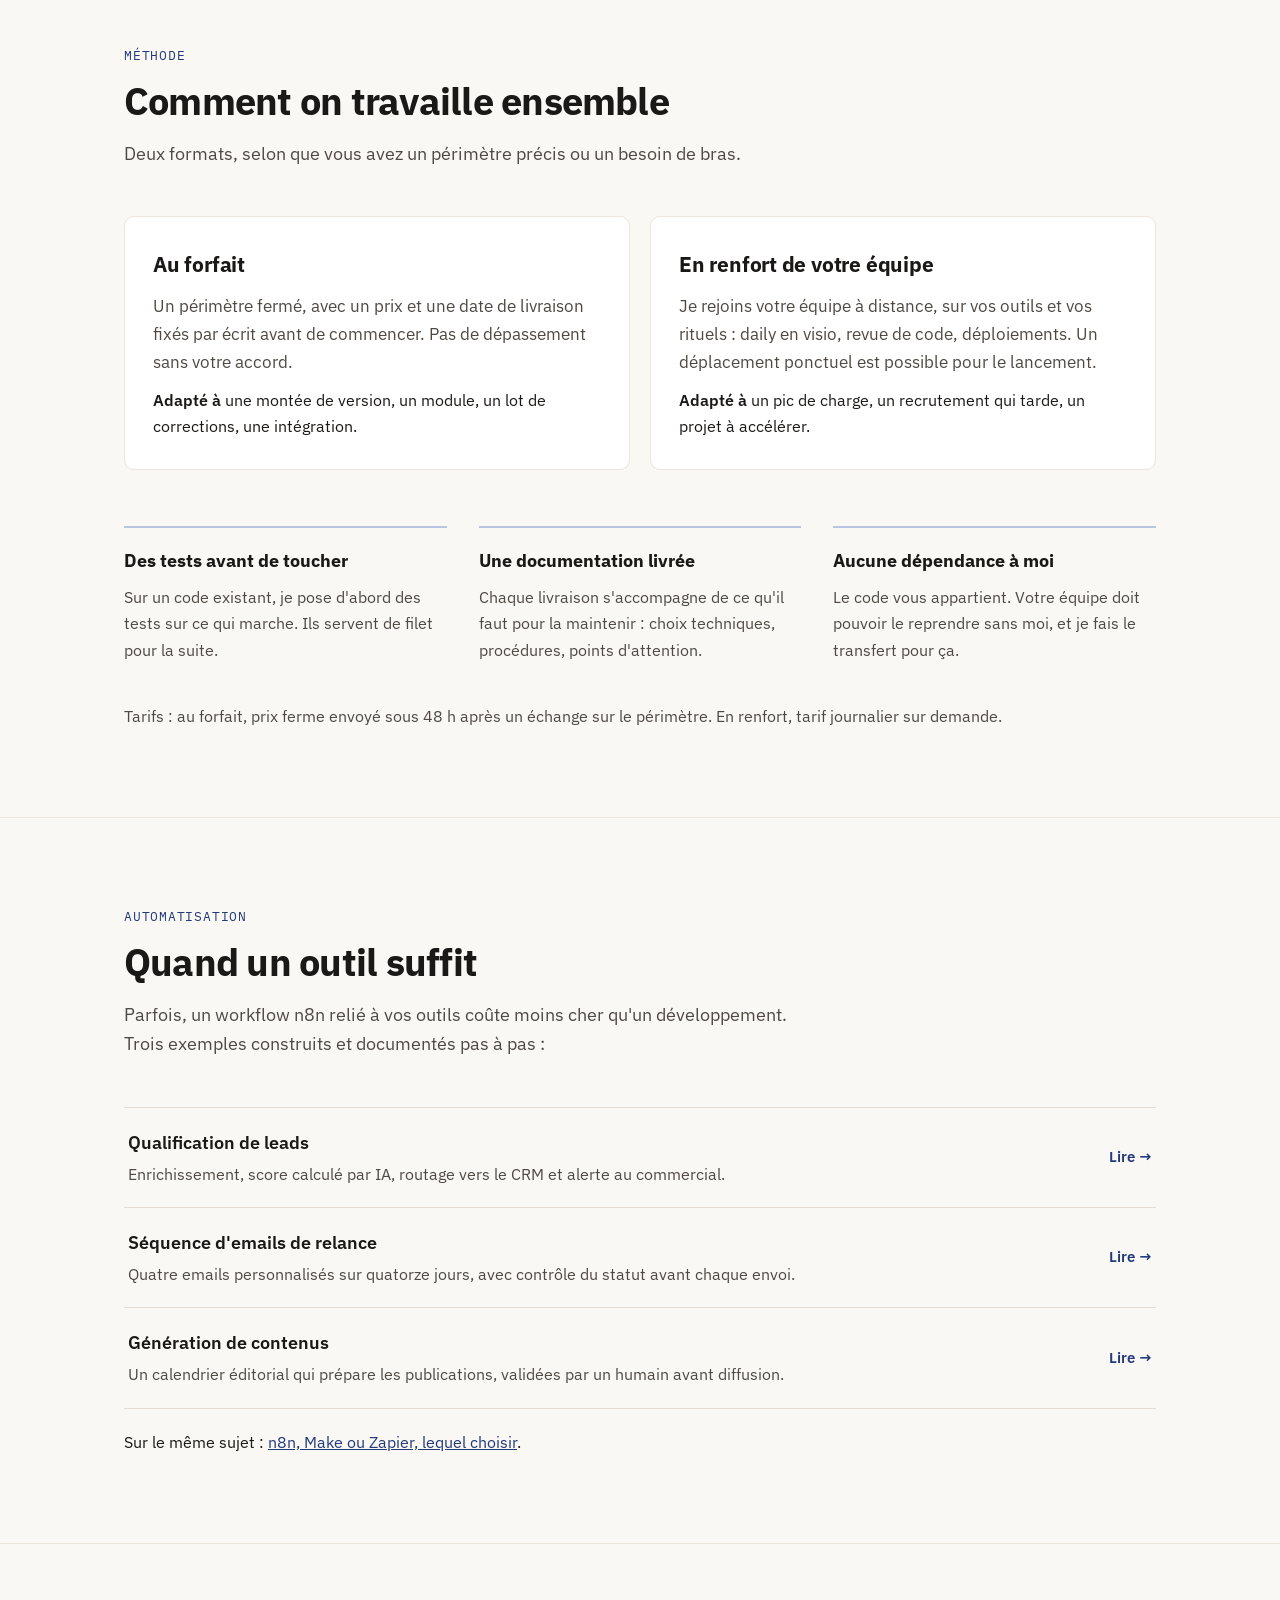
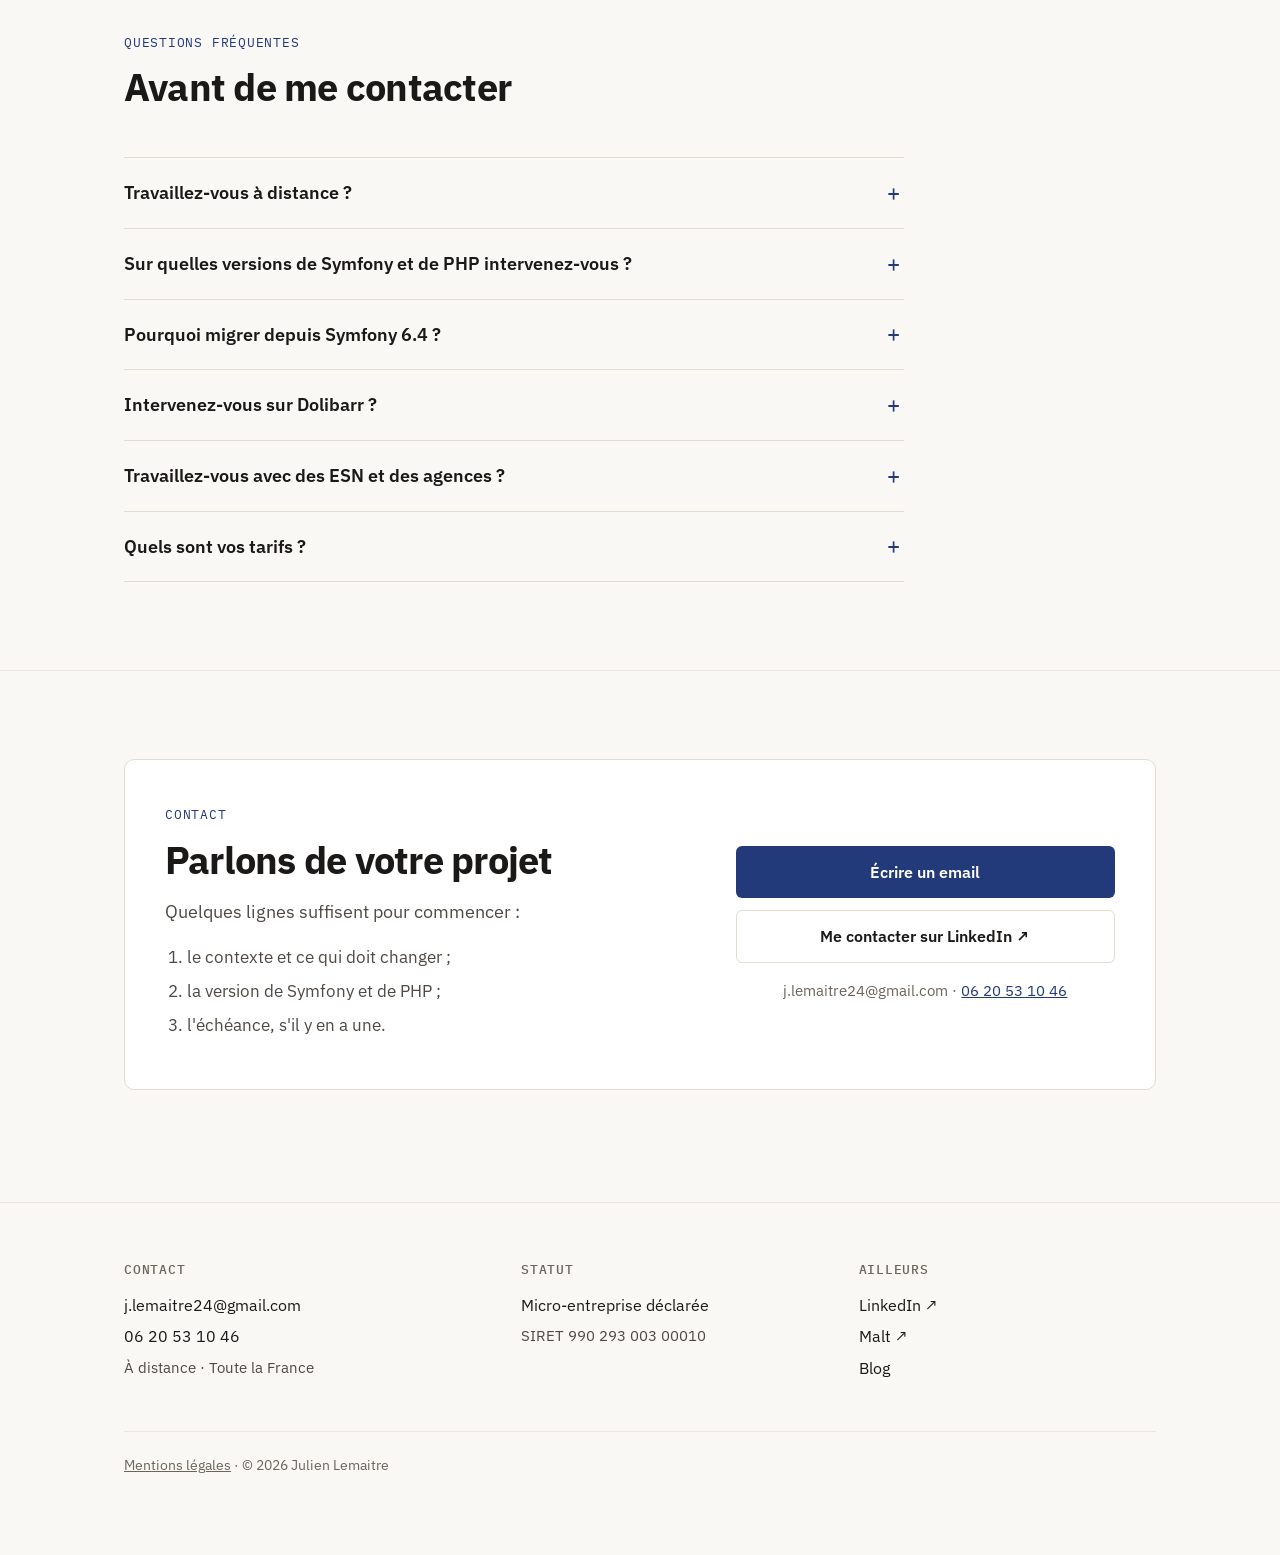
==== commit 57d1a349: "Ajoute la page de migration Symfony 6.4 vers 7.4 et passe le site en IBM Plex Services de l'accueil " ====
--- a/index.html
+++ b/index.html
@@ -37,7 +37,7 @@
 
 <link rel="preconnect" href="https://fonts.googleapis.com" />
 <link rel="preconnect" href="https://fonts.gstatic.com" crossorigin />
-<link href="https://fonts.googleapis.com/css2?family=Inter:wght@400;500;600;700&family=JetBrains+Mono:wght@400;500&display=swap" rel="stylesheet" />
+<link href="https://fonts.googleapis.com/css2?family=IBM+Plex+Sans:wght@400;500;600;700&family=IBM+Plex+Mono:wght@400;500&display=swap" rel="stylesheet" />
 
 <script type="application/ld+json">
 {
@@ -212,8 +212,8 @@
     --accent-line: #b8c4e2;
     --shot-bg:     #10141b;
 
-    --mono: "JetBrains Mono", ui-monospace, SFMono-Regular, Menlo, monospace;
-    --sans: "Inter", ui-sans-serif, system-ui, -apple-system, "Segoe UI", Roboto, sans-serif;
+    --mono: "IBM Plex Mono", ui-monospace, SFMono-Regular, Menlo, monospace;
+    --sans: "IBM Plex Sans", ui-sans-serif, system-ui, -apple-system, "Segoe UI", Roboto, sans-serif;
 
     --container: 1080px;
     --radius: 10px;
@@ -346,16 +346,22 @@
   .section-sub { font-size: 18px; color: var(--fg-muted); margin: 0; }
 
   /* ---------- services ---------- */
-  .services { display: grid; grid-template-columns: repeat(3, 1fr); gap: 20px; }
-  @media (max-width: 900px) { .services { grid-template-columns: 1fr; } }
+  .services { display: flex; flex-direction: column; gap: 16px; }
   .service {
     background: var(--bg-card); border: 1px solid var(--border-soft); border-radius: var(--radius);
-    padding: 30px 28px; display: flex; flex-direction: column;
-  }
-  .service h3 { font-size: 21px; line-height: 1.3; margin: 0 0 12px; letter-spacing: -0.01em; }
-  .service p { margin: 0 0 18px; color: var(--fg-muted); font-size: 16px; }
-  .service ul { margin: auto 0 0; padding: 18px 0 0; border-top: 1px solid var(--border-soft); list-style: none; }
-  .service li { font-size: 15.5px; color: var(--fg); padding-left: 20px; position: relative; margin-bottom: 8px; }
+    padding: 32px 36px;
+    display: grid; grid-template-columns: 1.5fr 1fr; gap: 16px 48px; align-items: start;
+  }
+  .service h3 { font-size: 22px; line-height: 1.3; margin: 0 0 10px; letter-spacing: -0.01em; }
+  .service p { margin: 0; color: var(--fg-muted); font-size: 17px; max-width: 60ch; }
+  .service ul { margin: 0; padding: 4px 0 0 28px; border-left: 1px solid var(--border-soft); list-style: none; }
+  .service li { font-size: 16px; color: var(--fg); padding-left: 20px; position: relative; margin-bottom: 10px; }
+  .service li:last-child { margin-bottom: 0; }
+  .service .service-more { margin-top: 14px; font-size: 16px; font-weight: 600; }
+  @media (max-width: 820px) {
+    .service { grid-template-columns: 1fr; padding: 26px 22px; }
+    .service ul { border-left: 0; border-top: 1px solid var(--border-soft); padding: 18px 0 0; }
+  }
   .service li::before {
     content: ""; position: absolute; left: 0; top: 0.72em;
     width: 8px; height: 2px; background: var(--accent);
@@ -552,6 +558,7 @@
     </div>
     <div class="services">
       <article class="service">
+        <div>
         <h3>Montée de version Symfony et PHP</h3>
         <p>
           Votre application tourne sur une version qui n'est plus maintenue, ou qui ne le sera
@@ -559,6 +566,8 @@
           après novembre 2027. Je fais l'état des lieux, je chiffre la migration lot par lot,
           puis je la mène.
         </p>
+        <p class="service-more"><a href="/montee-de-version-symfony">Méthode et calendrier de migration →</a></p>
+        </div>
         <ul>
           <li>Audit des dépendances et du code déprécié</li>
           <li>Plan de migration chiffré et priorisé</li>
@@ -566,12 +575,14 @@
         </ul>
       </article>
       <article class="service">
+        <div>
         <h3>Reprise de code existant</h3>
         <p>
           Un module que personne n'ose toucher, un backlog de bugs, une application dont
           l'auteur est parti. Je lis le code, je le couvre de tests, puis je le corrige
           et je le fais évoluer.
         </p>
+        </div>
         <ul>
           <li>Cartographie du code et des risques</li>
           <li>Tests avant toute modification</li>
@@ -579,11 +590,13 @@
         </ul>
       </article>
       <article class="service">
+        <div>
         <h3>Intégrations API et automatisation</h3>
         <p>
           Faire dialoguer votre application avec un ERP, un CRM, un outil de paiement ou un
           service tiers, et supprimer les ressaisies entre logiciels.
         </p>
+        </div>
         <ul>
           <li>API REST, webhooks, files de messages</li>
           <li>Imports et synchronisations avec reprise sur erreur</li>
@@ -825,7 +838,7 @@
       </details>
       <details>
         <summary>Pourquoi migrer depuis Symfony 6.4 ?</summary>
-        <p>Symfony 6.4 est une version LTS dont les correctifs de sécurité s'arrêtent en novembre 2027. La LTS suivante, Symfony 7.4, est maintenue jusqu'en novembre 2029. Mieux vaut planifier la migration avant l'échéance que dans l'urgence.</p>
+        <p>Symfony 6.4 est une version LTS dont les correctifs de sécurité s'arrêtent en novembre 2027. La LTS suivante, Symfony 7.4, est maintenue jusqu'en novembre 2029. Mieux vaut planifier la migration avant l'échéance que dans l'urgence. <a href="/montee-de-version-symfony">Voir la méthode de migration</a>.</p>
       </details>
       <details>
         <summary>Intervenez-vous sur Dolibarr ?</summary>
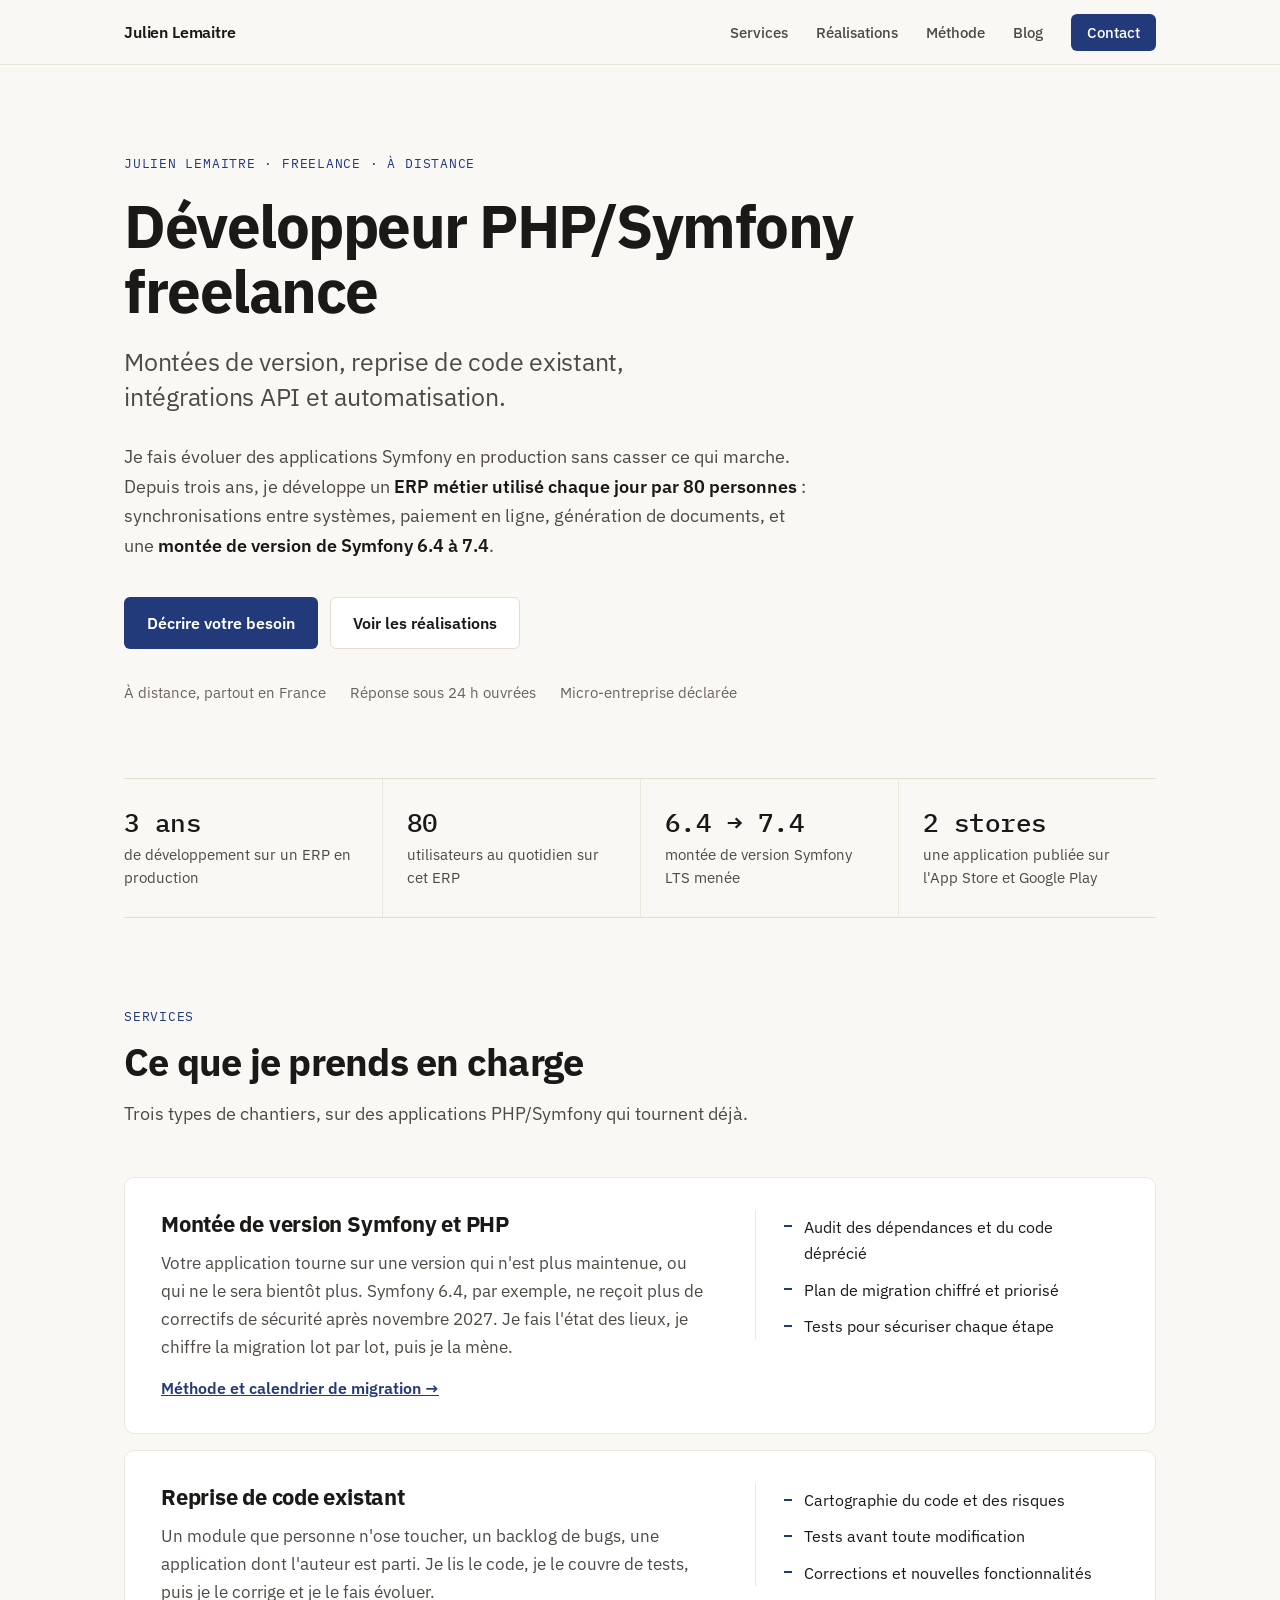
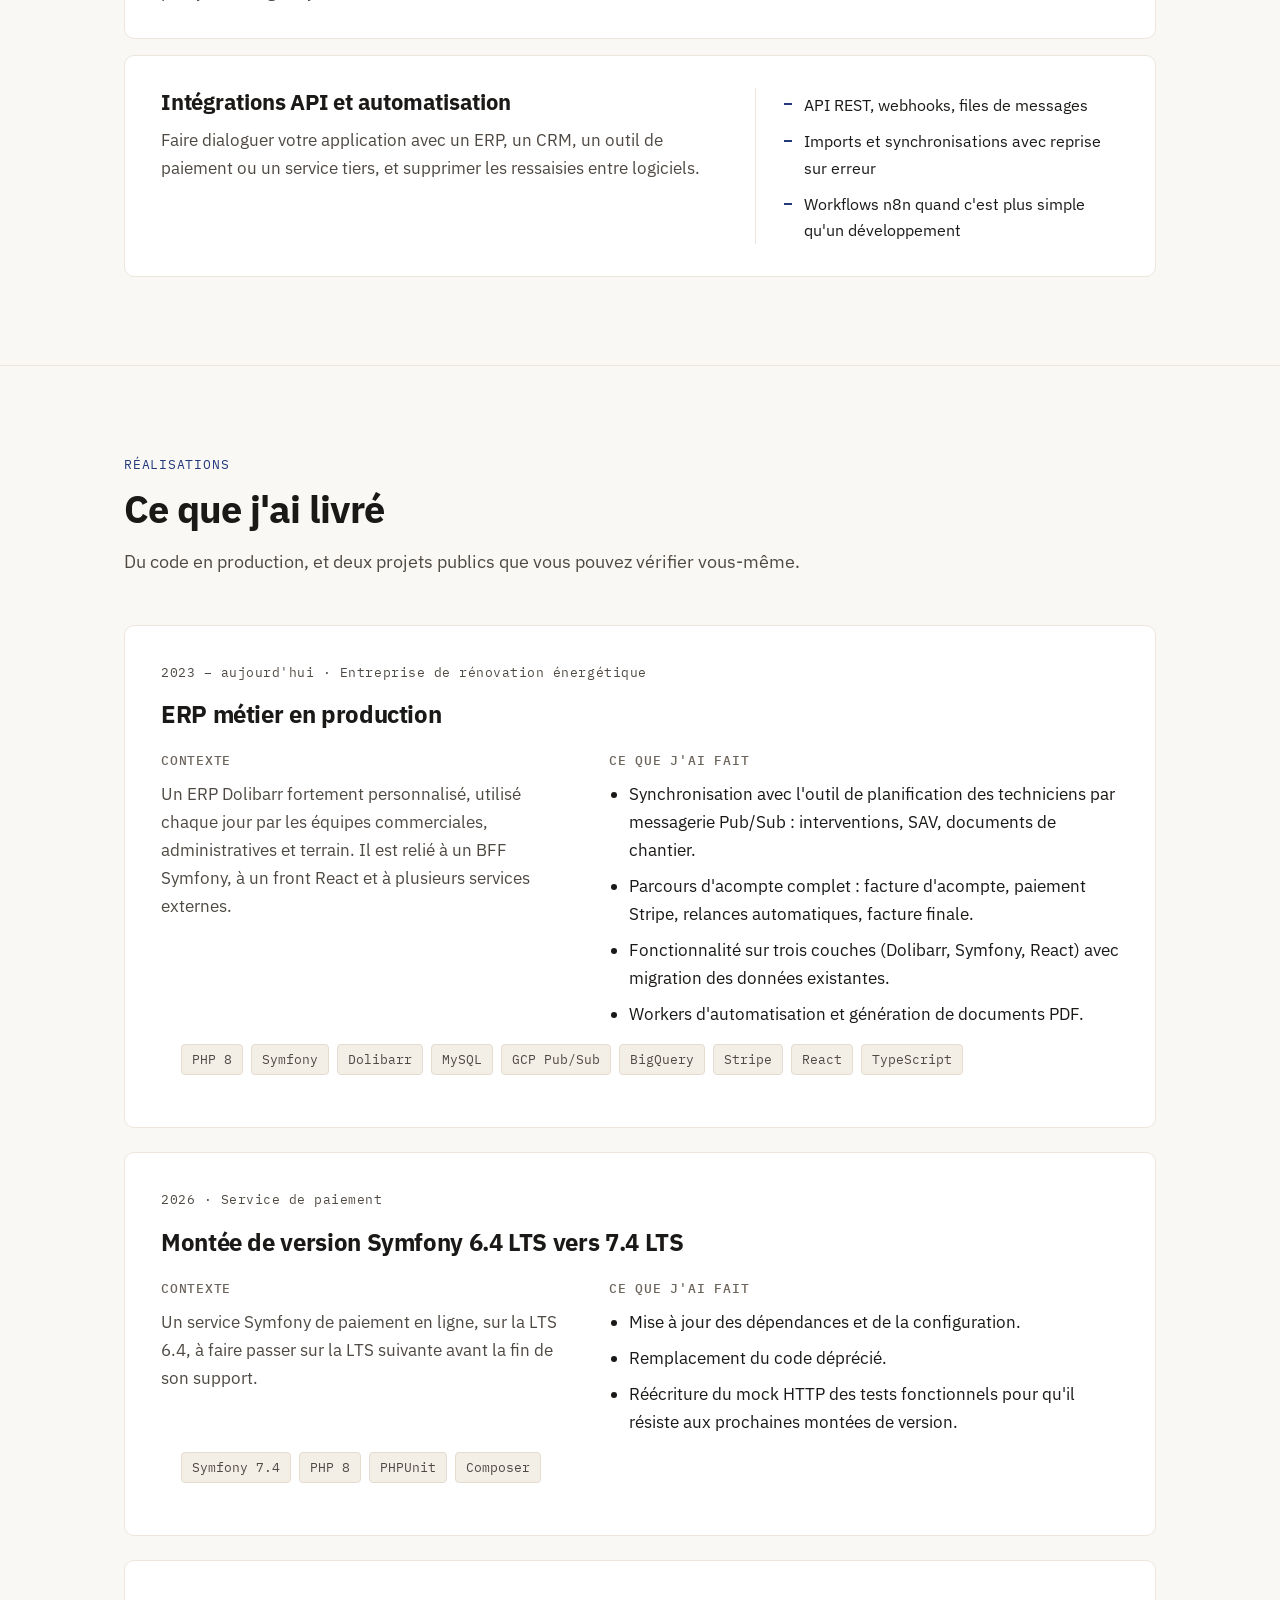
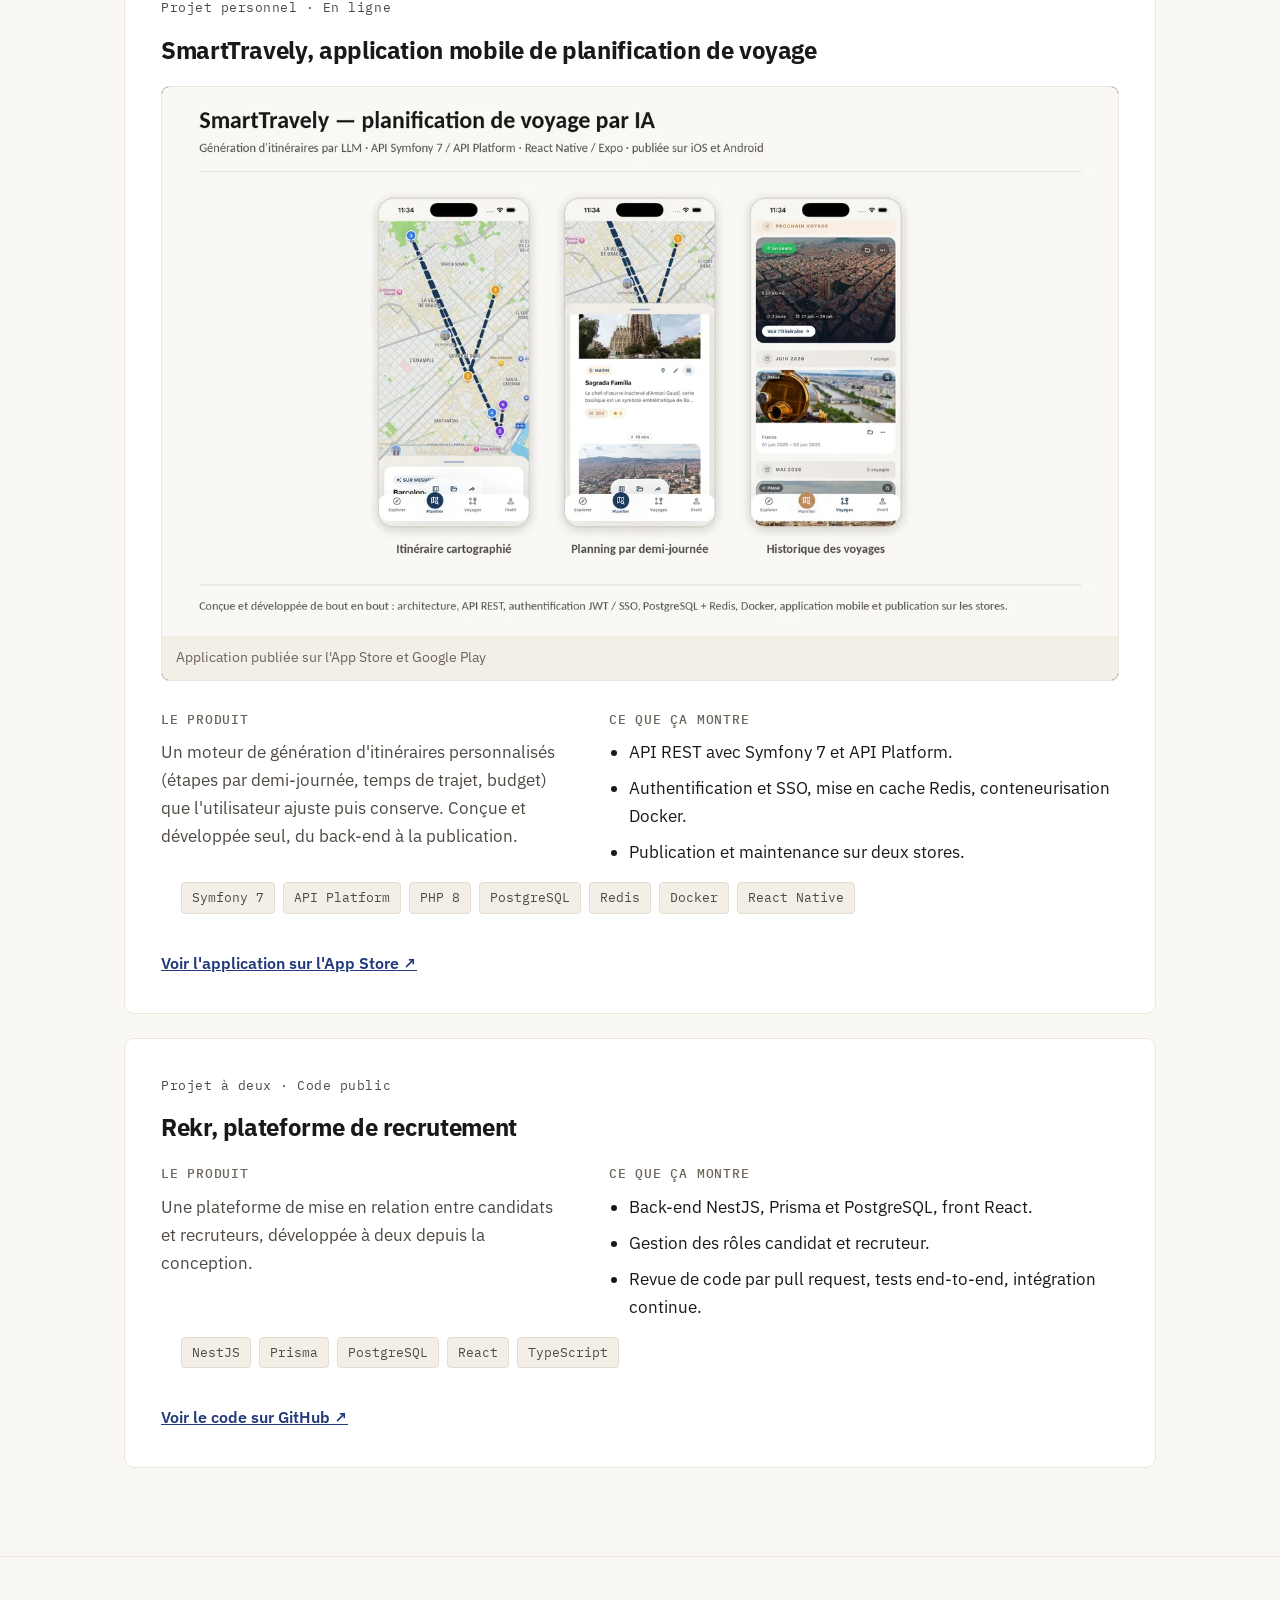
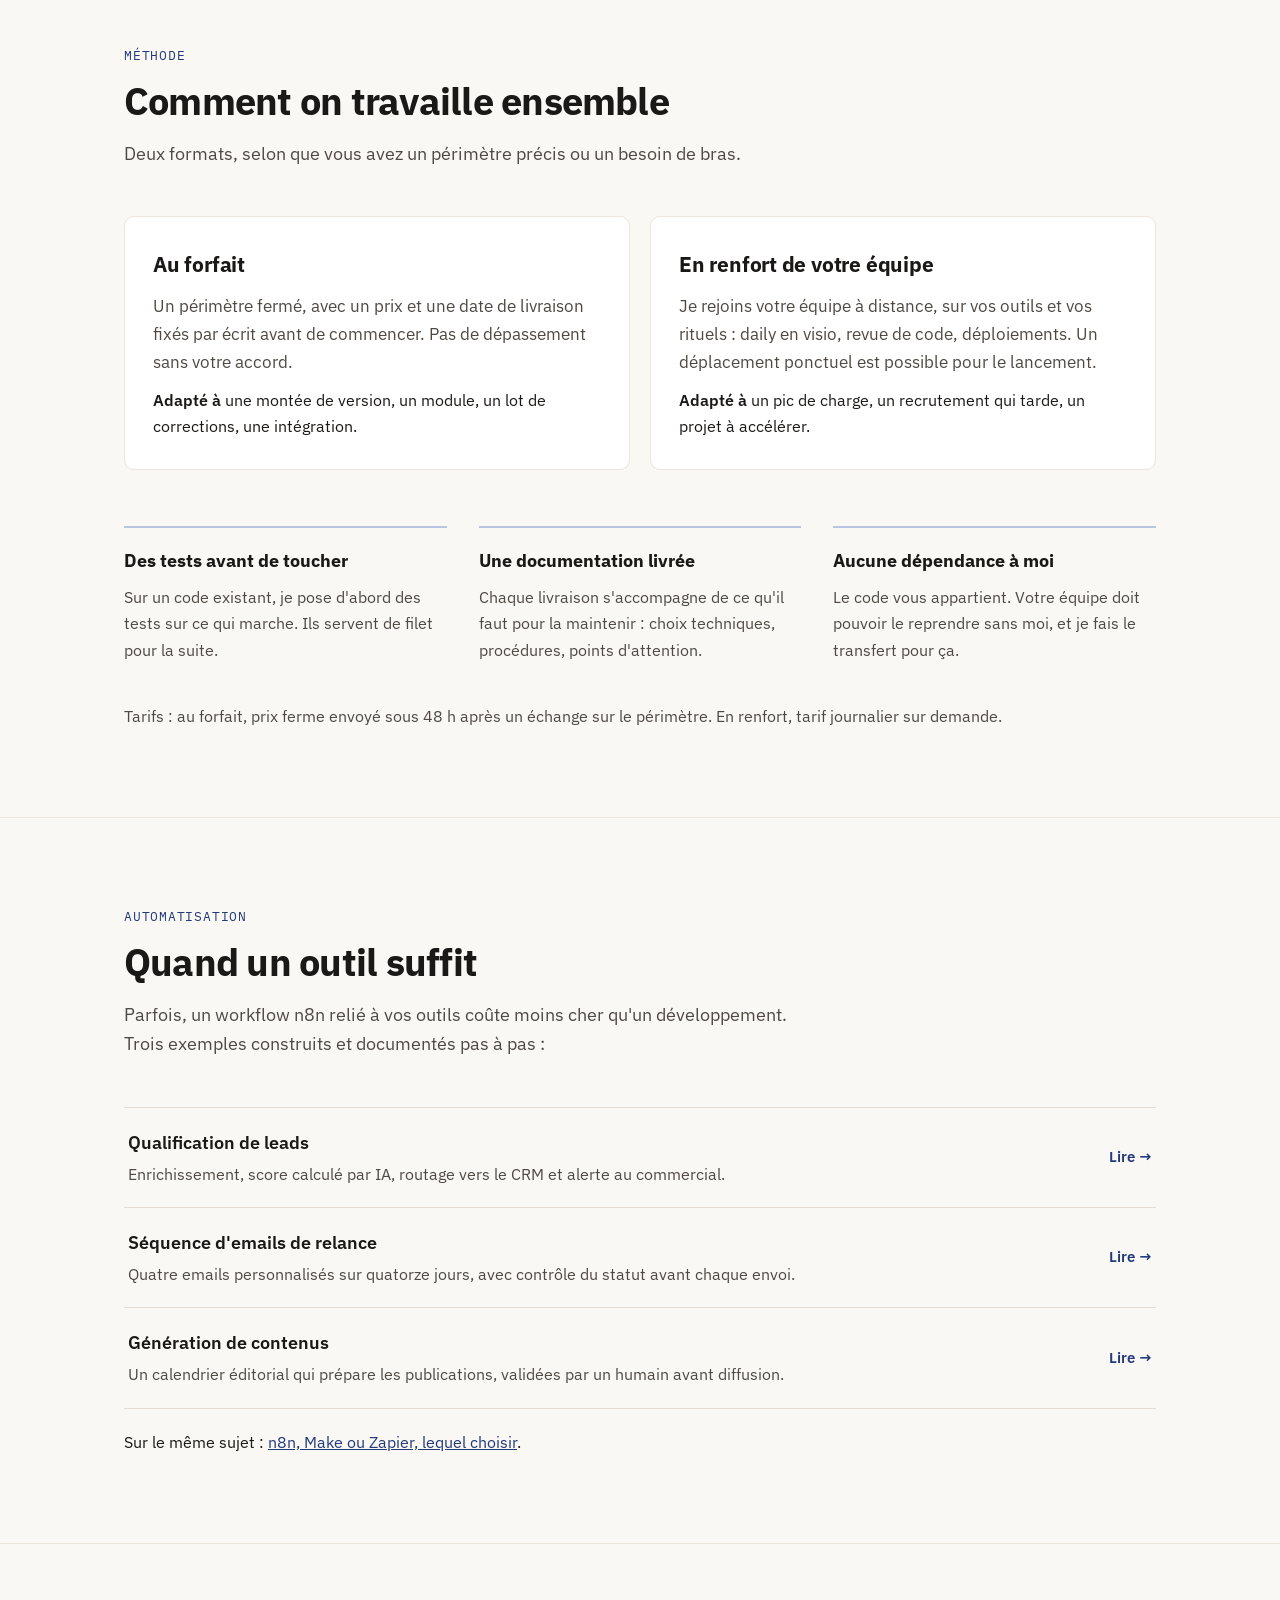
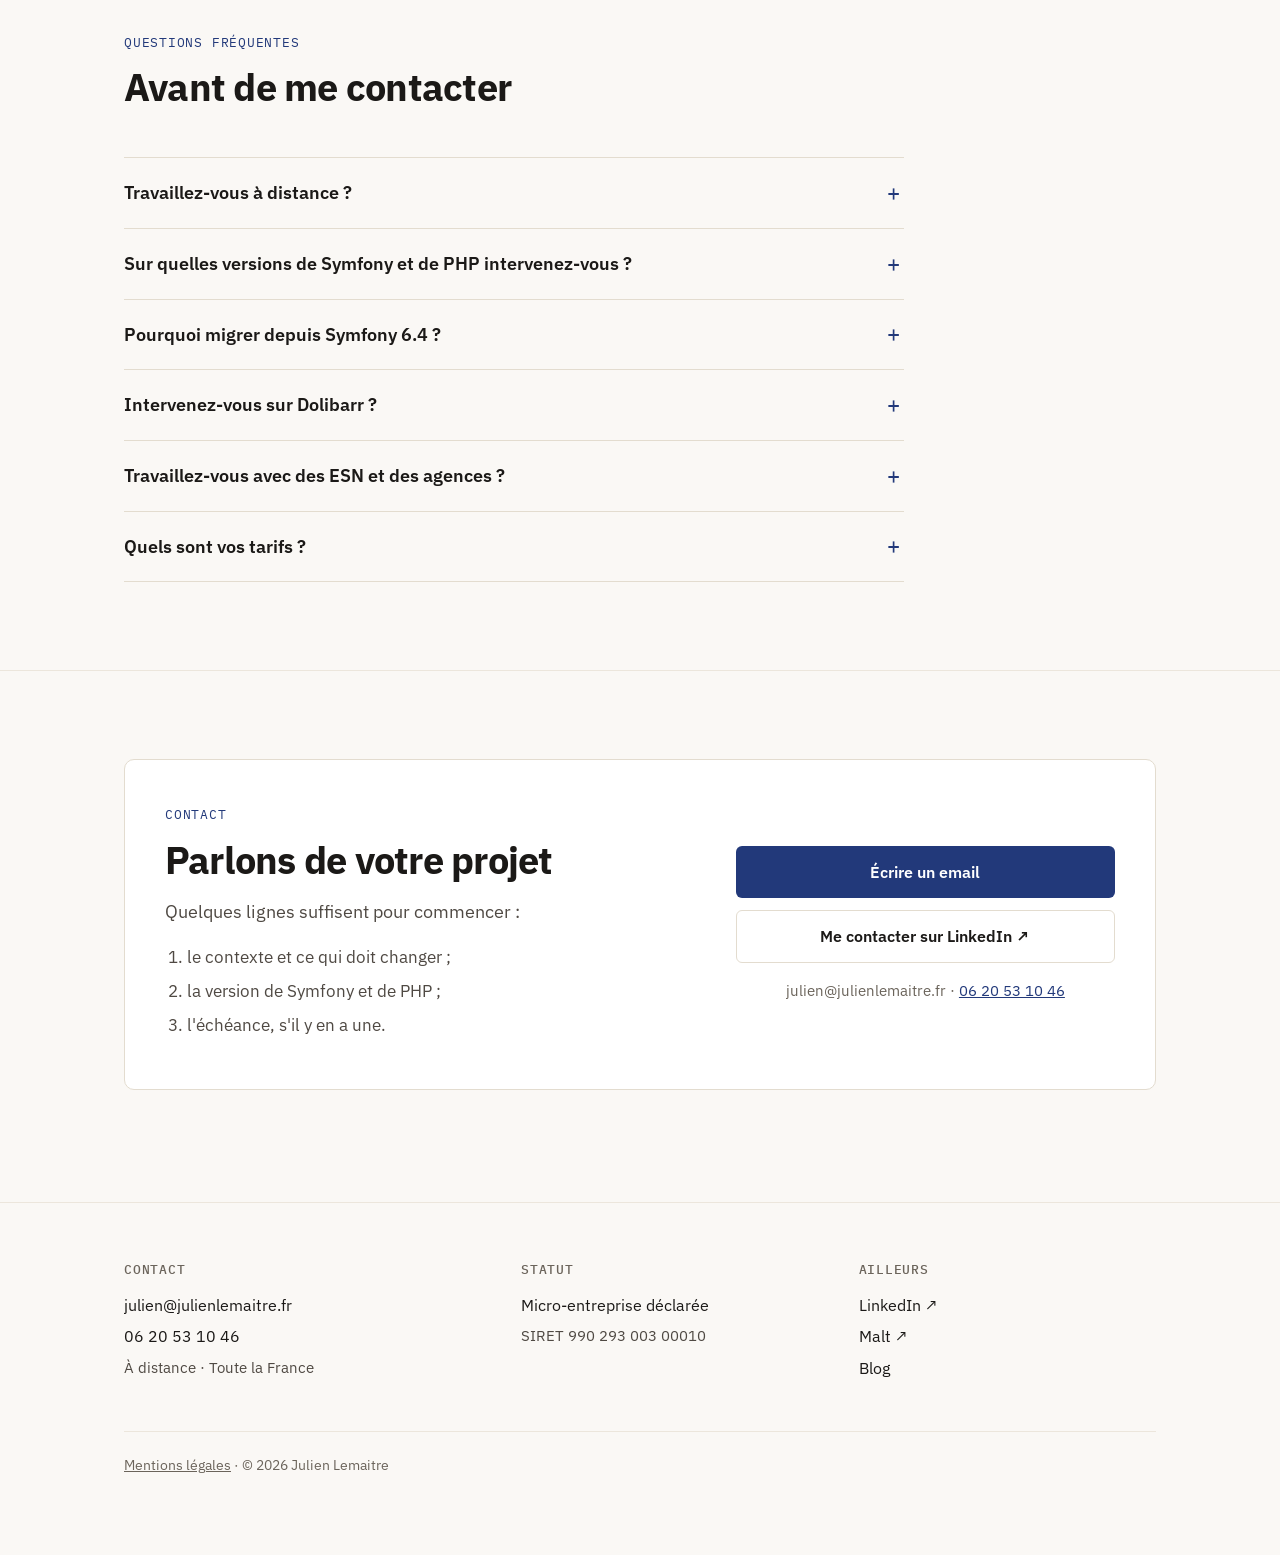
==== commit e2e2b460: "Contact : adresse pro julien@julienlemaitre.fr partout - Remplace j.lemaitre24@gmail.com dans l'accu" ====
--- a/index.html
+++ b/index.html
@@ -54,7 +54,7 @@
       "alumniOf": {"@type": "EducationalOrganization", "name": "M2i Formation"},
       "url": "https://julienlemaitre.fr/",
       "telephone": "+33620531046",
-      "email": "j.lemaitre24@gmail.com",
+      "email": "julien@julienlemaitre.fr",
       "address": {
         "@type": "PostalAddress",
         "addressLocality": "Lyon",
@@ -98,7 +98,7 @@
       "description": "Développement back-end PHP/Symfony en freelance : montée de version, reprise de code existant, intégrations API et automatisation, au forfait ou en renfort d'équipe.",
       "url": "https://julienlemaitre.fr/",
       "telephone": "+33620531046",
-      "email": "j.lemaitre24@gmail.com",
+      "email": "julien@julienlemaitre.fr",
       "founder": {"@id": "https://julienlemaitre.fr/#person"},
       "address": {
         "@type": "PostalAddress",
@@ -870,9 +870,9 @@
         </ol>
       </div>
       <div class="contact-actions">
-        <a class="btn btn-primary" data-umami-event="contact-cta" href="mailto:j.lemaitre24@gmail.com?subject=Projet%20PHP%2FSymfony">Écrire un email</a>
+        <a class="btn btn-primary" data-umami-event="contact-cta" href="mailto:julien@julienlemaitre.fr?subject=Projet%20PHP%2FSymfony">Écrire un email</a>
         <a class="btn btn-ghost" data-umami-event="linkedin-contact" href="https://www.linkedin.com/in/julienltm" target="_blank" rel="noopener">Me contacter sur LinkedIn ↗</a>
-        <p class="small">j.lemaitre24@gmail.com · <a href="tel:+33620531046" data-umami-event="phone-contact">06 20 53 10 46</a></p>
+        <p class="small">julien@julienlemaitre.fr · <a href="tel:+33620531046" data-umami-event="phone-contact">06 20 53 10 46</a></p>
       </div>
     </div>
   </div>
@@ -885,7 +885,7 @@
     <div class="foot-grid">
       <div class="foot-col">
         <h2>Contact</h2>
-        <p><a href="mailto:j.lemaitre24@gmail.com" data-umami-event="mail-footer">j.lemaitre24@gmail.com</a></p>
+        <p><a href="mailto:julien@julienlemaitre.fr" data-umami-event="mail-footer">julien@julienlemaitre.fr</a></p>
         <p><a href="tel:+33620531046" data-umami-event="phone-footer">06 20 53 10 46</a></p>
         <p class="sub">À distance · Toute la France</p>
       </div>
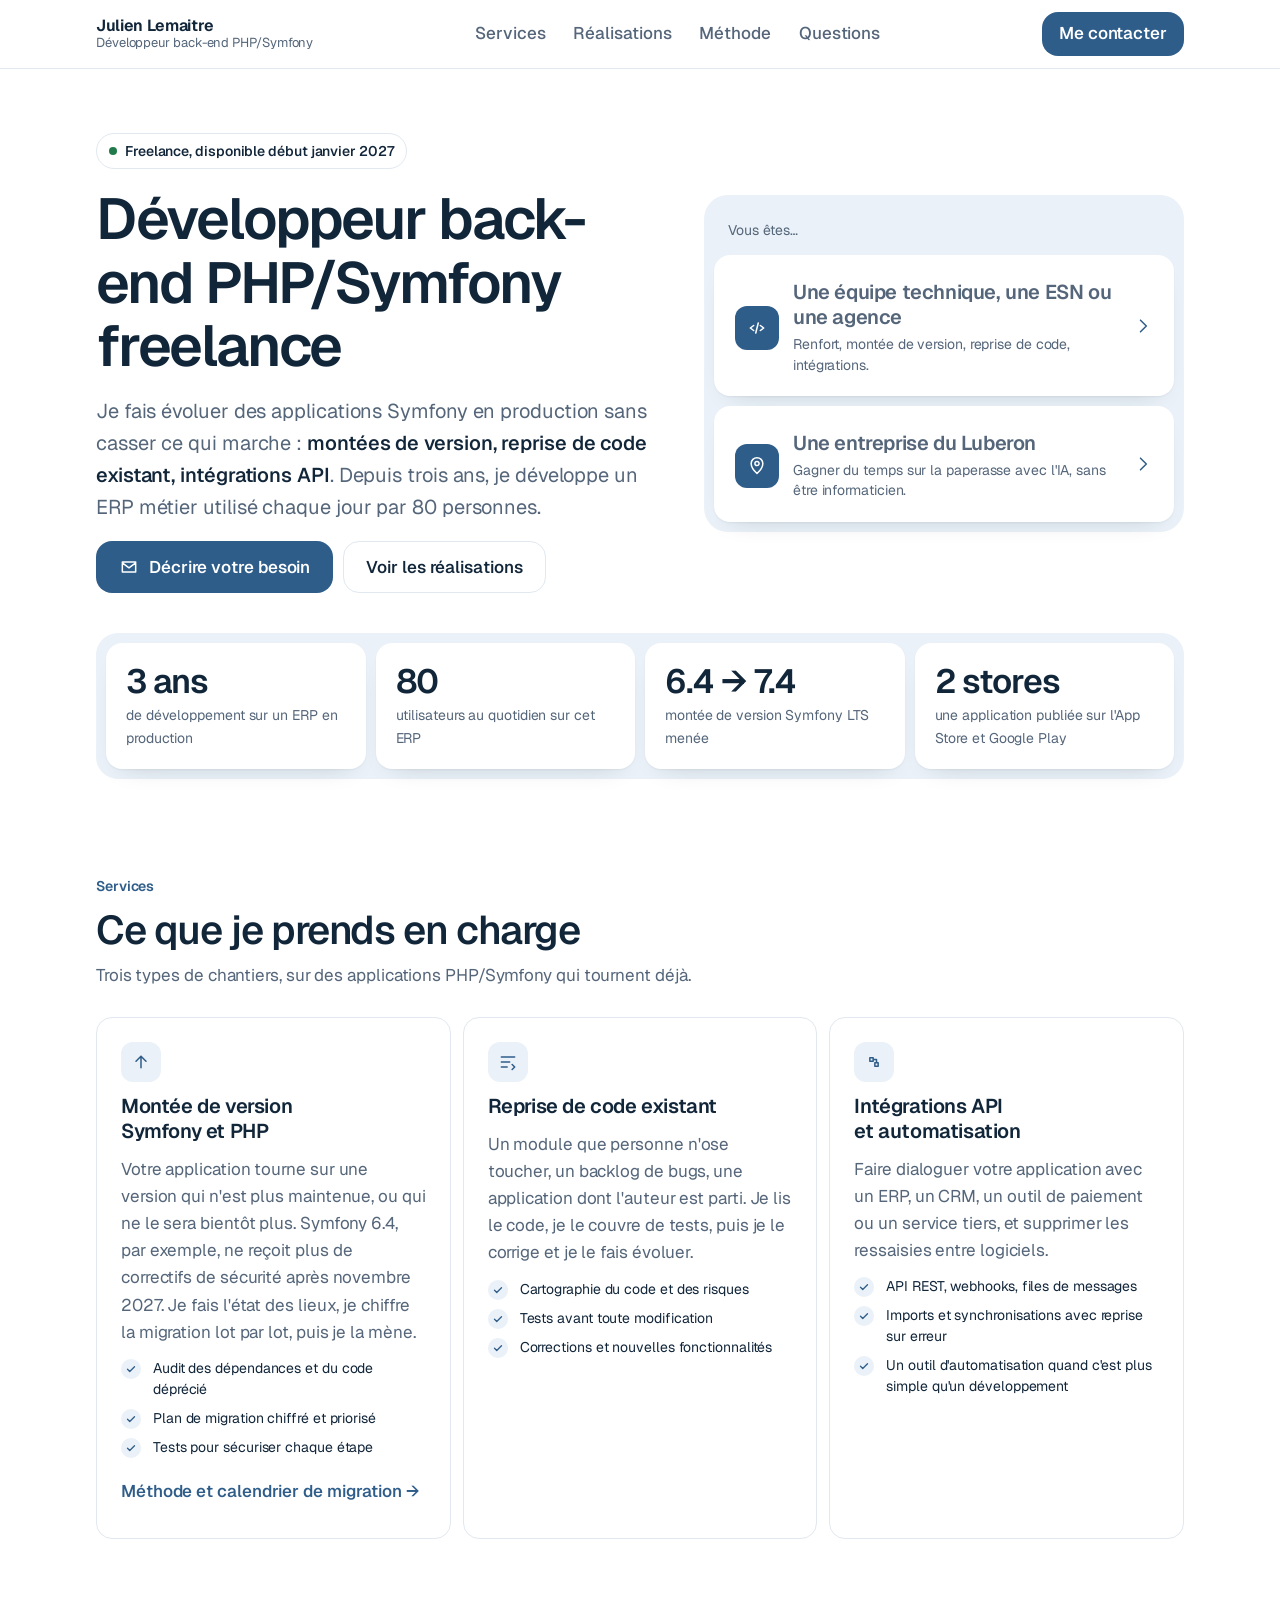
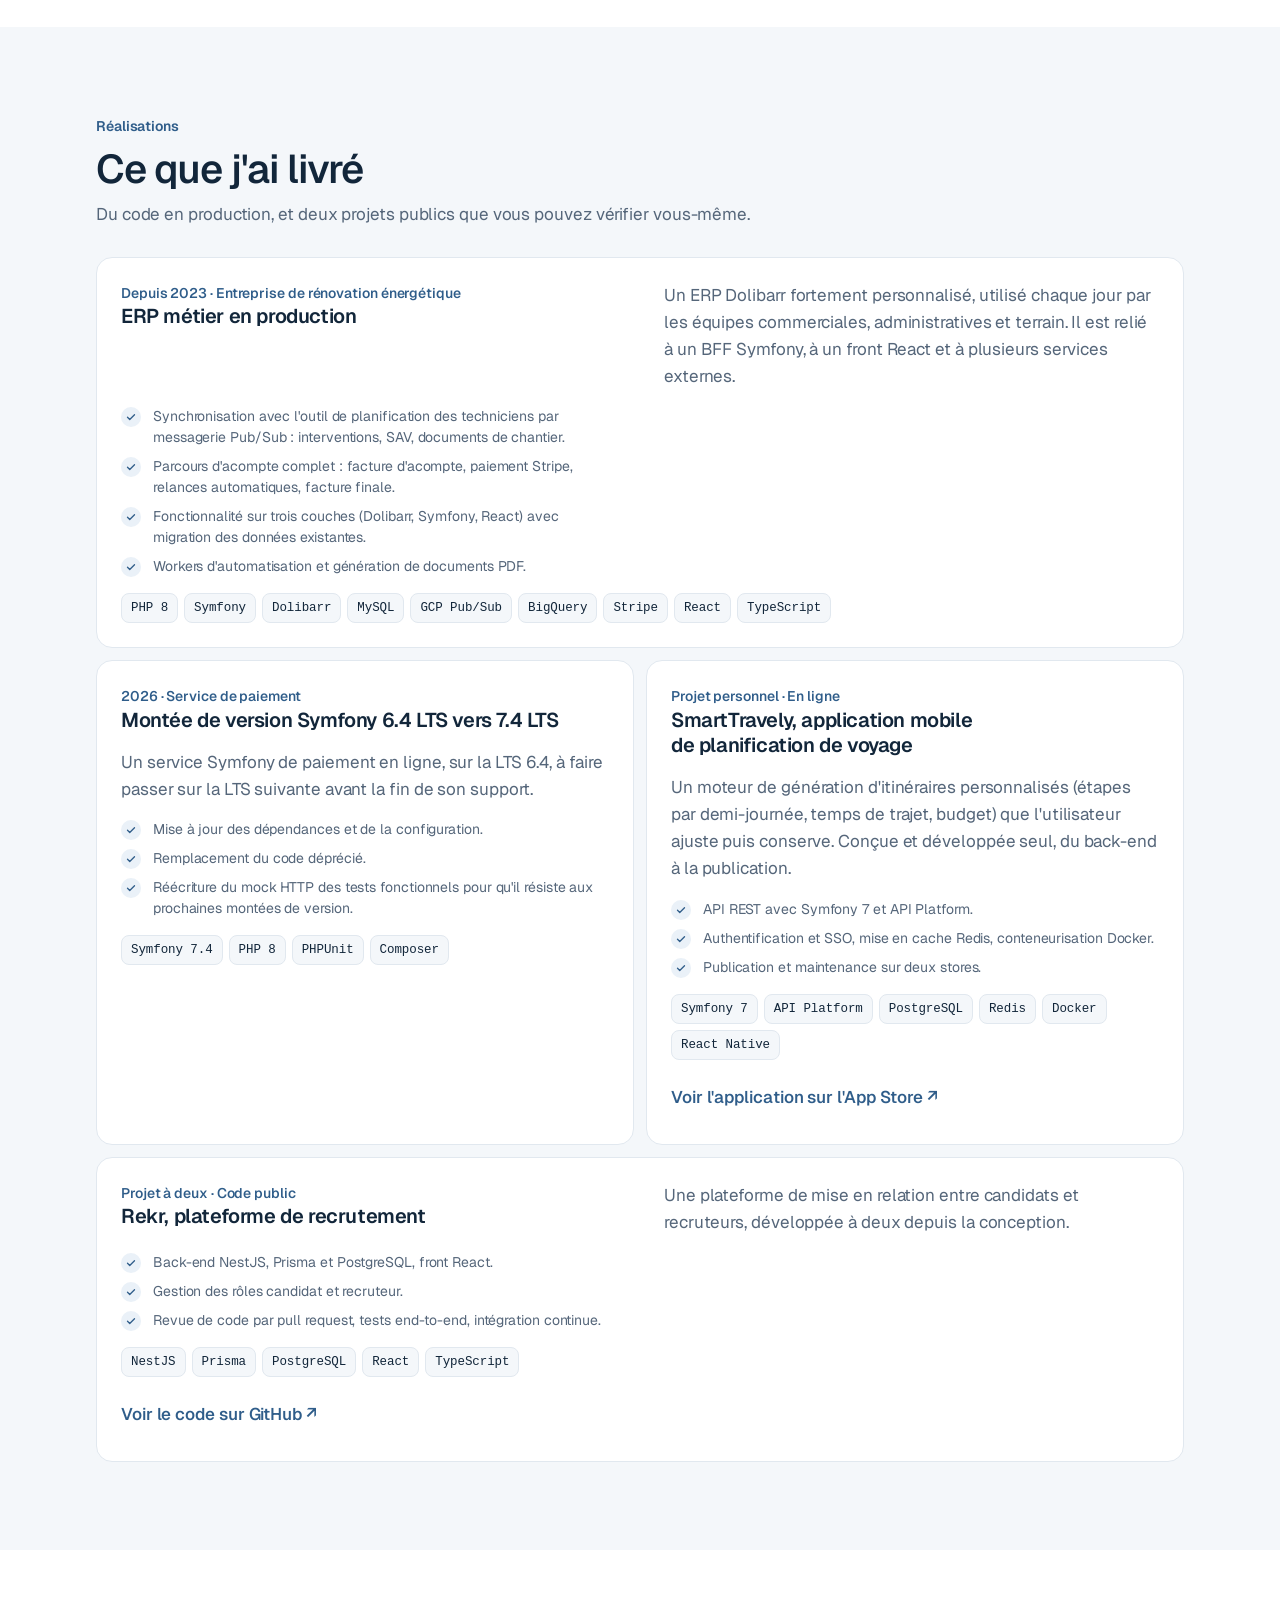
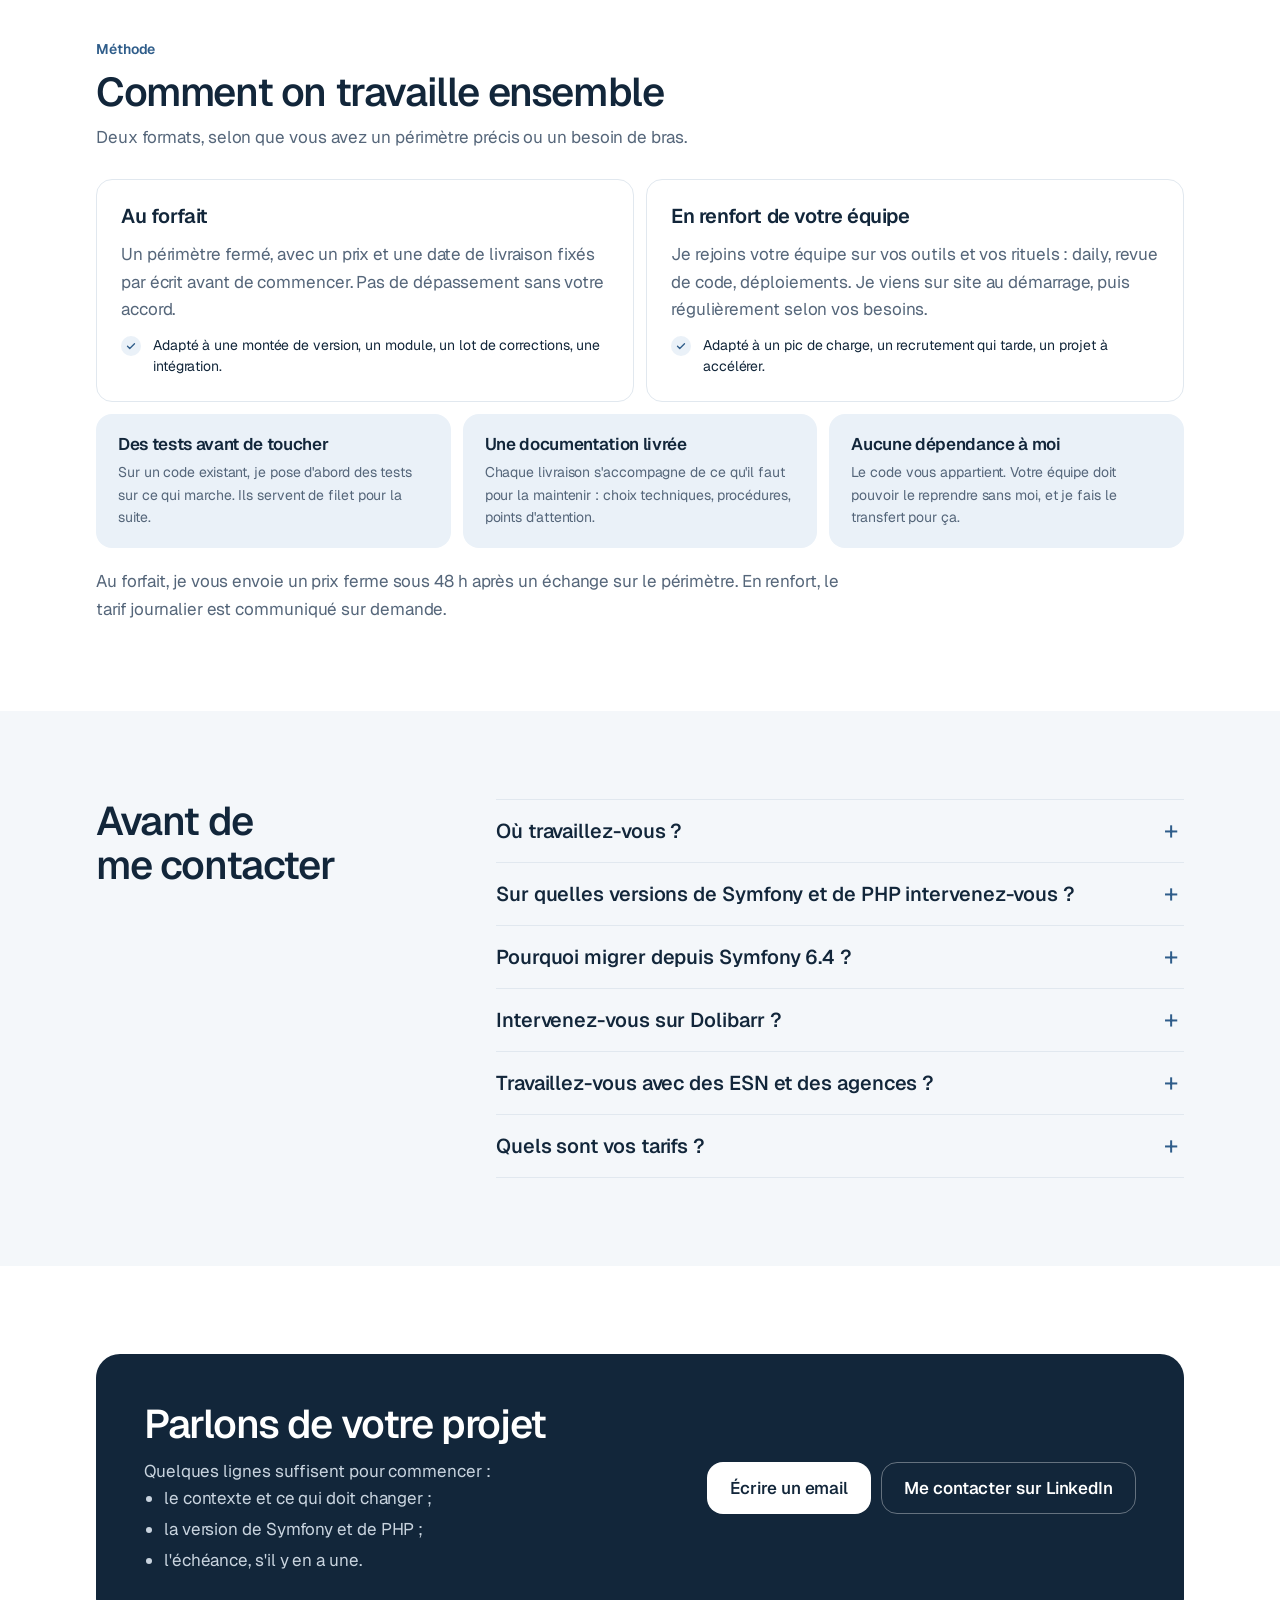
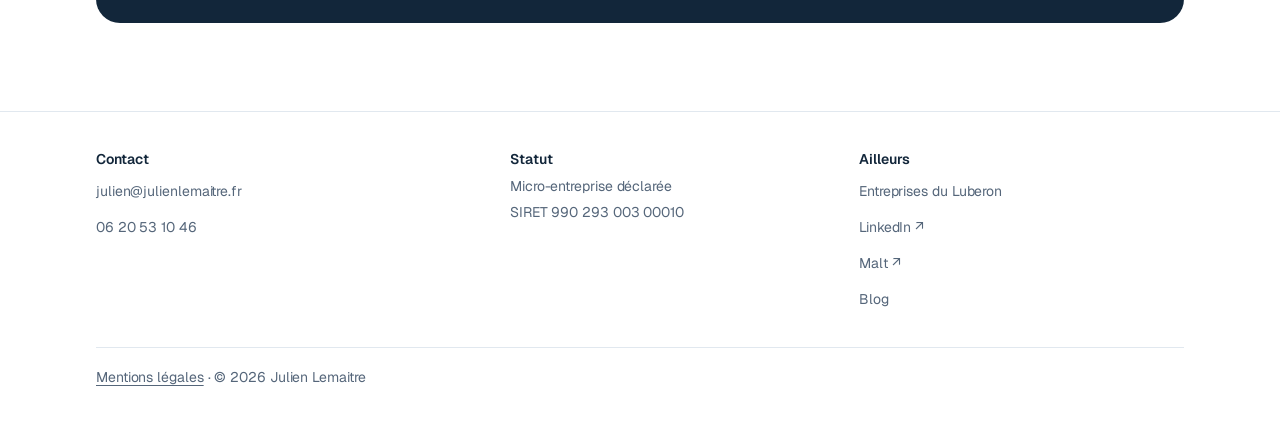
==== commit bd355fc7: "Refait la page d'accueil dans le style de la page Luberon, avec un aiguillage vers les deux offres" ====
--- a/index.html
+++ b/index.html
@@ -4,11 +4,11 @@
 <meta charset="utf-8" />
 <meta name="viewport" content="width=device-width, initial-scale=1" />
 
-<title>Développeur PHP/Symfony freelance : montées de version, intégrations API | Julien Lemaitre</title>
-<meta name="description" content="Développeur back-end PHP/Symfony freelance, à distance. Montée de version Symfony (6.4 vers 7.4), reprise de code existant, intégrations API et automatisation. 3 ans sur un ERP en production." />
+<title>Développeur PHP/Symfony freelance | Julien Lemaitre</title>
+<meta name="description" content="Développeur back-end PHP/Symfony freelance : montée de version Symfony 6.4 vers 7.4, reprise de code existant, intégrations API. 3 ans sur un ERP en production." />
 <meta name="author" content="Julien Lemaitre" />
 <meta name="robots" content="index, follow, max-image-preview:large, max-snippet:-1" />
-<meta name="theme-color" content="#faf8f5" />
+<meta name="theme-color" content="#ffffff" />
 
 <link rel="canonical" href="https://julienlemaitre.fr/" />
 <link rel="alternate" hreflang="fr" href="https://julienlemaitre.fr/" />
@@ -23,7 +23,7 @@
 <meta property="og:locale" content="fr_FR" />
 <meta property="og:site_name" content="Julien Lemaitre" />
 <meta property="og:title" content="Julien Lemaitre, développeur PHP/Symfony freelance" />
-<meta property="og:description" content="Montées de version Symfony, reprise de code existant, intégrations API et automatisation. À distance, partout en France." />
+<meta property="og:description" content="Montées de version Symfony, reprise de code existant, intégrations API et automatisation. Partout en France." />
 <meta property="og:url" content="https://julienlemaitre.fr/" />
 <meta property="og:image" content="https://julienlemaitre.fr/assets/og-image.png" />
 <meta property="og:image:width" content="1200" />
@@ -32,12 +32,12 @@
 
 <meta name="twitter:card" content="summary_large_image" />
 <meta name="twitter:title" content="Julien Lemaitre, développeur PHP/Symfony freelance" />
-<meta name="twitter:description" content="Montées de version Symfony, reprise de code existant, intégrations API et automatisation. À distance, partout en France." />
+<meta name="twitter:description" content="Montées de version Symfony, reprise de code existant, intégrations API et automatisation. Partout en France." />
 <meta name="twitter:image" content="https://julienlemaitre.fr/assets/og-image.png" />
 
 <link rel="preconnect" href="https://fonts.googleapis.com" />
 <link rel="preconnect" href="https://fonts.gstatic.com" crossorigin />
-<link href="https://fonts.googleapis.com/css2?family=IBM+Plex+Sans:wght@400;500;600;700&family=IBM+Plex+Mono:wght@400;500&display=swap" rel="stylesheet" />
+<link href="https://fonts.googleapis.com/css2?family=Geist:wght@400..700\&display=swap" rel="stylesheet" />
 
 <script type="application/ld+json">
 {
@@ -141,8 +141,8 @@
             "@type": "Offer",
             "itemOffered": {
               "@type": "Service",
-              "name": "Renfort d'équipe à distance",
-              "description": "Intégration à une équipe de développement existante, à distance, sur ses outils et ses rituels."
+              "name": "Renfort d'équipe",
+              "description": "Intégration à une équipe de développement existante, sur ses outils et ses rituels, avec des passages réguliers sur site."
             }
           }
         ]
@@ -162,8 +162,8 @@
       "mainEntity": [
         {
           "@type": "Question",
-          "name": "Travaillez-vous à distance ?",
-          "acceptedAnswer": {"@type": "Answer", "text": "Oui, partout en France. Un déplacement ponctuel est possible, par exemple pour le lancement d'un projet."}
+          "name": "Où travaillez-vous ?",
+          "acceptedAnswer": {"@type": "Answer", "text": "Partout en France. Je travaille à distance et je viens sur site au démarrage, puis régulièrement selon vos besoins, en voiture ou en train. Je suis basé dans le Vaucluse."}
         },
         {
           "@type": "Question",
@@ -196,708 +196,462 @@
 }
 </script>
 
+
 <style>
   :root {
-    --bg:          #faf8f5;
-    --bg-elev:     #f3efe7;
-    --bg-card:     #ffffff;
-    --border:      #e3dccf;
-    --border-soft: #ece6dc;
-    --fg:          #1b1917;
-    --fg-muted:    #4f4943;
-    --fg-dim:      #6b645b;
-    --accent:      #22397a;
-    --accent-hover:#2e4a99;
-    --accent-soft: #e6ebf6;
-    --accent-line: #b8c4e2;
-    --shot-bg:     #10141b;
-
-    --mono: "IBM Plex Mono", ui-monospace, SFMono-Regular, Menlo, monospace;
-    --sans: "IBM Plex Sans", ui-sans-serif, system-ui, -apple-system, "Segoe UI", Roboto, sans-serif;
-
-    --container: 1080px;
-    --radius: 10px;
-  }
-
-  * { box-sizing: border-box; }
-  html, body { margin: 0; padding: 0; }
-  html { -webkit-text-size-adjust: 100%; scroll-behavior: smooth; scroll-padding-top: 80px; }
+    --bg: #ffffff;
+    --bg-alt: #f4f7fa;
+    --ink: #12263a;
+    --muted: #55667a;
+    --line: #e1e8ef;
+    --brand: #2f5d8a;
+    --brand-strong: #234a70;
+    --brand-soft: #eaf1f8;
+    --on-brand: #ffffff;
+    --font: 'Geist', system-ui, -apple-system, 'Segoe UI', sans-serif;
+    --mono: ui-monospace, SFMono-Regular, Menlo, monospace;
+    --step--1: 0.875rem;
+    --step-0: 1.0625rem;
+    --step-1: 1.25rem;
+    --step-3: clamp(1.75rem, 1.3rem + 2vw, 2.5rem);
+    --step-4: clamp(2.1rem, 1.4rem + 3.4vw, 3.6rem);
+    --radius: 16px;
+    --gutter: max(16px, env(safe-area-inset-left, 0px));
+    --gutter-r: max(16px, env(safe-area-inset-right, 0px));
+    --header-h: 68px;
+    color-scheme: light;
+  }
+
+  *, *::before, *::after { box-sizing: border-box; }
+  html { -webkit-text-size-adjust: 100%; scroll-behavior: smooth; }
   body {
-    background: var(--bg);
-    color: var(--fg);
-    font-family: var(--sans);
-    font-size: 17px;
-    line-height: 1.65;
-    -webkit-font-smoothing: antialiased;
-    -moz-osx-font-smoothing: grayscale;
-  }
-  a { color: var(--accent); }
-  a:hover { color: var(--accent-hover); }
-  ::selection { background: var(--accent-soft); color: var(--fg); }
-  :focus-visible { outline: 3px solid var(--accent); outline-offset: 3px; border-radius: 4px; }
-  img { max-width: 100%; height: auto; }
-
-  .container { max-width: var(--container); margin: 0 auto; padding: 0 24px; }
-
-  .skip-link {
-    position: absolute; left: 16px; top: -48px;
-    background: var(--accent); color: #fff; padding: 10px 16px;
-    border-radius: 6px; text-decoration: none; font-weight: 600; z-index: 100;
-  }
+    margin: 0; background: var(--bg); color: var(--ink);
+    font-family: var(--font); font-size: var(--step-0); line-height: 1.6;
+    letter-spacing: -0.005em; -webkit-font-smoothing: antialiased;
+  }
+  ::selection { background: var(--brand); color: var(--on-brand); }
+  a { color: var(--brand); text-underline-offset: 3px; }
+  a:hover { color: var(--brand-strong); }
+  :focus-visible { outline: 3px solid var(--brand); outline-offset: 2px; border-radius: 4px; }
+  [id] { scroll-margin-top: calc(var(--header-h) + 16px); }
+  h1, h2, h3 { line-height: 1.1; letter-spacing: -0.035em; margin: 0; text-wrap: balance; }
+  h1 { font-size: var(--step-4); font-weight: 600; }
+  h2 { font-size: var(--step-3); font-weight: 560; }
+  h3 { font-size: var(--step-1); font-weight: 600; letter-spacing: -0.02em; line-height: 1.25; }
+  p { margin: 0; }
+  ul { margin: 0; }
+  .muted { color: var(--muted); }
+
+  .skip-link { position: absolute; left: 12px; top: -80px; z-index: 100; background: var(--ink); color: #fff; padding: 10px 14px; border-radius: 8px; }
   .skip-link:focus { top: 12px; color: #fff; }
 
-  /* ---------- barre de navigation ---------- */
-  .site-nav {
-    position: sticky; top: 0; z-index: 50;
-    background: var(--bg);
-    border-bottom: 1px solid var(--border-soft);
-  }
-  .site-nav .container {
-    display: flex; align-items: center; justify-content: space-between;
-    gap: 24px; min-height: 64px;
-  }
-  .brand {
-    font-weight: 600; font-size: 16px; color: var(--fg);
-    text-decoration: none; letter-spacing: -0.01em; white-space: nowrap;
-  }
-  .brand:hover { color: var(--fg); }
-  .nav-links { display: flex; align-items: center; gap: 28px; list-style: none; margin: 0; padding: 0; }
-  .nav-links a {
-    color: var(--fg-muted); text-decoration: none; font-size: 15px; font-weight: 500;
-    padding: 8px 0;
-  }
-  .nav-links a:hover { color: var(--fg); }
-  .nav-links .nav-cta {
-    color: #fff; background: var(--accent); padding: 9px 16px; border-radius: 6px;
-  }
-  .nav-links .nav-cta:hover { color: #fff; background: var(--accent-hover); }
-  @media (max-width: 760px) {
-    .nav-links .nav-anchor { display: none; }
-  }
-
-  /* ---------- en-tête ---------- */
-  header.hero { padding: 88px 0 72px; }
-  .kicker {
-    font-family: var(--mono); font-size: 13px; letter-spacing: 0.06em;
-    text-transform: uppercase; color: var(--accent); margin: 0 0 20px;
-  }
-  .hero h1 {
-    font-size: clamp(36px, 5.6vw, 60px);
-    line-height: 1.08; letter-spacing: -0.025em; font-weight: 700;
-    margin: 0 0 20px; max-width: 22ch;
-  }
-  .hero .subtitle {
-    font-size: clamp(20px, 2.3vw, 25px); line-height: 1.4; color: var(--fg-muted);
-    font-weight: 400; margin: 0 0 28px; max-width: 34ch; letter-spacing: -0.01em;
-  }
-  .hero .lede { font-size: 18px; color: var(--fg-muted); max-width: 62ch; margin: 0 0 36px; }
-  .hero .lede strong { color: var(--fg); font-weight: 600; }
-
-  .actions { display: flex; gap: 12px; flex-wrap: wrap; align-items: center; }
+  .container { width: 100%; max-width: 1120px; margin-inline: auto; padding-left: var(--gutter); padding-right: var(--gutter-r); }
+  .section { padding-block: clamp(48px, 7vw, 88px); }
+  .section--alt { background: var(--bg-alt); }
+  .section-head { display: grid; gap: 10px; margin-bottom: 28px; max-width: 62ch; }
+  .eyebrow { font-size: var(--step--1); font-weight: 600; color: var(--brand); }
+
+  .icon { width: 20px; height: 20px; flex: none; stroke: currentColor; fill: none; stroke-width: 1.8; stroke-linecap: round; stroke-linejoin: round; }
+
   .btn {
     display: inline-flex; align-items: center; justify-content: center; gap: 10px;
-    min-height: 48px; padding: 12px 22px;
-    font-size: 16px; font-weight: 600; text-decoration: none;
-    border-radius: 6px; border: 1px solid transparent;
-    transition: background-color 0.15s ease, border-color 0.15s ease, color 0.15s ease;
-  }
-  .btn-primary { background: var(--accent); color: #fff; }
-  .btn-primary:hover { background: var(--accent-hover); color: #fff; }
-  .btn-ghost { color: var(--fg); border-color: var(--border); background: var(--bg-card); }
-  .btn-ghost:hover { color: var(--fg); border-color: var(--accent-line); background: var(--accent-soft); }
-
-  .hero-meta {
-    margin: 32px 0 0; padding: 0; list-style: none;
-    display: flex; flex-wrap: wrap; gap: 8px 24px;
-    font-size: 15px; color: var(--fg-dim);
-  }
-
-  /* ---------- chiffres ---------- */
-  .facts {
-    display: grid; grid-template-columns: repeat(4, 1fr); gap: 0;
-    margin: 0; border-top: 1px solid var(--border); border-bottom: 1px solid var(--border);
-  }
-  .fact { padding: 28px 24px 28px 0; }
-  .fact + .fact { padding-left: 24px; border-left: 1px solid var(--border-soft); }
-  .fact dt {
-    font-family: var(--mono); font-size: 26px; font-weight: 500; color: var(--fg);
-    letter-spacing: -0.02em; line-height: 1.2; margin-bottom: 6px;
-  }
-  .fact dd { margin: 0; font-size: 15px; color: var(--fg-muted); line-height: 1.5; }
-  @media (max-width: 820px) {
-    .facts { grid-template-columns: 1fr 1fr; }
-    .fact, .fact + .fact { padding: 22px 16px; border-left: 0; }
-    .fact:nth-child(2n) { border-left: 1px solid var(--border-soft); }
-    .fact:nth-child(n+3) { border-top: 1px solid var(--border-soft); }
-  }
-
-  /* ---------- sections ---------- */
-  main section { padding: 88px 0; }
-  main section + section { border-top: 1px solid var(--border-soft); }
-  .section-head { max-width: 680px; margin-bottom: 48px; }
-  .section-label {
-    font-family: var(--mono); font-size: 13px; letter-spacing: 0.06em;
-    text-transform: uppercase; color: var(--accent); margin: 0 0 12px;
-  }
-  .section-title {
-    font-size: clamp(28px, 3.4vw, 38px); font-weight: 700; letter-spacing: -0.02em;
-    line-height: 1.15; margin: 0 0 16px;
-  }
-  .section-sub { font-size: 18px; color: var(--fg-muted); margin: 0; }
-
-  /* ---------- services ---------- */
-  .services { display: flex; flex-direction: column; gap: 16px; }
-  .service {
-    background: var(--bg-card); border: 1px solid var(--border-soft); border-radius: var(--radius);
-    padding: 32px 36px;
-    display: grid; grid-template-columns: 1.5fr 1fr; gap: 16px 48px; align-items: start;
-  }
-  .service h3 { font-size: 22px; line-height: 1.3; margin: 0 0 10px; letter-spacing: -0.01em; }
-  .service p { margin: 0; color: var(--fg-muted); font-size: 17px; max-width: 60ch; }
-  .service ul { margin: 0; padding: 4px 0 0 28px; border-left: 1px solid var(--border-soft); list-style: none; }
-  .service li { font-size: 16px; color: var(--fg); padding-left: 20px; position: relative; margin-bottom: 10px; }
-  .service li:last-child { margin-bottom: 0; }
-  .service .service-more { margin-top: 14px; font-size: 16px; font-weight: 600; }
-  @media (max-width: 820px) {
-    .service { grid-template-columns: 1fr; padding: 26px 22px; }
-    .service ul { border-left: 0; border-top: 1px solid var(--border-soft); padding: 18px 0 0; }
-  }
-  .service li::before {
-    content: ""; position: absolute; left: 0; top: 0.72em;
-    width: 8px; height: 2px; background: var(--accent);
-  }
-
-  /* ---------- réalisations ---------- */
-  .work { display: flex; flex-direction: column; gap: 24px; }
-  .case {
-    background: var(--bg-card); border: 1px solid var(--border-soft); border-radius: var(--radius);
-    padding: 36px;
-  }
-  @media (max-width: 720px) { .case { padding: 26px 20px; } }
-  .case-tag {
-    font-family: var(--mono); font-size: 13px; letter-spacing: 0.04em;
-    color: var(--fg-dim); margin: 0 0 8px;
-  }
-  .case h3 { font-size: 24px; line-height: 1.3; letter-spacing: -0.015em; margin: 0 0 20px; }
-  .case-grid { display: grid; grid-template-columns: 1fr 1.25fr; gap: 40px; align-items: start; }
-  @media (max-width: 820px) { .case-grid { grid-template-columns: 1fr; gap: 20px; } }
-  .case h4 {
-    font-size: 13px; font-family: var(--mono); font-weight: 500; letter-spacing: 0.06em;
-    text-transform: uppercase; color: var(--fg-dim); margin: 0 0 8px;
-  }
-  .case p { margin: 0 0 16px; color: var(--fg-muted); }
-  .case ul { margin: 0 0 16px; padding-left: 20px; }
-  .case li { margin-bottom: 8px; }
-  .chips { display: flex; flex-wrap: wrap; gap: 8px; margin: 20px 0 0; padding: 0; list-style: none; }
-  .chips li {
-    font-family: var(--mono); font-size: 13px; padding: 4px 10px; margin: 0;
-    border: 1px solid var(--border); border-radius: 4px; color: var(--fg-muted); background: var(--bg-elev);
-  }
-  .case-link { display: inline-block; margin-top: 20px; font-weight: 600; font-size: 16px; }
-  .shot {
-    margin: 0 0 28px; background: var(--shot-bg); border-radius: 8px; overflow: hidden;
-    border: 1px solid var(--border-soft);
-  }
-  .shot img { display: block; width: 100%; height: auto; }
-  .shot figcaption {
-    background: var(--bg-elev); color: var(--fg-dim); font-size: 14px; padding: 10px 14px;
-  }
-  .case-pair { display: grid; grid-template-columns: 1fr 1fr; gap: 24px; }
-  @media (max-width: 820px) { .case-pair { grid-template-columns: 1fr; } }
-  .case-pair .case h3 { font-size: 21px; }
-
-  /* ---------- méthode ---------- */
-  .formats { display: grid; grid-template-columns: 1fr 1fr; gap: 20px; margin-bottom: 56px; }
-  @media (max-width: 820px) { .formats { grid-template-columns: 1fr; } }
-  .format {
-    background: var(--bg-card); border: 1px solid var(--border-soft); border-radius: var(--radius);
-    padding: 30px 28px;
-  }
-  .format h3 { font-size: 21px; margin: 0 0 10px; letter-spacing: -0.01em; }
-  .format p { margin: 0 0 12px; color: var(--fg-muted); }
-  .format .fit { margin: 0; font-size: 15.5px; color: var(--fg); }
-  .format .fit strong { font-weight: 600; }
-  .principles { display: grid; grid-template-columns: repeat(3, 1fr); gap: 32px; }
-  @media (max-width: 820px) { .principles { grid-template-columns: 1fr; gap: 24px; } }
-  .principle { padding-top: 18px; border-top: 2px solid var(--accent-line); }
-  .principle h3 { font-size: 18px; margin: 0 0 8px; }
-  .principle p { margin: 0; color: var(--fg-muted); font-size: 16px; }
-  .pricing-note { margin: 40px 0 0; font-size: 16px; color: var(--fg-muted); }
-
-  /* ---------- automatisation ---------- */
-  .auto-list { list-style: none; margin: 0; padding: 0; border-top: 1px solid var(--border); }
-  .auto-list li { border-bottom: 1px solid var(--border); }
-  .auto-list a {
-    display: grid; grid-template-columns: 1fr auto; gap: 4px 24px; align-items: center;
-    padding: 20px 4px; text-decoration: none; color: var(--fg);
-  }
-  .auto-list a:hover { background: var(--bg-elev); color: var(--fg); }
-  .auto-list .t { font-weight: 600; font-size: 18px; }
-  .auto-list .d { grid-column: 1; color: var(--fg-muted); font-size: 15.5px; }
-  .auto-list .go { grid-column: 2; grid-row: 1 / span 2; color: var(--accent); font-weight: 600; font-size: 15px; white-space: nowrap; }
-  @media (max-width: 600px) { .auto-list .go { display: none; } }
-  .auto-more { margin: 20px 0 0; font-size: 16px; }
-
-  /* ---------- FAQ ---------- */
-  .faq { max-width: 780px; border-top: 1px solid var(--border); }
-  .faq details { border-bottom: 1px solid var(--border); }
-  .faq summary {
-    cursor: pointer; list-style: none; padding: 20px 36px 20px 0; position: relative;
-    font-weight: 600; font-size: 18px;
-  }
-  .faq summary::-webkit-details-marker { display: none; }
-  .faq summary::after {
-    content: "+"; position: absolute; right: 4px; top: 50%; transform: translateY(-50%);
-    font-family: var(--mono); font-size: 22px; color: var(--accent); font-weight: 400;
-  }
-  .faq details[open] summary::after { content: "−"; }
-  .faq details p { margin: 0 0 20px; color: var(--fg-muted); max-width: 66ch; }
-
-  /* ---------- contact ---------- */
-  .contact-box {
-    background: var(--bg-card); border: 1px solid var(--border); border-radius: var(--radius);
-    padding: 44px 40px; display: grid; grid-template-columns: 1.4fr 1fr; gap: 40px; align-items: center;
-  }
-  @media (max-width: 820px) { .contact-box { grid-template-columns: 1fr; padding: 30px 22px; gap: 24px; } }
-  .contact-box h2 { margin-top: 0; }
-  .contact-box ol { margin: 16px 0 0; padding-left: 22px; color: var(--fg-muted); }
-  .contact-box ol li { margin-bottom: 6px; }
-  .contact-actions { display: flex; flex-direction: column; gap: 12px; }
-  .contact-actions .btn { width: 100%; }
-  .contact-actions .small { font-size: 15px; color: var(--fg-dim); margin: 4px 0 0; text-align: center; }
-
-  /* ---------- pied de page ---------- */
-  footer { border-top: 1px solid var(--border-soft); padding: 56px 0 64px; margin-top: 24px; }
-  .foot-grid { display: grid; grid-template-columns: 1.2fr 1fr 1fr; gap: 40px; }
-  @media (max-width: 720px) { .foot-grid { grid-template-columns: 1fr; gap: 28px; } }
-  .foot-col h2 {
-    font-family: var(--mono); font-size: 13px; letter-spacing: 0.06em; text-transform: uppercase;
-    color: var(--fg-dim); font-weight: 500; margin: 0 0 12px;
-  }
-  .foot-col p { margin: 0 0 6px; font-size: 15.5px; }
-  .foot-col a { color: var(--fg); text-decoration: none; }
-  .foot-col a:hover { color: var(--accent); text-decoration: underline; }
-  .foot-col .sub { color: var(--fg-muted); font-size: 15px; }
-  .legal {
-    margin-top: 44px; padding-top: 22px; border-top: 1px solid var(--border-soft);
-    font-size: 14px; color: var(--fg-dim);
-  }
-  .legal a { color: var(--fg-dim); }
+    min-height: 52px; padding: 0 22px; border-radius: var(--radius);
+    font-family: var(--font); font-weight: 550; font-size: var(--step-0);
+    text-decoration: none; border: 1.5px solid transparent; cursor: pointer;
+    transition: background-color .18s ease, border-color .18s ease, transform .12s ease;
+    touch-action: manipulation;
+  }
+  .btn:active { transform: scale(.98); }
+  .btn--primary { background: var(--brand); color: var(--on-brand); }
+  .btn--primary:hover { background: var(--brand-strong); color: var(--on-brand); }
+  .btn--ghost { background: var(--bg); color: var(--ink); border-color: var(--line); }
+  .btn--ghost:hover { border-color: var(--brand); color: var(--ink); }
+  .btn-row { display: flex; flex-wrap: wrap; gap: 10px; }
+
+  /* En-tête */
+  .site-header {
+    position: sticky; top: 0; z-index: 50;
+    background: color-mix(in srgb, var(--bg) 94%, transparent);
+    backdrop-filter: saturate(1.4) blur(8px);
+    border-bottom: 1px solid var(--line);
+  }
+  .bar { display: flex; align-items: center; justify-content: space-between; gap: 16px; min-height: var(--header-h); }
+  .brand { display: grid; align-content: center; min-height: 44px; line-height: 1.15; color: var(--ink); text-decoration: none; }
+  .brand b { font-size: 16px; font-weight: 650; letter-spacing: -0.02em; }
+  .brand span { font-size: 13px; color: var(--muted); }
+  .brand:hover { color: var(--ink); }
+  .nav-desktop { display: none; gap: 4px; }
+  .nav-desktop a { color: var(--muted); text-decoration: none; font-weight: 500; padding: 10px 12px; border-radius: 10px; }
+  .nav-desktop a:hover { color: var(--ink); background: var(--bg-alt); }
+  .header-cta { min-height: 44px; padding: 0 16px; white-space: nowrap; flex: none; }
+  @media (max-width: 420px) { .brand span { display: none; } .header-cta { padding: 0 14px; } }
+  @media (min-width: 900px) { .nav-desktop { display: flex; } }
+
+  /* Haut de page */
+  .hero { padding-block: 32px 8px; }
+  .hero-grid { display: grid; gap: 28px; align-items: center; }
+  .hero-text { display: grid; gap: 18px; justify-items: start; }
+  .pill { display: inline-flex; align-items: center; gap: 8px; padding: 6px 12px; border: 1px solid var(--line); border-radius: 999px; font-size: var(--step--1); font-weight: 550; background: var(--bg); }
+  .pill .dot { width: 8px; height: 8px; border-radius: 50%; background: #217a4b; }
+  .lead { font-size: var(--step-1); color: var(--muted); max-width: 48ch; }
+  .lead strong { color: var(--ink); font-weight: 550; }
+
+  .aiguillage { background: var(--brand-soft); border-radius: 24px; padding: 10px; display: grid; gap: 10px; }
+  .aiguillage > p { padding: 14px 14px 4px; font-size: var(--step--1); color: var(--muted); }
+  .porte {
+    display: grid; grid-template-columns: 44px 1fr 20px; gap: 14px; align-items: center;
+    padding: 20px; border-radius: 16px; background: var(--bg); color: var(--ink); text-decoration: none;
+    box-shadow: 0 1px 2px rgba(18,38,58,.05), 0 12px 24px -18px rgba(18,38,58,.25);
+    border: 1.5px solid transparent; transition: border-color .18s ease;
+  }
+  .porte:hover { border-color: var(--brand); color: var(--ink); }
+  .porte .p-icon { width: 44px; height: 44px; border-radius: 12px; display: grid; place-items: center; background: var(--brand); color: var(--on-brand); }
+  .porte b { display: block; font-weight: 600; font-size: var(--step-1); letter-spacing: -0.02em; line-height: 1.25; }
+  .porte span { display: block; color: var(--muted); font-size: var(--step--1); line-height: 1.45; margin-top: 4px; }
+  .porte .chev { color: var(--brand); }
+
+  .facts { margin: 40px 0 0; display: grid; grid-template-columns: repeat(2, minmax(0, 1fr)); gap: 10px; padding: 10px; border-radius: 22px; background: var(--brand-soft); }
+  .facts div { display: grid; gap: 4px; align-content: start; padding: 20px; border-radius: 16px; background: var(--bg); box-shadow: 0 1px 2px rgba(18,38,58,.05), 0 12px 24px -18px rgba(18,38,58,.25); }
+  .facts dt { margin: 0; font-weight: 600; font-size: clamp(1.5rem, 1.2rem + 1.2vw, 2.1rem); letter-spacing: -0.03em; line-height: 1.1; }
+  .facts dd { margin: 0; font-size: var(--step--1); color: var(--muted); }
+
+  @media (min-width: 900px) {
+    .hero { padding-top: 64px; }
+    .hero-grid { grid-template-columns: 1.15fr 1fr; gap: 56px; }
+    .facts { grid-template-columns: repeat(4, 1fr); }
+  }
+
+  /* Cartes génériques */
+  .cards { display: grid; gap: 12px; }
+  @media (min-width: 760px) { .cards--3 { grid-template-columns: repeat(3, 1fr); } .cards--2 { grid-template-columns: repeat(2, 1fr); } }
+  .card { display: grid; gap: 12px; align-content: start; padding: 24px; border-radius: var(--radius); background: var(--bg); border: 1px solid var(--line); }
+  .card p { color: var(--muted); }
+  .c-icon { width: 40px; height: 40px; border-radius: 12px; display: grid; place-items: center; background: var(--brand-soft); color: var(--brand); }
+  .checks { list-style: none; padding: 0; margin: 0; display: grid; gap: 8px; }
+  .checks li { display: grid; grid-template-columns: 22px 1fr; gap: 10px; font-size: var(--step--1); line-height: 1.5; }
+  .checks li::before {
+    content: ""; width: 20px; height: 20px; margin-top: 1px; border-radius: 50%;
+    background: var(--brand-soft) url("data:image/svg+xml,%3Csvg xmlns='http://www.w3.org/2000/svg' viewBox='0 0 24 24' fill='none' stroke='%232f5d8a' stroke-width='2.6' stroke-linecap='round' stroke-linejoin='round'%3E%3Cpath d='M5 12.5l4.5 4.5L19 7.5'/%3E%3C/svg%3E") center / 12px no-repeat;
+  }
+  .card .more { display: inline-flex; align-items: center; min-height: 44px; font-weight: 550; text-decoration: none; }
+
+  /* Réalisations */
+  .projet { gap: 16px; }
+  .projet .meta { font-size: var(--step--1); color: var(--brand); font-weight: 550; }
+  .projet h4 { margin: 0; font-size: var(--step--1); font-weight: 600; color: var(--ink); text-transform: none; }
+  .projet ul.checks li { color: var(--muted); }
+  .tags { list-style: none; padding: 0; margin: 0; display: flex; flex-wrap: wrap; gap: 6px; }
+  .tags li { font-family: var(--mono); font-size: 12.5px; padding: 4px 9px; border-radius: 8px; background: var(--bg-alt); color: var(--ink); border: 1px solid var(--line); }
+  .projet--main { background: var(--bg); }
+  @media (min-width: 900px) { .projet--main { grid-column: 1 / -1; grid-template-columns: 1fr 1fr; column-gap: 48px; } .projet--main .full { grid-column: 1 / -1; } }
+
+  /* Méthode */
+  .principes { margin-top: 12px; display: grid; gap: 12px; }
+  @media (min-width: 760px) { .principes { grid-template-columns: repeat(3, 1fr); } }
+  .principe { padding: 20px 22px; border-radius: var(--radius); background: var(--brand-soft); }
+  .principe h3 { font-size: var(--step-0); margin-bottom: 6px; }
+  .principe p { color: var(--muted); font-size: var(--step--1); }
+  .note { margin-top: 20px; color: var(--muted); max-width: 70ch; }
+
+  /* Questions */
+  .faq { display: grid; gap: 24px; }
+  .items { border-top: 1px solid var(--line); max-width: 760px; }
+  details { border-bottom: 1px solid var(--line); }
+  summary { list-style: none; cursor: pointer; padding: 18px 40px 18px 0; position: relative; font-weight: 550; font-size: var(--step-1); line-height: 1.3; min-height: 44px; }
+  summary::-webkit-details-marker { display: none; }
+  summary::after { content: "+"; position: absolute; right: 6px; top: 50%; translate: 0 -50%; font-size: 1.6rem; font-weight: 400; color: var(--brand); }
+  details[open] summary::after { content: "\2212"; }
+  details p { padding: 0 0 20px; max-width: 62ch; color: var(--muted); }
+  @media (min-width: 900px) { .faq { grid-template-columns: 1fr 2fr; gap: 56px; } }
+
+  /* Contact */
+  .contact { display: grid; gap: 18px; padding: clamp(24px, 4vw, 48px); border-radius: 24px; background: var(--ink); color: #fff; }
+  .contact p, .contact li { color: #c9d4df; }
+  .contact ul { padding-left: 20px; display: grid; gap: 4px; }
+  .contact .btn--primary { background: #fff; color: var(--ink); }
+  .contact .btn--primary:hover { background: var(--brand-soft); color: var(--ink); }
+  .contact .btn--ghost { background: transparent; color: #fff; border-color: rgba(255,255,255,.35); }
+  .contact .btn--ghost:hover { border-color: #fff; color: #fff; }
+  @media (min-width: 900px) { .contact { grid-template-columns: 1.2fr 1fr; align-items: center; column-gap: 48px; } .contact .btn-row { justify-content: flex-end; } }
+
+  footer { border-top: 1px solid var(--line); padding: 40px 0 calc(110px + env(safe-area-inset-bottom, 0px)); font-size: var(--step--1); color: var(--muted); }
+  .foot-grid { display: grid; gap: 24px; }
+  @media (min-width: 760px) { .foot-grid { grid-template-columns: 1.2fr 1fr 1fr; } }
+  .foot-grid h2 { font-size: var(--step--1); font-weight: 600; letter-spacing: 0; color: var(--ink); margin-bottom: 8px; }
+  .foot-grid p { margin: 0 0 4px; }
+  .foot-grid a { color: var(--muted); text-decoration: none; display: inline-flex; min-height: 32px; align-items: center; }
+  .foot-grid a:hover { color: var(--brand); text-decoration: underline; }
+  .legal { margin-top: 28px; padding-top: 18px; border-top: 1px solid var(--line); }
+  .legal a { color: var(--muted); }
+  @media (min-width: 900px) { footer { padding-bottom: 48px; } }
+
+  .sticky-call {
+    position: fixed; left: 0; right: 0; bottom: 0; z-index: 40; display: flex; gap: 8px;
+    padding: 10px var(--gutter-r) calc(10px + env(safe-area-inset-bottom, 0px)) var(--gutter);
+    background: var(--bg); border-top: 1px solid var(--line); box-shadow: 0 -10px 30px -18px rgba(0,0,0,.3);
+  }
+  .sticky-call .btn { flex: 1; min-height: 50px; padding-inline: 12px; }
+  .sticky-call .btn--ghost { flex: 0 0 auto; }
+  @media (min-width: 900px) { .sticky-call { display: none; } }
+  @media (orientation: landscape) and (max-height: 500px) { .sticky-call { display: none; } footer { padding-bottom: 48px; } }
 
   @media (prefers-reduced-motion: reduce) {
     html { scroll-behavior: auto; }
-    * { transition: none !important; }
-  }
-  @media print {
-    .site-nav, .skip-link { display: none; }
-    body { background: #fff; }
-    .case, .service, .format { break-inside: avoid; }
+    *, *::before, *::after { transition: none !important; }
   }
 </style>
 <script defer src="https://cloud.umami.is/script.js" data-website-id="cdc237ee-e042-418c-96bf-7b74067eba70"></script>
 </head>
 <body>
-
 <a class="skip-link" href="#contenu">Aller au contenu</a>
 
-<nav class="site-nav" aria-label="Navigation principale">
-  <div class="container">
-    <a class="brand" href="/">Julien Lemaitre</a>
-    <ul class="nav-links">
-      <li><a class="nav-anchor" href="#services">Services</a></li>
-      <li><a class="nav-anchor" href="#realisations">Réalisations</a></li>
-      <li><a class="nav-anchor" href="#methode">Méthode</a></li>
-      <li><a class="nav-anchor" href="/blog">Blog</a></li>
-      <li><a class="nav-cta" data-umami-event="contact-nav" href="#contact">Contact</a></li>
-    </ul>
-  </div>
-</nav>
-
-<header class="hero">
-  <div class="container">
-    <p class="kicker">Julien Lemaitre · Freelance · À distance</p>
-    <h1>Développeur PHP/Symfony freelance</h1>
-    <p class="subtitle">Montées de version, reprise de code existant, intégrations API et automatisation.</p>
-    <p class="lede">
-      Je fais évoluer des applications Symfony en production sans casser ce qui marche.
-      Depuis trois ans, je développe un <strong>ERP métier utilisé chaque jour par 80 personnes</strong> :
-      synchronisations entre systèmes, paiement en ligne, génération de documents, et
-      une <strong>montée de version de Symfony 6.4 à 7.4</strong>.
-    </p>
-    <div class="actions">
-      <a class="btn btn-primary" data-umami-event="contact-hero" href="#contact">Décrire votre besoin</a>
-      <a class="btn btn-ghost" data-umami-event="work-hero" href="#realisations">Voir les réalisations</a>
-    </div>
-    <ul class="hero-meta">
-      <li>À distance, partout en France</li>
-      <li>Réponse sous 24 h ouvrées</li>
-      <li>Micro-entreprise déclarée</li>
-    </ul>
+<header class="site-header">
+  <div class="container bar">
+    <a href="/" class="brand"><b>Julien Lemaitre</b><span>Développeur back-end PHP/Symfony</span></a>
+    <nav class="nav-desktop" aria-label="Navigation principale">
+      <a href="#services">Services</a>
+      <a href="#realisations">Réalisations</a>
+      <a href="#methode">Méthode</a>
+      <a href="#questions">Questions</a>
+    </nav>
+    <a class="btn btn--primary header-cta" href="#contact" data-umami-event="cta-header">Me contacter</a>
   </div>
 </header>
 
-<div class="container">
-  <dl class="facts">
-    <div class="fact"><dt>3 ans</dt><dd>de développement sur un ERP en production</dd></div>
-    <div class="fact"><dt>80</dt><dd>utilisateurs au quotidien sur cet ERP</dd></div>
-    <div class="fact"><dt>6.4 → 7.4</dt><dd>montée de version Symfony LTS menée</dd></div>
-    <div class="fact"><dt>2 stores</dt><dd>une application publiée sur l'App Store et Google Play</dd></div>
-  </dl>
-</div>
-
 <main id="contenu">
-
-<section id="services" aria-labelledby="services-title">
-  <div class="container">
-    <div class="section-head">
-      <p class="section-label">Services</p>
-      <h2 class="section-title" id="services-title">Ce que je prends en charge</h2>
-      <p class="section-sub">
-        Trois types de chantiers, sur des applications PHP/Symfony qui tournent déjà.
-      </p>
-    </div>
-    <div class="services">
-      <article class="service">
+  <section class="hero">
+    <div class="container hero-grid">
+      <div class="hero-text">
+        <p class="pill"><span class="dot" aria-hidden="true"></span>Freelance, disponible début janvier 2027</p>
+        <h1>Développeur back-end PHP/Symfony freelance</h1>
+        <p class="lead">Je fais évoluer des applications Symfony en production sans casser ce qui marche : <strong>montées de version, reprise de code existant, intégrations API</strong>. Depuis trois ans, je développe un ERP métier utilisé chaque jour par 80 personnes.</p>
+        <div class="btn-row">
+          <a class="btn btn--primary" href="mailto:julien@julienlemaitre.fr?subject=Projet%20PHP%2FSymfony" data-umami-event="cta-hero">
+            <svg class="icon" viewBox="0 0 24 24" aria-hidden="true"><path d="M4 6h16v12H4zM4 7l8 6 8-6" /></svg>
+            Décrire votre besoin
+          </a>
+          <a class="btn btn--ghost" href="#realisations">Voir les réalisations</a>
+        </div>
+      </div>
+
+      <nav class="aiguillage" aria-label="Choisir votre situation">
+        <p>Vous êtes…</p>
+        <a class="porte" href="#services" data-umami-event="porte-tech">
+          <span class="p-icon"><svg class="icon" viewBox="0 0 24 24" aria-hidden="true"><path d="M8 9l-4 3 4 3M16 9l4 3-4 3M13.5 6l-3 12" /></svg></span>
+          <span><b>Une équipe technique, une ESN ou une agence</b><span>Renfort, montée de version, reprise de code, intégrations.</span></span>
+          <svg class="icon chev" viewBox="0 0 24 24" aria-hidden="true"><path d="M9 5l7 7-7 7" /></svg>
+        </a>
+        <a class="porte" href="/ia-pme-luberon" data-umami-event="porte-luberon">
+          <span class="p-icon"><svg class="icon" viewBox="0 0 24 24" aria-hidden="true"><path d="M12 21s-7-6.2-7-12a7 7 0 0 1 14 0c0 5.8-7 12-7 12zM12 11.5a2.5 2.5 0 1 0 0-5 2.5 2.5 0 0 0 0 5" /></svg></span>
+          <span><b>Une entreprise du Luberon</b><span>Gagner du temps sur la paperasse avec l'IA, sans être informaticien.</span></span>
+          <svg class="icon chev" viewBox="0 0 24 24" aria-hidden="true"><path d="M9 5l7 7-7 7" /></svg>
+        </a>
+      </nav>
+    </div>
+
+    <div class="container">
+      <dl class="facts">
+        <div><dt>3 ans</dt><dd>de développement sur un ERP en production</dd></div>
+        <div><dt>80</dt><dd>utilisateurs au quotidien sur cet ERP</dd></div>
+        <div><dt>6.4 → 7.4</dt><dd>montée de version Symfony LTS menée</dd></div>
+        <div><dt>2 stores</dt><dd>une application publiée sur l'App Store et Google Play</dd></div>
+      </dl>
+    </div>
+  </section>
+
+  <section class="section" id="services" aria-labelledby="services-title">
+    <div class="container">
+      <div class="section-head">
+        <p class="eyebrow">Services</p>
+        <h2 id="services-title">Ce que je prends en charge</h2>
+        <p class="muted">Trois types de chantiers, sur des applications PHP/Symfony qui tournent déjà.</p>
+      </div>
+      <div class="cards cards--3">
+        <article class="card">
+          <span class="c-icon"><svg class="icon" viewBox="0 0 24 24" aria-hidden="true"><path d="M12 19V5M6 11l6-6 6 6" /></svg></span>
+          <h3>Montée de version Symfony et PHP</h3>
+          <p>Votre application tourne sur une version qui n'est plus maintenue, ou qui ne le sera bientôt plus. Symfony 6.4, par exemple, ne reçoit plus de correctifs de sécurité après novembre 2027. Je fais l'état des lieux, je chiffre la migration lot par lot, puis je la mène.</p>
+          <ul class="checks">
+            <li>Audit des dépendances et du code déprécié</li>
+            <li>Plan de migration chiffré et priorisé</li>
+            <li>Tests pour sécuriser chaque étape</li>
+          </ul>
+          <a class="more" href="/montee-de-version-symfony">Méthode et calendrier de migration →</a>
+        </article>
+        <article class="card">
+          <span class="c-icon"><svg class="icon" viewBox="0 0 24 24" aria-hidden="true"><path d="M4 6h16M4 12h10M4 18h7M17 15l3 3-3 3" /></svg></span>
+          <h3>Reprise de code existant</h3>
+          <p>Un module que personne n'ose toucher, un backlog de bugs, une application dont l'auteur est parti. Je lis le code, je le couvre de tests, puis je le corrige et je le fais évoluer.</p>
+          <ul class="checks">
+            <li>Cartographie du code et des risques</li>
+            <li>Tests avant toute modification</li>
+            <li>Corrections et nouvelles fonctionnalités</li>
+          </ul>
+        </article>
+        <article class="card">
+          <span class="c-icon"><svg class="icon" viewBox="0 0 24 24" aria-hidden="true"><path d="M7 7h4v4H7zM13 13h4v4h-4zM11 9h4v4" /></svg></span>
+          <h3>Intégrations API et automatisation</h3>
+          <p>Faire dialoguer votre application avec un ERP, un CRM, un outil de paiement ou un service tiers, et supprimer les ressaisies entre logiciels.</p>
+          <ul class="checks">
+            <li>API REST, webhooks, files de messages</li>
+            <li>Imports et synchronisations avec reprise sur erreur</li>
+            <li>Un outil d'automatisation quand c'est plus simple qu'un développement</li>
+          </ul>
+        </article>
+      </div>
+    </div>
+  </section>
+
+  <section class="section section--alt" id="realisations" aria-labelledby="realisations-title">
+    <div class="container">
+      <div class="section-head">
+        <p class="eyebrow">Réalisations</p>
+        <h2 id="realisations-title">Ce que j'ai livré</h2>
+        <p class="muted">Du code en production, et deux projets publics que vous pouvez vérifier vous-même.</p>
+      </div>
+      <div class="cards cards--2">
+        <article class="card projet projet--main">
+          <div>
+            <p class="meta">Depuis 2023 · Entreprise de rénovation énergétique</p>
+            <h3>ERP métier en production</h3>
+          </div>
+          <p>Un ERP Dolibarr fortement personnalisé, utilisé chaque jour par les équipes commerciales, administratives et terrain. Il est relié à un BFF Symfony, à un front React et à plusieurs services externes.</p>
+          <ul class="checks">
+            <li>Synchronisation avec l'outil de planification des techniciens par messagerie Pub/Sub : interventions, SAV, documents de chantier.</li>
+            <li>Parcours d'acompte complet : facture d'acompte, paiement Stripe, relances automatiques, facture finale.</li>
+            <li>Fonctionnalité sur trois couches (Dolibarr, Symfony, React) avec migration des données existantes.</li>
+            <li>Workers d'automatisation et génération de documents PDF.</li>
+          </ul>
+          <ul class="tags full" aria-label="Technologies">
+            <li>PHP 8</li><li>Symfony</li><li>Dolibarr</li><li>MySQL</li><li>GCP Pub/Sub</li><li>BigQuery</li><li>Stripe</li><li>React</li><li>TypeScript</li>
+          </ul>
+        </article>
+        <article class="card projet">
+          <div>
+            <p class="meta">2026 · Service de paiement</p>
+            <h3>Montée de version Symfony 6.4 LTS vers 7.4 LTS</h3>
+          </div>
+          <p>Un service Symfony de paiement en ligne, sur la LTS 6.4, à faire passer sur la LTS suivante avant la fin de son support.</p>
+          <ul class="checks">
+            <li>Mise à jour des dépendances et de la configuration.</li>
+            <li>Remplacement du code déprécié.</li>
+            <li>Réécriture du mock HTTP des tests fonctionnels pour qu'il résiste aux prochaines montées de version.</li>
+          </ul>
+          <ul class="tags" aria-label="Technologies"><li>Symfony 7.4</li><li>PHP 8</li><li>PHPUnit</li><li>Composer</li></ul>
+        </article>
+        <article class="card projet">
+          <div>
+            <p class="meta">Projet personnel · En ligne</p>
+            <h3>SmartTravely, application mobile de planification de voyage</h3>
+          </div>
+          <p>Un moteur de génération d'itinéraires personnalisés (étapes par demi-journée, temps de trajet, budget) que l'utilisateur ajuste puis conserve. Conçue et développée seul, du back-end à la publication.</p>
+          <ul class="checks">
+            <li>API REST avec Symfony 7 et API Platform.</li>
+            <li>Authentification et SSO, mise en cache Redis, conteneurisation Docker.</li>
+            <li>Publication et maintenance sur deux stores.</li>
+          </ul>
+          <ul class="tags" aria-label="Technologies"><li>Symfony 7</li><li>API Platform</li><li>PostgreSQL</li><li>Redis</li><li>Docker</li><li>React Native</li></ul>
+          <a class="more" href="https://apps.apple.com/fr/app/smart-travely-voyage-ia/id6758266749" target="_blank" rel="noopener" data-umami-event="smarttravely-appstore">Voir l'application sur l'App Store ↗</a>
+        </article>
+        <article class="card projet projet--main">
+          <div>
+            <p class="meta">Projet à deux · Code public</p>
+            <h3>Rekr, plateforme de recrutement</h3>
+          </div>
+          <p>Une plateforme de mise en relation entre candidats et recruteurs, développée à deux depuis la conception.</p>
+          <ul class="checks">
+            <li>Back-end NestJS, Prisma et PostgreSQL, front React.</li>
+            <li>Gestion des rôles candidat et recruteur.</li>
+            <li>Revue de code par pull request, tests end-to-end, intégration continue.</li>
+          </ul>
+          <ul class="tags full" aria-label="Technologies"><li>NestJS</li><li>Prisma</li><li>PostgreSQL</li><li>React</li><li>TypeScript</li></ul>
+          <a class="more full" href="https://github.com/2iAcademy/rekr-app" target="_blank" rel="noopener" data-umami-event="rekr-github">Voir le code sur GitHub ↗</a>
+        </article>
+      </div>
+    </div>
+  </section>
+
+  <section class="section" id="methode" aria-labelledby="methode-title">
+    <div class="container">
+      <div class="section-head">
+        <p class="eyebrow">Méthode</p>
+        <h2 id="methode-title">Comment on travaille ensemble</h2>
+        <p class="muted">Deux formats, selon que vous avez un périmètre précis ou un besoin de bras.</p>
+      </div>
+      <div class="cards cards--2">
+        <article class="card">
+          <h3>Au forfait</h3>
+          <p>Un périmètre fermé, avec un prix et une date de livraison fixés par écrit avant de commencer. Pas de dépassement sans votre accord.</p>
+          <ul class="checks"><li>Adapté à une montée de version, un module, un lot de corrections, une intégration.</li></ul>
+        </article>
+        <article class="card">
+          <h3>En renfort de votre équipe</h3>
+          <p>Je rejoins votre équipe sur vos outils et vos rituels : daily, revue de code, déploiements. Je viens sur site au démarrage, puis régulièrement selon vos besoins.</p>
+          <ul class="checks"><li>Adapté à un pic de charge, un recrutement qui tarde, un projet à accélérer.</li></ul>
+        </article>
+      </div>
+      <div class="principes">
+        <div class="principe"><h3>Des tests avant de toucher</h3><p>Sur un code existant, je pose d'abord des tests sur ce qui marche. Ils servent de filet pour la suite.</p></div>
+        <div class="principe"><h3>Une documentation livrée</h3><p>Chaque livraison s'accompagne de ce qu'il faut pour la maintenir : choix techniques, procédures, points d'attention.</p></div>
+        <div class="principe"><h3>Aucune dépendance à moi</h3><p>Le code vous appartient. Votre équipe doit pouvoir le reprendre sans moi, et je fais le transfert pour ça.</p></div>
+      </div>
+      <p class="note">Au forfait, je vous envoie un prix ferme sous 48 h après un échange sur le périmètre. En renfort, le tarif journalier est communiqué sur demande.</p>
+    </div>
+  </section>
+
+  <section class="section section--alt" id="questions" aria-labelledby="questions-title">
+    <div class="container faq">
+      <h2 id="questions-title">Avant de me contacter</h2>
+      <div class="items">
+        <details><summary>Où travaillez-vous ?</summary><p>Partout en France. Je travaille à distance et je viens sur site au démarrage, puis régulièrement selon vos besoins, en voiture ou en train. Je suis basé dans le Vaucluse.</p></details>
+        <details><summary>Sur quelles versions de Symfony et de PHP intervenez-vous ?</summary><p>Symfony 6 et 7, PHP 8. Pour une application plus ancienne, je commence par une lecture du code pour estimer le chemin de migration.</p></details>
+        <details><summary>Pourquoi migrer depuis Symfony 6.4 ?</summary><p>Symfony 6.4 est une version LTS dont les correctifs de sécurité s'arrêtent en novembre 2027. La LTS suivante, Symfony 7.4, est maintenue jusqu'en novembre 2029. Mieux vaut planifier la migration avant l'échéance que dans l'urgence. <a href="/montee-de-version-symfony">Voir la méthode de migration</a>.</p></details>
+        <details><summary>Intervenez-vous sur Dolibarr ?</summary><p>Oui. J'ai passé trois ans à développer un Dolibarr fortement personnalisé : modules, intégrations, génération de documents, migrations de données.</p></details>
+        <details><summary>Travaillez-vous avec des ESN et des agences ?</summary><p>Oui, en sous-traitance au forfait sur un périmètre fermé, ou en renfort d'équipe.</p></details>
+        <details><summary>Quels sont vos tarifs ?</summary><p>Au forfait, je vous envoie un prix ferme sous 48 heures après un échange sur le périmètre. En renfort d'équipe, le tarif journalier est communiqué sur demande.</p></details>
+      </div>
+    </div>
+  </section>
+
+  <section class="section" id="contact" aria-labelledby="contact-title">
+    <div class="container">
+      <div class="contact">
         <div>
-        <h3>Montée de version Symfony et PHP</h3>
-        <p>
-          Votre application tourne sur une version qui n'est plus maintenue, ou qui ne le sera
-          bientôt plus. Symfony 6.4, par exemple, ne reçoit plus de correctifs de sécurité
-          après novembre 2027. Je fais l'état des lieux, je chiffre la migration lot par lot,
-          puis je la mène.
-        </p>
-        <p class="service-more"><a href="/montee-de-version-symfony">Méthode et calendrier de migration →</a></p>
+          <h2 id="contact-title">Parlons de votre projet</h2>
+          <p style="margin-top:12px">Quelques lignes suffisent pour commencer :</p>
+          <ul>
+            <li>le contexte et ce qui doit changer ;</li>
+            <li>la version de Symfony et de PHP ;</li>
+            <li>l'échéance, s'il y en a une.</li>
+          </ul>
         </div>
-        <ul>
-          <li>Audit des dépendances et du code déprécié</li>
-          <li>Plan de migration chiffré et priorisé</li>
-          <li>Tests pour sécuriser chaque étape</li>
-        </ul>
-      </article>
-      <article class="service">
-        <div>
-        <h3>Reprise de code existant</h3>
-        <p>
-          Un module que personne n'ose toucher, un backlog de bugs, une application dont
-          l'auteur est parti. Je lis le code, je le couvre de tests, puis je le corrige
-          et je le fais évoluer.
-        </p>
+        <div class="btn-row">
+          <a class="btn btn--primary" href="mailto:julien@julienlemaitre.fr?subject=Projet%20PHP%2FSymfony" data-umami-event="cta-contact-mail">Écrire un email</a>
+          <a class="btn btn--ghost" href="https://www.linkedin.com/in/julienltm" target="_blank" rel="noopener" data-umami-event="cta-contact-linkedin">Me contacter sur LinkedIn</a>
         </div>
-        <ul>
-          <li>Cartographie du code et des risques</li>
-          <li>Tests avant toute modification</li>
-          <li>Corrections et nouvelles fonctionnalités</li>
-        </ul>
-      </article>
-      <article class="service">
-        <div>
-        <h3>Intégrations API et automatisation</h3>
-        <p>
-          Faire dialoguer votre application avec un ERP, un CRM, un outil de paiement ou un
-          service tiers, et supprimer les ressaisies entre logiciels.
-        </p>
-        </div>
-        <ul>
-          <li>API REST, webhooks, files de messages</li>
-          <li>Imports et synchronisations avec reprise sur erreur</li>
-          <li>Workflows n8n quand c'est plus simple qu'un développement</li>
-        </ul>
-      </article>
-    </div>
-  </div>
-</section>
-
-<section id="realisations" aria-labelledby="realisations-title">
-  <div class="container">
-    <div class="section-head">
-      <p class="section-label">Réalisations</p>
-      <h2 class="section-title" id="realisations-title">Ce que j'ai livré</h2>
-      <p class="section-sub">
-        Du code en production, et deux projets publics que vous pouvez vérifier vous-même.
-      </p>
-    </div>
-
-    <div class="work">
-      <article class="case">
-        <p class="case-tag">2023 – aujourd'hui · Entreprise de rénovation énergétique</p>
-        <h3>ERP métier en production</h3>
-        <div class="case-grid">
-          <div>
-            <h4>Contexte</h4>
-            <p>
-              Un ERP Dolibarr fortement personnalisé, utilisé chaque jour par les équipes
-              commerciales, administratives et terrain. Il est relié à un BFF Symfony,
-              à un front React et à plusieurs services externes.
-            </p>
-          </div>
-          <div>
-            <h4>Ce que j'ai fait</h4>
-            <ul>
-              <li>Synchronisation avec l'outil de planification des techniciens par messagerie Pub/Sub : interventions, SAV, documents de chantier.</li>
-              <li>Parcours d'acompte complet : facture d'acompte, paiement Stripe, relances automatiques, facture finale.</li>
-              <li>Fonctionnalité sur trois couches (Dolibarr, Symfony, React) avec migration des données existantes.</li>
-              <li>Workers d'automatisation et génération de documents PDF.</li>
-            </ul>
-          </div>
-        </div>
-        <ul class="chips" aria-label="Technologies">
-          <li>PHP 8</li><li>Symfony</li><li>Dolibarr</li><li>MySQL</li><li>GCP Pub/Sub</li>
-          <li>BigQuery</li><li>Stripe</li><li>React</li><li>TypeScript</li>
-        </ul>
-      </article>
-
-      <article class="case">
-        <p class="case-tag">2026 · Service de paiement</p>
-        <h3>Montée de version Symfony 6.4 LTS vers 7.4 LTS</h3>
-        <div class="case-grid">
-          <div>
-            <h4>Contexte</h4>
-            <p>
-              Un service Symfony de paiement en ligne, sur la LTS 6.4, à faire passer sur la
-              LTS suivante avant la fin de son support.
-            </p>
-          </div>
-          <div>
-            <h4>Ce que j'ai fait</h4>
-            <ul>
-              <li>Mise à jour des dépendances et de la configuration.</li>
-              <li>Remplacement du code déprécié.</li>
-              <li>Réécriture du mock HTTP des tests fonctionnels pour qu'il résiste aux prochaines montées de version.</li>
-            </ul>
-          </div>
-        </div>
-        <ul class="chips" aria-label="Technologies">
-          <li>Symfony 7.4</li><li>PHP 8</li><li>PHPUnit</li><li>Composer</li>
-        </ul>
-      </article>
-
-      <article class="case">
-        <p class="case-tag">Projet personnel · En ligne</p>
-        <h3>SmartTravely, application mobile de planification de voyage</h3>
-        <figure class="shot">
-          <picture>
-            <source srcset="/assets/smarttravely.webp" type="image/webp" />
-            <img src="/assets/smarttravely.png"
-                 alt="Trois écrans de l'application SmartTravely : itinéraire sur une carte avec étapes numérotées, planning par demi-journée, historique des voyages"
-                 loading="lazy" width="1400" height="805" />
-          </picture>
-          <figcaption>Application publiée sur l'App Store et Google Play</figcaption>
-        </figure>
-        <div class="case-grid">
-          <div>
-            <h4>Le produit</h4>
-            <p>
-              Un moteur de génération d'itinéraires personnalisés (étapes par demi-journée,
-              temps de trajet, budget) que l'utilisateur ajuste puis conserve.
-              Conçue et développée seul, du back-end à la publication.
-            </p>
-          </div>
-          <div>
-            <h4>Ce que ça montre</h4>
-            <ul>
-              <li>API REST avec Symfony 7 et API Platform.</li>
-              <li>Authentification et SSO, mise en cache Redis, conteneurisation Docker.</li>
-              <li>Publication et maintenance sur deux stores.</li>
-            </ul>
-          </div>
-        </div>
-        <ul class="chips" aria-label="Technologies">
-          <li>Symfony 7</li><li>API Platform</li><li>PHP 8</li><li>PostgreSQL</li>
-          <li>Redis</li><li>Docker</li><li>React Native</li>
-        </ul>
-        <a class="case-link" data-umami-event="appstore-click" href="https://apps.apple.com/fr/app/smart-travely-voyage-ia/id6758266749" target="_blank" rel="noopener">Voir l'application sur l'App Store ↗</a>
-      </article>
-
-      <article class="case">
-        <p class="case-tag">Projet à deux · Code public</p>
-        <h3>Rekr, plateforme de recrutement</h3>
-        <div class="case-grid">
-          <div>
-            <h4>Le produit</h4>
-            <p>
-              Une plateforme de mise en relation entre candidats et recruteurs, développée
-              à deux depuis la conception.
-            </p>
-          </div>
-          <div>
-            <h4>Ce que ça montre</h4>
-            <ul>
-              <li>Back-end NestJS, Prisma et PostgreSQL, front React.</li>
-              <li>Gestion des rôles candidat et recruteur.</li>
-              <li>Revue de code par pull request, tests end-to-end, intégration continue.</li>
-            </ul>
-          </div>
-        </div>
-        <ul class="chips" aria-label="Technologies">
-          <li>NestJS</li><li>Prisma</li><li>PostgreSQL</li><li>React</li><li>TypeScript</li>
-        </ul>
-        <a class="case-link" data-umami-event="github-rekr" href="https://github.com/2iAcademy/rekr-app" target="_blank" rel="noopener">Voir le code sur GitHub ↗</a>
-      </article>
-    </div>
-  </div>
-</section>
-
-<section id="methode" aria-labelledby="methode-title">
-  <div class="container">
-    <div class="section-head">
-      <p class="section-label">Méthode</p>
-      <h2 class="section-title" id="methode-title">Comment on travaille ensemble</h2>
-      <p class="section-sub">Deux formats, selon que vous avez un périmètre précis ou un besoin de bras.</p>
-    </div>
-    <div class="formats">
-      <article class="format">
-        <h3>Au forfait</h3>
-        <p>
-          Un périmètre fermé, avec un prix et une date de livraison fixés par écrit avant
-          de commencer. Pas de dépassement sans votre accord.
-        </p>
-        <p class="fit"><strong>Adapté à</strong> une montée de version, un module, un lot de corrections, une intégration.</p>
-      </article>
-      <article class="format">
-        <h3>En renfort de votre équipe</h3>
-        <p>
-          Je rejoins votre équipe à distance, sur vos outils et vos rituels : daily en visio,
-          revue de code, déploiements. Un déplacement ponctuel est possible pour le lancement.
-        </p>
-        <p class="fit"><strong>Adapté à</strong> un pic de charge, un recrutement qui tarde, un projet à accélérer.</p>
-      </article>
-    </div>
-
-    <div class="principles">
-      <div class="principle">
-        <h3>Des tests avant de toucher</h3>
-        <p>Sur un code existant, je pose d'abord des tests sur ce qui marche. Ils servent de filet pour la suite.</p>
-      </div>
-      <div class="principle">
-        <h3>Une documentation livrée</h3>
-        <p>Chaque livraison s'accompagne de ce qu'il faut pour la maintenir : choix techniques, procédures, points d'attention.</p>
-      </div>
-      <div class="principle">
-        <h3>Aucune dépendance à moi</h3>
-        <p>Le code vous appartient. Votre équipe doit pouvoir le reprendre sans moi, et je fais le transfert pour ça.</p>
-      </div>
-    </div>
-    <p class="pricing-note">
-      Tarifs : au forfait, prix ferme envoyé sous 48 h après un échange sur le périmètre.
-      En renfort, tarif journalier sur demande.
-    </p>
-  </div>
-</section>
-
-<section id="cas" aria-labelledby="cas-title">
-  <div class="container">
-    <div class="section-head">
-      <p class="section-label">Automatisation</p>
-      <h2 class="section-title" id="cas-title">Quand un outil suffit</h2>
-      <p class="section-sub">
-        Parfois, un workflow n8n relié à vos outils coûte moins cher qu'un développement.
-        Trois exemples construits et documentés pas à pas :
-      </p>
-    </div>
-    <ul class="auto-list">
-      <li>
-        <a data-umami-event="case-link-click" href="/cas/qualification-leads-n8n">
-          <span class="t">Qualification de leads</span>
-          <span class="d">Enrichissement, score calculé par IA, routage vers le CRM et alerte au commercial.</span>
-          <span class="go" aria-hidden="true">Lire →</span>
-        </a>
-      </li>
-      <li>
-        <a data-umami-event="case-link-click" href="/cas/sequence-emails-relance-n8n">
-          <span class="t">Séquence d'emails de relance</span>
-          <span class="d">Quatre emails personnalisés sur quatorze jours, avec contrôle du statut avant chaque envoi.</span>
-          <span class="go" aria-hidden="true">Lire →</span>
-        </a>
-      </li>
-      <li>
-        <a data-umami-event="case-link-click" href="/cas/generation-contenus-reseaux-sociaux">
-          <span class="t">Génération de contenus</span>
-          <span class="d">Un calendrier éditorial qui prépare les publications, validées par un humain avant diffusion.</span>
-          <span class="go" aria-hidden="true">Lire →</span>
-        </a>
-      </li>
-    </ul>
-    <p class="auto-more">Sur le même sujet : <a href="/blog/n8n-vs-make-vs-zapier-2026">n8n, Make ou Zapier, lequel choisir</a>.</p>
-  </div>
-</section>
-
-<section id="faq" aria-labelledby="faq-title">
-  <div class="container">
-    <div class="section-head">
-      <p class="section-label">Questions fréquentes</p>
-      <h2 class="section-title" id="faq-title">Avant de me contacter</h2>
-    </div>
-    <div class="faq">
-      <details>
-        <summary>Travaillez-vous à distance ?</summary>
-        <p>Oui, partout en France. Un déplacement ponctuel est possible, par exemple pour le lancement d'un projet.</p>
-      </details>
-      <details>
-        <summary>Sur quelles versions de Symfony et de PHP intervenez-vous ?</summary>
-        <p>Symfony 6 et 7, PHP 8. Pour une application plus ancienne, je commence par une lecture du code pour estimer le chemin de migration.</p>
-      </details>
-      <details>
-        <summary>Pourquoi migrer depuis Symfony 6.4 ?</summary>
-        <p>Symfony 6.4 est une version LTS dont les correctifs de sécurité s'arrêtent en novembre 2027. La LTS suivante, Symfony 7.4, est maintenue jusqu'en novembre 2029. Mieux vaut planifier la migration avant l'échéance que dans l'urgence. <a href="/montee-de-version-symfony">Voir la méthode de migration</a>.</p>
-      </details>
-      <details>
-        <summary>Intervenez-vous sur Dolibarr ?</summary>
-        <p>Oui. J'ai passé trois ans à développer un Dolibarr fortement personnalisé : modules, intégrations, génération de documents, migrations de données.</p>
-      </details>
-      <details>
-        <summary>Travaillez-vous avec des ESN et des agences ?</summary>
-        <p>Oui, en sous-traitance au forfait sur un périmètre fermé, ou en renfort d'équipe.</p>
-      </details>
-      <details>
-        <summary>Quels sont vos tarifs ?</summary>
-        <p>Au forfait, je vous envoie un prix ferme sous 48 heures après un échange sur le périmètre. En renfort d'équipe, le tarif journalier est communiqué sur demande.</p>
-      </details>
-    </div>
-  </div>
-</section>
-
-<section id="contact" aria-labelledby="contact-title">
-  <div class="container">
-    <div class="contact-box">
-      <div>
-        <p class="section-label">Contact</p>
-        <h2 class="section-title" id="contact-title">Parlons de votre projet</h2>
-        <p class="section-sub">Quelques lignes suffisent pour commencer :</p>
-        <ol>
-          <li>le contexte et ce qui doit changer ;</li>
-          <li>la version de Symfony et de PHP ;</li>
-          <li>l'échéance, s'il y en a une.</li>
-        </ol>
-      </div>
-      <div class="contact-actions">
-        <a class="btn btn-primary" data-umami-event="contact-cta" href="mailto:julien@julienlemaitre.fr?subject=Projet%20PHP%2FSymfony">Écrire un email</a>
-        <a class="btn btn-ghost" data-umami-event="linkedin-contact" href="https://www.linkedin.com/in/julienltm" target="_blank" rel="noopener">Me contacter sur LinkedIn ↗</a>
-        <p class="small">julien@julienlemaitre.fr · <a href="tel:+33620531046" data-umami-event="phone-contact">06 20 53 10 46</a></p>
-      </div>
-    </div>
-  </div>
-</section>
-
+      </div>
+    </div>
+  </section>
 </main>
 
 <footer>
   <div class="container">
     <div class="foot-grid">
-      <div class="foot-col">
+      <div>
         <h2>Contact</h2>
         <p><a href="mailto:julien@julienlemaitre.fr" data-umami-event="mail-footer">julien@julienlemaitre.fr</a></p>
         <p><a href="tel:+33620531046" data-umami-event="phone-footer">06 20 53 10 46</a></p>
-        <p class="sub">À distance · Toute la France</p>
-      </div>
-      <div class="foot-col">
+      </div>
+      <div>
         <h2>Statut</h2>
         <p>Micro-entreprise déclarée</p>
-        <p class="sub">SIRET 990 293 003 00010</p>
-      </div>
-      <div class="foot-col">
+        <p>SIRET 990 293 003 00010</p>
+      </div>
+      <div>
         <h2>Ailleurs</h2>
-        <p><a href="https://www.linkedin.com/in/julienltm" data-umami-event="linkedin-footer" target="_blank" rel="noopener">LinkedIn ↗</a></p>
-        <p><a href="https://malt.fr/profile/julienlemaitre" data-umami-event="malt-footer" target="_blank" rel="noopener">Malt ↗</a></p>
+        <p><a href="/ia-pme-luberon">Entreprises du Luberon</a></p>
+        <p><a href="https://www.linkedin.com/in/julienltm" target="_blank" rel="noopener" data-umami-event="linkedin-footer">LinkedIn ↗</a></p>
+        <p><a href="https://malt.fr/profile/julienlemaitre" target="_blank" rel="noopener" data-umami-event="malt-footer">Malt ↗</a></p>
         <p><a href="/blog" data-umami-event="blog-footer">Blog</a></p>
       </div>
     </div>
@@ -905,5 +659,10 @@
   </div>
 </footer>
 
+<div class="sticky-call" role="region" aria-label="Me contacter">
+  <a class="btn btn--primary" href="mailto:julien@julienlemaitre.fr?subject=Projet%20PHP%2FSymfony" data-umami-event="cta-barre-mail">Décrire votre besoin</a>
+  <a class="btn btn--ghost" href="tel:+33620531046" data-umami-event="cta-barre-appel">Appeler</a>
+</div>
+
 </body>
 </html>
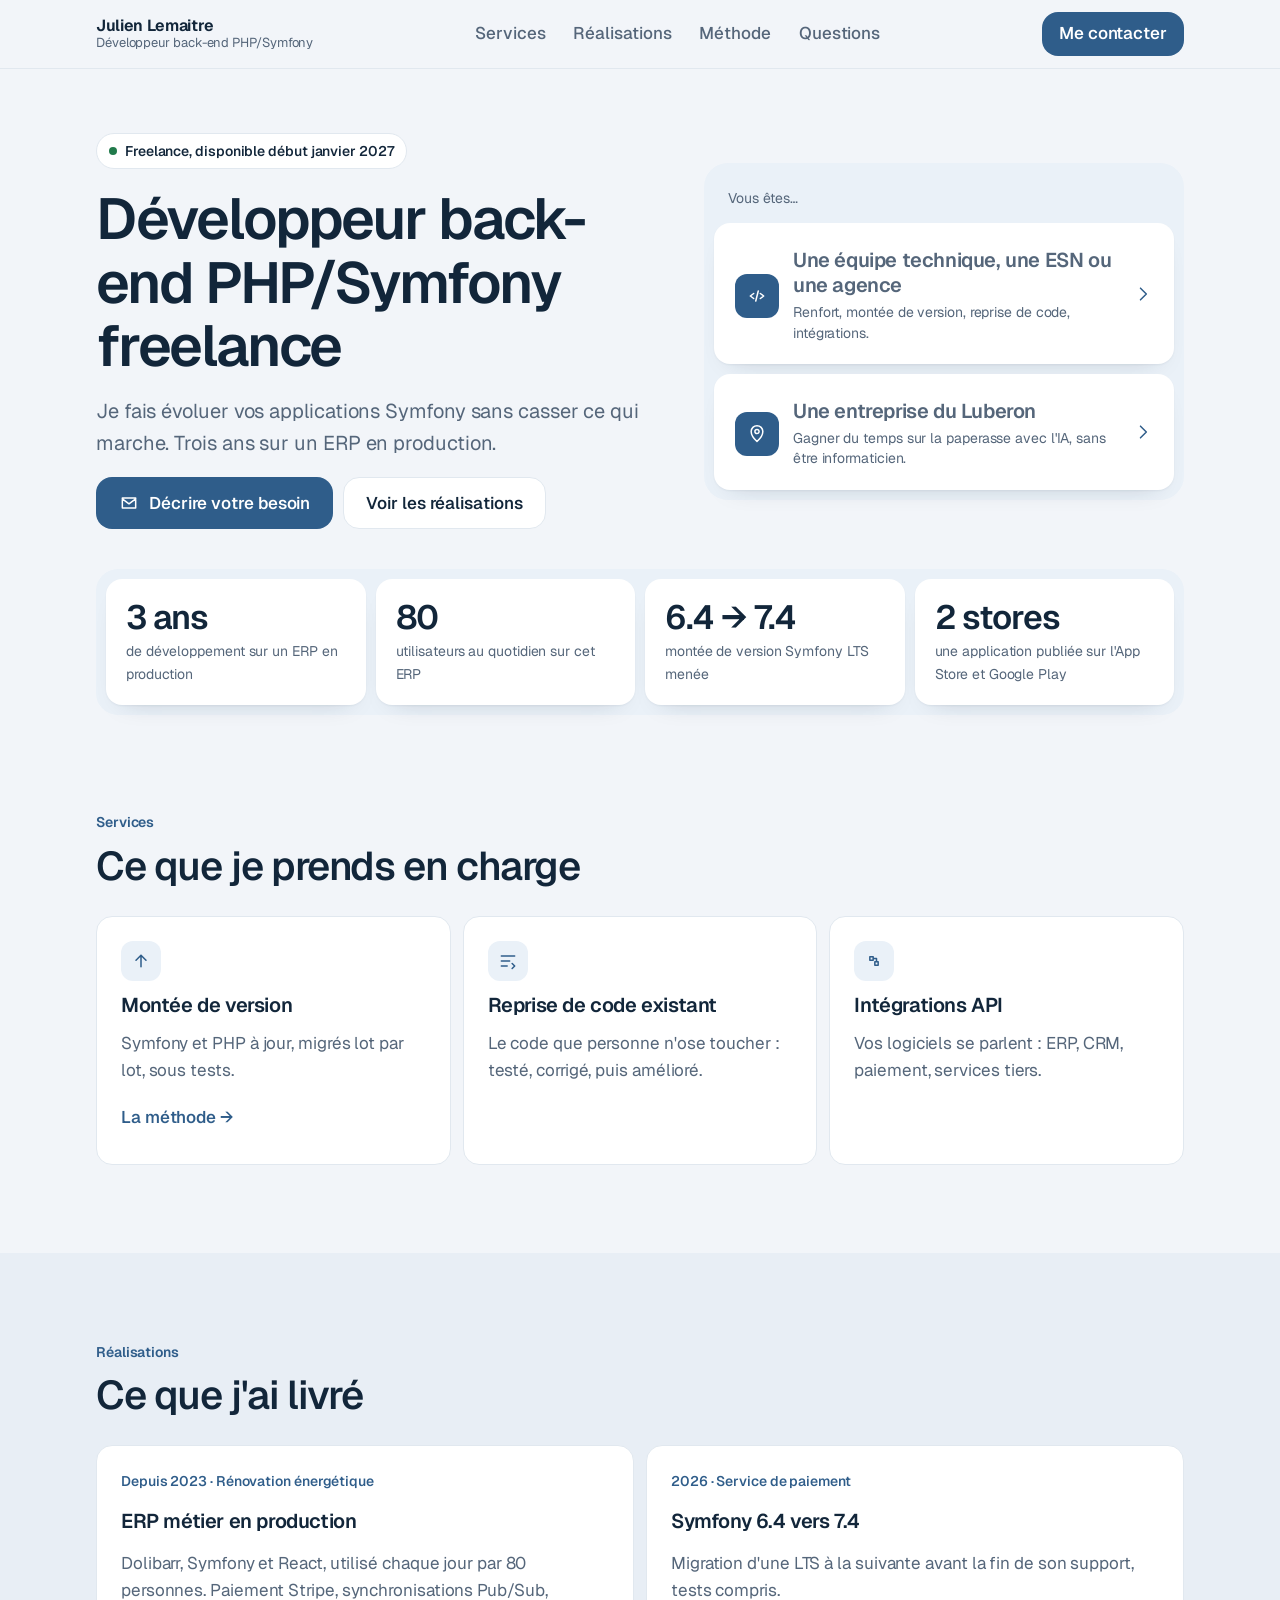
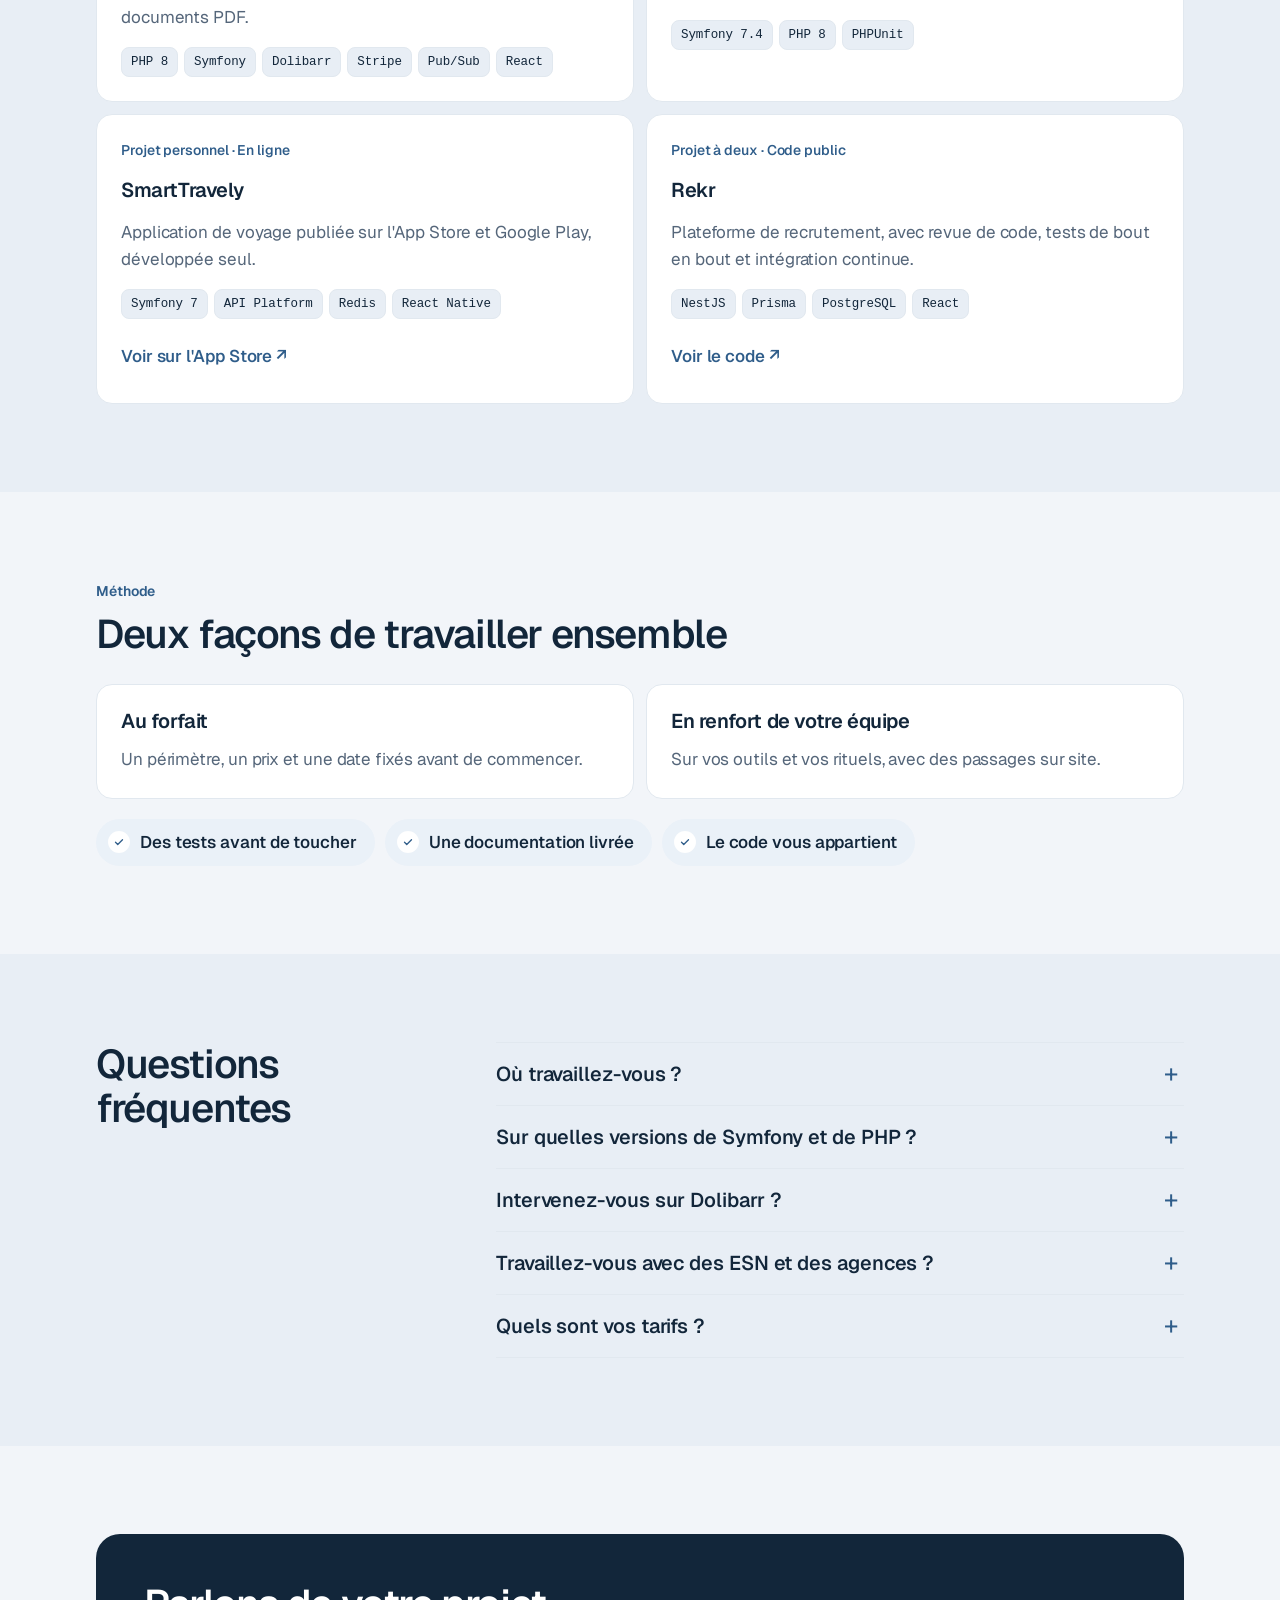
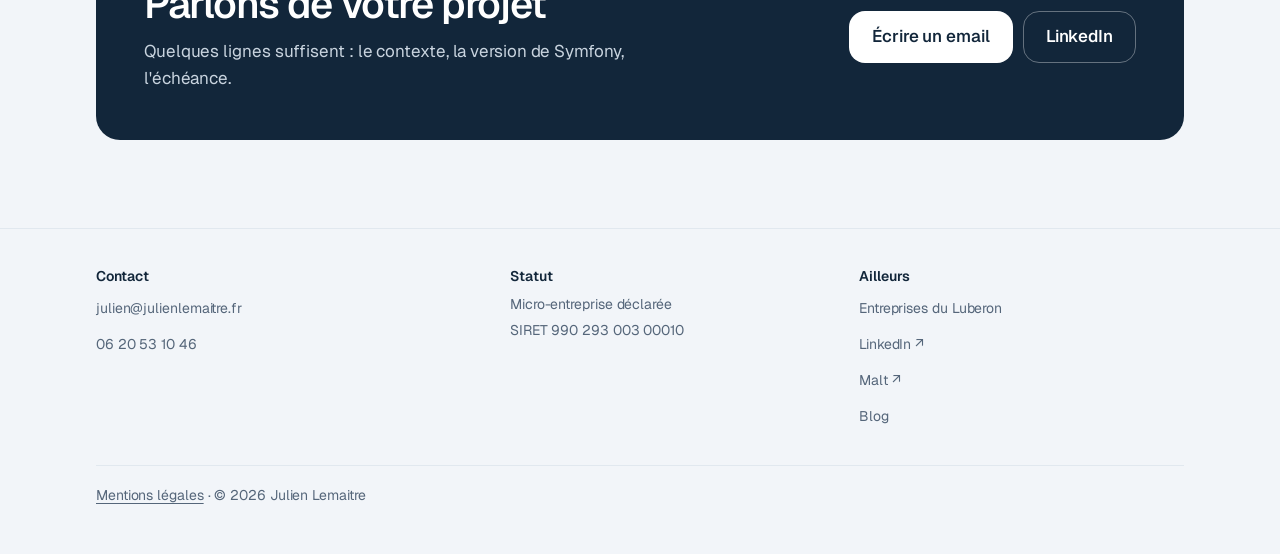
==== commit 294ea84c: "Raccourcit les textes de l'accueil et teinte le fond des deux pages" ====
--- a/index.html
+++ b/index.html
@@ -8,7 +8,7 @@
 <meta name="description" content="Développeur back-end PHP/Symfony freelance : montée de version Symfony 6.4 vers 7.4, reprise de code existant, intégrations API. 3 ans sur un ERP en production." />
 <meta name="author" content="Julien Lemaitre" />
 <meta name="robots" content="index, follow, max-image-preview:large, max-snippet:-1" />
-<meta name="theme-color" content="#ffffff" />
+<meta name="theme-color" content="#f2f5f9" />
 
 <link rel="canonical" href="https://julienlemaitre.fr/" />
 <link rel="alternate" hreflang="fr" href="https://julienlemaitre.fr/" />
@@ -51,7 +51,10 @@
       "familyName": "Lemaitre",
       "jobTitle": "Développeur back-end PHP/Symfony",
       "description": "Développeur back-end PHP/Symfony freelance. Trois ans de développement sur un ERP métier en production : intégrations API, messagerie asynchrone, paiement en ligne, montée de version Symfony 6.4 vers 7.4.",
-      "alumniOf": {"@type": "EducationalOrganization", "name": "M2i Formation"},
+      "alumniOf": {
+        "@type": "EducationalOrganization",
+        "name": "M2i Formation"
+      },
       "url": "https://julienlemaitre.fr/",
       "telephone": "+33620531046",
       "email": "julien@julienlemaitre.fr",
@@ -99,7 +102,9 @@
       "url": "https://julienlemaitre.fr/",
       "telephone": "+33620531046",
       "email": "julien@julienlemaitre.fr",
-      "founder": {"@id": "https://julienlemaitre.fr/#person"},
+      "founder": {
+        "@id": "https://julienlemaitre.fr/#person"
+      },
       "address": {
         "@type": "PostalAddress",
         "addressLocality": "Lyon",
@@ -107,7 +112,10 @@
         "postalCode": "69000",
         "addressCountry": "FR"
       },
-      "areaServed": {"@type": "Country", "name": "France"},
+      "areaServed": {
+        "@type": "Country",
+        "name": "France"
+      },
       "serviceType": "Développement back-end PHP/Symfony",
       "hasOfferCatalog": {
         "@type": "OfferCatalog",
@@ -154,7 +162,9 @@
       "url": "https://julienlemaitre.fr/",
       "name": "Julien Lemaitre, développeur PHP/Symfony",
       "inLanguage": "fr-FR",
-      "publisher": {"@id": "https://julienlemaitre.fr/#person"}
+      "publisher": {
+        "@id": "https://julienlemaitre.fr/#person"
+      }
     },
     {
       "@type": "FAQPage",
@@ -163,32 +173,42 @@
         {
           "@type": "Question",
           "name": "Où travaillez-vous ?",
-          "acceptedAnswer": {"@type": "Answer", "text": "Partout en France. Je travaille à distance et je viens sur site au démarrage, puis régulièrement selon vos besoins, en voiture ou en train. Je suis basé dans le Vaucluse."}
+          "acceptedAnswer": {
+            "@type": "Answer",
+            "text": "Partout en France. Je travaille à distance et je viens sur site au démarrage, puis régulièrement selon vos besoins, en voiture ou en train. Je suis basé dans le Vaucluse."
+          }
         },
         {
           "@type": "Question",
-          "name": "Sur quelles versions de Symfony et de PHP intervenez-vous ?",
-          "acceptedAnswer": {"@type": "Answer", "text": "Symfony 6 et 7, PHP 8. Pour une application plus ancienne, je commence par une lecture du code pour estimer le chemin de migration."}
-        },
-        {
-          "@type": "Question",
-          "name": "Pourquoi migrer depuis Symfony 6.4 ?",
-          "acceptedAnswer": {"@type": "Answer", "text": "Symfony 6.4 est une version LTS dont les correctifs de sécurité s'arrêtent en novembre 2027. La LTS suivante, Symfony 7.4, est maintenue jusqu'en novembre 2029."}
+          "name": "Sur quelles versions de Symfony et de PHP ?",
+          "acceptedAnswer": {
+            "@type": "Answer",
+            "text": "Symfony 6 et 7, PHP 8. Pour une application plus ancienne, je commence par une lecture du code pour estimer le chemin de migration."
+          }
         },
         {
           "@type": "Question",
           "name": "Intervenez-vous sur Dolibarr ?",
-          "acceptedAnswer": {"@type": "Answer", "text": "Oui. J'ai passé trois ans à développer un Dolibarr fortement personnalisé : modules, intégrations, génération de documents, migrations de données."}
+          "acceptedAnswer": {
+            "@type": "Answer",
+            "text": "Oui. J'ai passé trois ans à développer un Dolibarr fortement personnalisé : modules, intégrations, génération de documents, migrations de données."
+          }
         },
         {
           "@type": "Question",
           "name": "Travaillez-vous avec des ESN et des agences ?",
-          "acceptedAnswer": {"@type": "Answer", "text": "Oui, en sous-traitance au forfait sur un périmètre fermé, ou en renfort d'équipe."}
+          "acceptedAnswer": {
+            "@type": "Answer",
+            "text": "Oui, en sous-traitance au forfait sur un périmètre fermé, ou en renfort d'équipe."
+          }
         },
         {
           "@type": "Question",
           "name": "Quels sont vos tarifs ?",
-          "acceptedAnswer": {"@type": "Answer", "text": "Au forfait, je vous envoie un prix ferme sous 48 heures après un échange sur le périmètre. En renfort d'équipe, le tarif journalier est communiqué sur demande."}
+          "acceptedAnswer": {
+            "@type": "Answer",
+            "text": "Au forfait, je vous envoie un prix ferme sous 48 heures après un échange sur le périmètre. En renfort d'équipe, le tarif journalier est communiqué sur demande."
+          }
         }
       ]
     }
@@ -199,8 +219,9 @@
 
 <style>
   :root {
-    --bg: #ffffff;
-    --bg-alt: #f4f7fa;
+    --bg: #f2f5f9;
+    --surface: #ffffff;
+    --bg-alt: #e8eef5;
     --ink: #12263a;
     --muted: #55667a;
     --line: #e1e8ef;
@@ -264,7 +285,7 @@
   .btn:active { transform: scale(.98); }
   .btn--primary { background: var(--brand); color: var(--on-brand); }
   .btn--primary:hover { background: var(--brand-strong); color: var(--on-brand); }
-  .btn--ghost { background: var(--bg); color: var(--ink); border-color: var(--line); }
+  .btn--ghost { background: var(--surface); color: var(--ink); border-color: var(--line); }
   .btn--ghost:hover { border-color: var(--brand); color: var(--ink); }
   .btn-row { display: flex; flex-wrap: wrap; gap: 10px; }
 
@@ -291,7 +312,7 @@
   .hero { padding-block: 32px 8px; }
   .hero-grid { display: grid; gap: 28px; align-items: center; }
   .hero-text { display: grid; gap: 18px; justify-items: start; }
-  .pill { display: inline-flex; align-items: center; gap: 8px; padding: 6px 12px; border: 1px solid var(--line); border-radius: 999px; font-size: var(--step--1); font-weight: 550; background: var(--bg); }
+  .pill { display: inline-flex; align-items: center; gap: 8px; padding: 6px 12px; border: 1px solid var(--line); border-radius: 999px; font-size: var(--step--1); font-weight: 550; background: var(--surface); }
   .pill .dot { width: 8px; height: 8px; border-radius: 50%; background: #217a4b; }
   .lead { font-size: var(--step-1); color: var(--muted); max-width: 48ch; }
   .lead strong { color: var(--ink); font-weight: 550; }
@@ -300,7 +321,7 @@
   .aiguillage > p { padding: 14px 14px 4px; font-size: var(--step--1); color: var(--muted); }
   .porte {
     display: grid; grid-template-columns: 44px 1fr 20px; gap: 14px; align-items: center;
-    padding: 20px; border-radius: 16px; background: var(--bg); color: var(--ink); text-decoration: none;
+    padding: 20px; border-radius: 16px; background: var(--surface); color: var(--ink); text-decoration: none;
     box-shadow: 0 1px 2px rgba(18,38,58,.05), 0 12px 24px -18px rgba(18,38,58,.25);
     border: 1.5px solid transparent; transition: border-color .18s ease;
   }
@@ -311,7 +332,7 @@
   .porte .chev { color: var(--brand); }
 
   .facts { margin: 40px 0 0; display: grid; grid-template-columns: repeat(2, minmax(0, 1fr)); gap: 10px; padding: 10px; border-radius: 22px; background: var(--brand-soft); }
-  .facts div { display: grid; gap: 4px; align-content: start; padding: 20px; border-radius: 16px; background: var(--bg); box-shadow: 0 1px 2px rgba(18,38,58,.05), 0 12px 24px -18px rgba(18,38,58,.25); }
+  .facts div { display: grid; gap: 4px; align-content: start; padding: 20px; border-radius: 16px; background: var(--surface); box-shadow: 0 1px 2px rgba(18,38,58,.05), 0 12px 24px -18px rgba(18,38,58,.25); }
   .facts dt { margin: 0; font-weight: 600; font-size: clamp(1.5rem, 1.2rem + 1.2vw, 2.1rem); letter-spacing: -0.03em; line-height: 1.1; }
   .facts dd { margin: 0; font-size: var(--step--1); color: var(--muted); }
 
@@ -324,7 +345,7 @@
   /* Cartes génériques */
   .cards { display: grid; gap: 12px; }
   @media (min-width: 760px) { .cards--3 { grid-template-columns: repeat(3, 1fr); } .cards--2 { grid-template-columns: repeat(2, 1fr); } }
-  .card { display: grid; gap: 12px; align-content: start; padding: 24px; border-radius: var(--radius); background: var(--bg); border: 1px solid var(--line); }
+  .card { display: grid; gap: 12px; align-content: start; padding: 24px; border-radius: var(--radius); background: var(--surface); border: 1px solid var(--line); }
   .card p { color: var(--muted); }
   .c-icon { width: 40px; height: 40px; border-radius: 12px; display: grid; place-items: center; background: var(--brand-soft); color: var(--brand); }
   .checks { list-style: none; padding: 0; margin: 0; display: grid; gap: 8px; }
@@ -342,7 +363,7 @@
   .projet ul.checks li { color: var(--muted); }
   .tags { list-style: none; padding: 0; margin: 0; display: flex; flex-wrap: wrap; gap: 6px; }
   .tags li { font-family: var(--mono); font-size: 12.5px; padding: 4px 9px; border-radius: 8px; background: var(--bg-alt); color: var(--ink); border: 1px solid var(--line); }
-  .projet--main { background: var(--bg); }
+  .projet--main { background: var(--surface); }
   @media (min-width: 900px) { .projet--main { grid-column: 1 / -1; grid-template-columns: 1fr 1fr; column-gap: 48px; } .projet--main .full { grid-column: 1 / -1; } }
 
   /* Méthode */
@@ -352,6 +373,9 @@
   .principe h3 { font-size: var(--step-0); margin-bottom: 6px; }
   .principe p { color: var(--muted); font-size: var(--step--1); }
   .note { margin-top: 20px; color: var(--muted); max-width: 70ch; }
+  .engagements { list-style: none; padding: 0; margin: 20px 0 0; display: flex; flex-wrap: wrap; gap: 10px; }
+  .engagements li { display: inline-flex; align-items: center; gap: 10px; padding: 10px 18px 10px 12px; border-radius: 999px; background: var(--brand-soft); font-weight: 550; }
+  .engagements li::before { content: ""; width: 22px; height: 22px; border-radius: 50%; background: var(--surface) url("data:image/svg+xml,%3Csvg xmlns='http://www.w3.org/2000/svg' viewBox='0 0 24 24' fill='none' stroke='%232f5d8a' stroke-width='2.6' stroke-linecap='round' stroke-linejoin='round'%3E%3Cpath d='M5 12.5l4.5 4.5L19 7.5'/%3E%3C/svg%3E") center / 12px no-repeat; }
 
   /* Questions */
   .faq { display: grid; gap: 24px; }
@@ -388,7 +412,7 @@
   .sticky-call {
     position: fixed; left: 0; right: 0; bottom: 0; z-index: 40; display: flex; gap: 8px;
     padding: 10px var(--gutter-r) calc(10px + env(safe-area-inset-bottom, 0px)) var(--gutter);
-    background: var(--bg); border-top: 1px solid var(--line); box-shadow: 0 -10px 30px -18px rgba(0,0,0,.3);
+    background: var(--surface); border-top: 1px solid var(--line); box-shadow: 0 -10px 30px -18px rgba(0,0,0,.3);
   }
   .sticky-call .btn { flex: 1; min-height: 50px; padding-inline: 12px; }
   .sticky-call .btn--ghost { flex: 0 0 auto; }
@@ -424,7 +448,7 @@
       <div class="hero-text">
         <p class="pill"><span class="dot" aria-hidden="true"></span>Freelance, disponible début janvier 2027</p>
         <h1>Développeur back-end PHP/Symfony freelance</h1>
-        <p class="lead">Je fais évoluer des applications Symfony en production sans casser ce qui marche : <strong>montées de version, reprise de code existant, intégrations API</strong>. Depuis trois ans, je développe un ERP métier utilisé chaque jour par 80 personnes.</p>
+        <p class="lead">Je fais évoluer vos applications Symfony sans casser ce qui marche. Trois ans sur un ERP en production.</p>
         <div class="btn-row">
           <a class="btn btn--primary" href="mailto:julien@julienlemaitre.fr?subject=Projet%20PHP%2FSymfony" data-umami-event="cta-hero">
             <svg class="icon" viewBox="0 0 24 24" aria-hidden="true"><path d="M4 6h16v12H4zM4 7l8 6 8-6" /></svg>
@@ -464,39 +488,23 @@
       <div class="section-head">
         <p class="eyebrow">Services</p>
         <h2 id="services-title">Ce que je prends en charge</h2>
-        <p class="muted">Trois types de chantiers, sur des applications PHP/Symfony qui tournent déjà.</p>
       </div>
       <div class="cards cards--3">
         <article class="card">
           <span class="c-icon"><svg class="icon" viewBox="0 0 24 24" aria-hidden="true"><path d="M12 19V5M6 11l6-6 6 6" /></svg></span>
-          <h3>Montée de version Symfony et PHP</h3>
-          <p>Votre application tourne sur une version qui n'est plus maintenue, ou qui ne le sera bientôt plus. Symfony 6.4, par exemple, ne reçoit plus de correctifs de sécurité après novembre 2027. Je fais l'état des lieux, je chiffre la migration lot par lot, puis je la mène.</p>
-          <ul class="checks">
-            <li>Audit des dépendances et du code déprécié</li>
-            <li>Plan de migration chiffré et priorisé</li>
-            <li>Tests pour sécuriser chaque étape</li>
-          </ul>
-          <a class="more" href="/montee-de-version-symfony">Méthode et calendrier de migration →</a>
+          <h3>Montée de version</h3>
+          <p>Symfony et PHP à jour, migrés lot par lot, sous tests.</p>
+          <a class="more" href="/montee-de-version-symfony">La méthode →</a>
         </article>
         <article class="card">
           <span class="c-icon"><svg class="icon" viewBox="0 0 24 24" aria-hidden="true"><path d="M4 6h16M4 12h10M4 18h7M17 15l3 3-3 3" /></svg></span>
           <h3>Reprise de code existant</h3>
-          <p>Un module que personne n'ose toucher, un backlog de bugs, une application dont l'auteur est parti. Je lis le code, je le couvre de tests, puis je le corrige et je le fais évoluer.</p>
-          <ul class="checks">
-            <li>Cartographie du code et des risques</li>
-            <li>Tests avant toute modification</li>
-            <li>Corrections et nouvelles fonctionnalités</li>
-          </ul>
+          <p>Le code que personne n'ose toucher : testé, corrigé, puis amélioré.</p>
         </article>
         <article class="card">
           <span class="c-icon"><svg class="icon" viewBox="0 0 24 24" aria-hidden="true"><path d="M7 7h4v4H7zM13 13h4v4h-4zM11 9h4v4" /></svg></span>
-          <h3>Intégrations API et automatisation</h3>
-          <p>Faire dialoguer votre application avec un ERP, un CRM, un outil de paiement ou un service tiers, et supprimer les ressaisies entre logiciels.</p>
-          <ul class="checks">
-            <li>API REST, webhooks, files de messages</li>
-            <li>Imports et synchronisations avec reprise sur erreur</li>
-            <li>Un outil d'automatisation quand c'est plus simple qu'un développement</li>
-          </ul>
+          <h3>Intégrations API</h3>
+          <p>Vos logiciels se parlent : ERP, CRM, paiement, services tiers.</p>
         </article>
       </div>
     </div>
@@ -507,65 +515,33 @@
       <div class="section-head">
         <p class="eyebrow">Réalisations</p>
         <h2 id="realisations-title">Ce que j'ai livré</h2>
-        <p class="muted">Du code en production, et deux projets publics que vous pouvez vérifier vous-même.</p>
       </div>
       <div class="cards cards--2">
-        <article class="card projet projet--main">
-          <div>
-            <p class="meta">Depuis 2023 · Entreprise de rénovation énergétique</p>
-            <h3>ERP métier en production</h3>
-          </div>
-          <p>Un ERP Dolibarr fortement personnalisé, utilisé chaque jour par les équipes commerciales, administratives et terrain. Il est relié à un BFF Symfony, à un front React et à plusieurs services externes.</p>
-          <ul class="checks">
-            <li>Synchronisation avec l'outil de planification des techniciens par messagerie Pub/Sub : interventions, SAV, documents de chantier.</li>
-            <li>Parcours d'acompte complet : facture d'acompte, paiement Stripe, relances automatiques, facture finale.</li>
-            <li>Fonctionnalité sur trois couches (Dolibarr, Symfony, React) avec migration des données existantes.</li>
-            <li>Workers d'automatisation et génération de documents PDF.</li>
-          </ul>
-          <ul class="tags full" aria-label="Technologies">
-            <li>PHP 8</li><li>Symfony</li><li>Dolibarr</li><li>MySQL</li><li>GCP Pub/Sub</li><li>BigQuery</li><li>Stripe</li><li>React</li><li>TypeScript</li>
-          </ul>
-        </article>
         <article class="card projet">
-          <div>
-            <p class="meta">2026 · Service de paiement</p>
-            <h3>Montée de version Symfony 6.4 LTS vers 7.4 LTS</h3>
-          </div>
-          <p>Un service Symfony de paiement en ligne, sur la LTS 6.4, à faire passer sur la LTS suivante avant la fin de son support.</p>
-          <ul class="checks">
-            <li>Mise à jour des dépendances et de la configuration.</li>
-            <li>Remplacement du code déprécié.</li>
-            <li>Réécriture du mock HTTP des tests fonctionnels pour qu'il résiste aux prochaines montées de version.</li>
-          </ul>
-          <ul class="tags" aria-label="Technologies"><li>Symfony 7.4</li><li>PHP 8</li><li>PHPUnit</li><li>Composer</li></ul>
+          <p class="meta">Depuis 2023 · Rénovation énergétique</p>
+          <h3>ERP métier en production</h3>
+          <p>Dolibarr, Symfony et React, utilisé chaque jour par 80 personnes. Paiement Stripe, synchronisations Pub/Sub, documents PDF.</p>
+          <ul class="tags" aria-label="Technologies"><li>PHP 8</li><li>Symfony</li><li>Dolibarr</li><li>Stripe</li><li>Pub/Sub</li><li>React</li></ul>
         </article>
         <article class="card projet">
-          <div>
-            <p class="meta">Projet personnel · En ligne</p>
-            <h3>SmartTravely, application mobile de planification de voyage</h3>
-          </div>
-          <p>Un moteur de génération d'itinéraires personnalisés (étapes par demi-journée, temps de trajet, budget) que l'utilisateur ajuste puis conserve. Conçue et développée seul, du back-end à la publication.</p>
-          <ul class="checks">
-            <li>API REST avec Symfony 7 et API Platform.</li>
-            <li>Authentification et SSO, mise en cache Redis, conteneurisation Docker.</li>
-            <li>Publication et maintenance sur deux stores.</li>
-          </ul>
-          <ul class="tags" aria-label="Technologies"><li>Symfony 7</li><li>API Platform</li><li>PostgreSQL</li><li>Redis</li><li>Docker</li><li>React Native</li></ul>
-          <a class="more" href="https://apps.apple.com/fr/app/smart-travely-voyage-ia/id6758266749" target="_blank" rel="noopener" data-umami-event="smarttravely-appstore">Voir l'application sur l'App Store ↗</a>
-        </article>
-        <article class="card projet projet--main">
-          <div>
-            <p class="meta">Projet à deux · Code public</p>
-            <h3>Rekr, plateforme de recrutement</h3>
-          </div>
-          <p>Une plateforme de mise en relation entre candidats et recruteurs, développée à deux depuis la conception.</p>
-          <ul class="checks">
-            <li>Back-end NestJS, Prisma et PostgreSQL, front React.</li>
-            <li>Gestion des rôles candidat et recruteur.</li>
-            <li>Revue de code par pull request, tests end-to-end, intégration continue.</li>
-          </ul>
-          <ul class="tags full" aria-label="Technologies"><li>NestJS</li><li>Prisma</li><li>PostgreSQL</li><li>React</li><li>TypeScript</li></ul>
-          <a class="more full" href="https://github.com/2iAcademy/rekr-app" target="_blank" rel="noopener" data-umami-event="rekr-github">Voir le code sur GitHub ↗</a>
+          <p class="meta">2026 · Service de paiement</p>
+          <h3>Symfony 6.4 vers 7.4</h3>
+          <p>Migration d'une LTS à la suivante avant la fin de son support, tests compris.</p>
+          <ul class="tags" aria-label="Technologies"><li>Symfony 7.4</li><li>PHP 8</li><li>PHPUnit</li></ul>
+        </article>
+        <article class="card projet">
+          <p class="meta">Projet personnel · En ligne</p>
+          <h3>SmartTravely</h3>
+          <p>Application de voyage publiée sur l'App Store et Google Play, développée seul.</p>
+          <ul class="tags" aria-label="Technologies"><li>Symfony 7</li><li>API Platform</li><li>Redis</li><li>React Native</li></ul>
+          <a class="more" href="https://apps.apple.com/fr/app/smart-travely-voyage-ia/id6758266749" target="_blank" rel="noopener" data-umami-event="smarttravely-appstore">Voir sur l'App Store ↗</a>
+        </article>
+        <article class="card projet">
+          <p class="meta">Projet à deux · Code public</p>
+          <h3>Rekr</h3>
+          <p>Plateforme de recrutement, avec revue de code, tests de bout en bout et intégration continue.</p>
+          <ul class="tags" aria-label="Technologies"><li>NestJS</li><li>Prisma</li><li>PostgreSQL</li><li>React</li></ul>
+          <a class="more" href="https://github.com/2iAcademy/rekr-app" target="_blank" rel="noopener" data-umami-event="rekr-github">Voir le code ↗</a>
         </article>
       </div>
     </div>
@@ -575,37 +551,32 @@
     <div class="container">
       <div class="section-head">
         <p class="eyebrow">Méthode</p>
-        <h2 id="methode-title">Comment on travaille ensemble</h2>
-        <p class="muted">Deux formats, selon que vous avez un périmètre précis ou un besoin de bras.</p>
+        <h2 id="methode-title">Deux façons de travailler ensemble</h2>
       </div>
       <div class="cards cards--2">
         <article class="card">
           <h3>Au forfait</h3>
-          <p>Un périmètre fermé, avec un prix et une date de livraison fixés par écrit avant de commencer. Pas de dépassement sans votre accord.</p>
-          <ul class="checks"><li>Adapté à une montée de version, un module, un lot de corrections, une intégration.</li></ul>
+          <p>Un périmètre, un prix et une date fixés avant de commencer.</p>
         </article>
         <article class="card">
           <h3>En renfort de votre équipe</h3>
-          <p>Je rejoins votre équipe sur vos outils et vos rituels : daily, revue de code, déploiements. Je viens sur site au démarrage, puis régulièrement selon vos besoins.</p>
-          <ul class="checks"><li>Adapté à un pic de charge, un recrutement qui tarde, un projet à accélérer.</li></ul>
-        </article>
-      </div>
-      <div class="principes">
-        <div class="principe"><h3>Des tests avant de toucher</h3><p>Sur un code existant, je pose d'abord des tests sur ce qui marche. Ils servent de filet pour la suite.</p></div>
-        <div class="principe"><h3>Une documentation livrée</h3><p>Chaque livraison s'accompagne de ce qu'il faut pour la maintenir : choix techniques, procédures, points d'attention.</p></div>
-        <div class="principe"><h3>Aucune dépendance à moi</h3><p>Le code vous appartient. Votre équipe doit pouvoir le reprendre sans moi, et je fais le transfert pour ça.</p></div>
-      </div>
-      <p class="note">Au forfait, je vous envoie un prix ferme sous 48 h après un échange sur le périmètre. En renfort, le tarif journalier est communiqué sur demande.</p>
+          <p>Sur vos outils et vos rituels, avec des passages sur site.</p>
+        </article>
+      </div>
+      <ul class="engagements" aria-label="Engagements">
+        <li>Des tests avant de toucher</li>
+        <li>Une documentation livrée</li>
+        <li>Le code vous appartient</li>
+      </ul>
     </div>
   </section>
 
   <section class="section section--alt" id="questions" aria-labelledby="questions-title">
     <div class="container faq">
-      <h2 id="questions-title">Avant de me contacter</h2>
+      <h2 id="questions-title">Questions fréquentes</h2>
       <div class="items">
         <details><summary>Où travaillez-vous ?</summary><p>Partout en France. Je travaille à distance et je viens sur site au démarrage, puis régulièrement selon vos besoins, en voiture ou en train. Je suis basé dans le Vaucluse.</p></details>
-        <details><summary>Sur quelles versions de Symfony et de PHP intervenez-vous ?</summary><p>Symfony 6 et 7, PHP 8. Pour une application plus ancienne, je commence par une lecture du code pour estimer le chemin de migration.</p></details>
-        <details><summary>Pourquoi migrer depuis Symfony 6.4 ?</summary><p>Symfony 6.4 est une version LTS dont les correctifs de sécurité s'arrêtent en novembre 2027. La LTS suivante, Symfony 7.4, est maintenue jusqu'en novembre 2029. Mieux vaut planifier la migration avant l'échéance que dans l'urgence. <a href="/montee-de-version-symfony">Voir la méthode de migration</a>.</p></details>
+        <details><summary>Sur quelles versions de Symfony et de PHP ?</summary><p>Symfony 6 et 7, PHP 8. Pour une application plus ancienne, je commence par une lecture du code pour estimer le chemin de migration.</p></details>
         <details><summary>Intervenez-vous sur Dolibarr ?</summary><p>Oui. J'ai passé trois ans à développer un Dolibarr fortement personnalisé : modules, intégrations, génération de documents, migrations de données.</p></details>
         <details><summary>Travaillez-vous avec des ESN et des agences ?</summary><p>Oui, en sous-traitance au forfait sur un périmètre fermé, ou en renfort d'équipe.</p></details>
         <details><summary>Quels sont vos tarifs ?</summary><p>Au forfait, je vous envoie un prix ferme sous 48 heures après un échange sur le périmètre. En renfort d'équipe, le tarif journalier est communiqué sur demande.</p></details>
@@ -618,16 +589,11 @@
       <div class="contact">
         <div>
           <h2 id="contact-title">Parlons de votre projet</h2>
-          <p style="margin-top:12px">Quelques lignes suffisent pour commencer :</p>
-          <ul>
-            <li>le contexte et ce qui doit changer ;</li>
-            <li>la version de Symfony et de PHP ;</li>
-            <li>l'échéance, s'il y en a une.</li>
-          </ul>
+          <p style="margin-top:12px">Quelques lignes suffisent : le contexte, la version de Symfony, l'échéance.</p>
         </div>
         <div class="btn-row">
           <a class="btn btn--primary" href="mailto:julien@julienlemaitre.fr?subject=Projet%20PHP%2FSymfony" data-umami-event="cta-contact-mail">Écrire un email</a>
-          <a class="btn btn--ghost" href="https://www.linkedin.com/in/julienltm" target="_blank" rel="noopener" data-umami-event="cta-contact-linkedin">Me contacter sur LinkedIn</a>
+          <a class="btn btn--ghost" href="https://www.linkedin.com/in/julienltm" target="_blank" rel="noopener" data-umami-event="cta-contact-linkedin">LinkedIn</a>
         </div>
       </div>
     </div>
